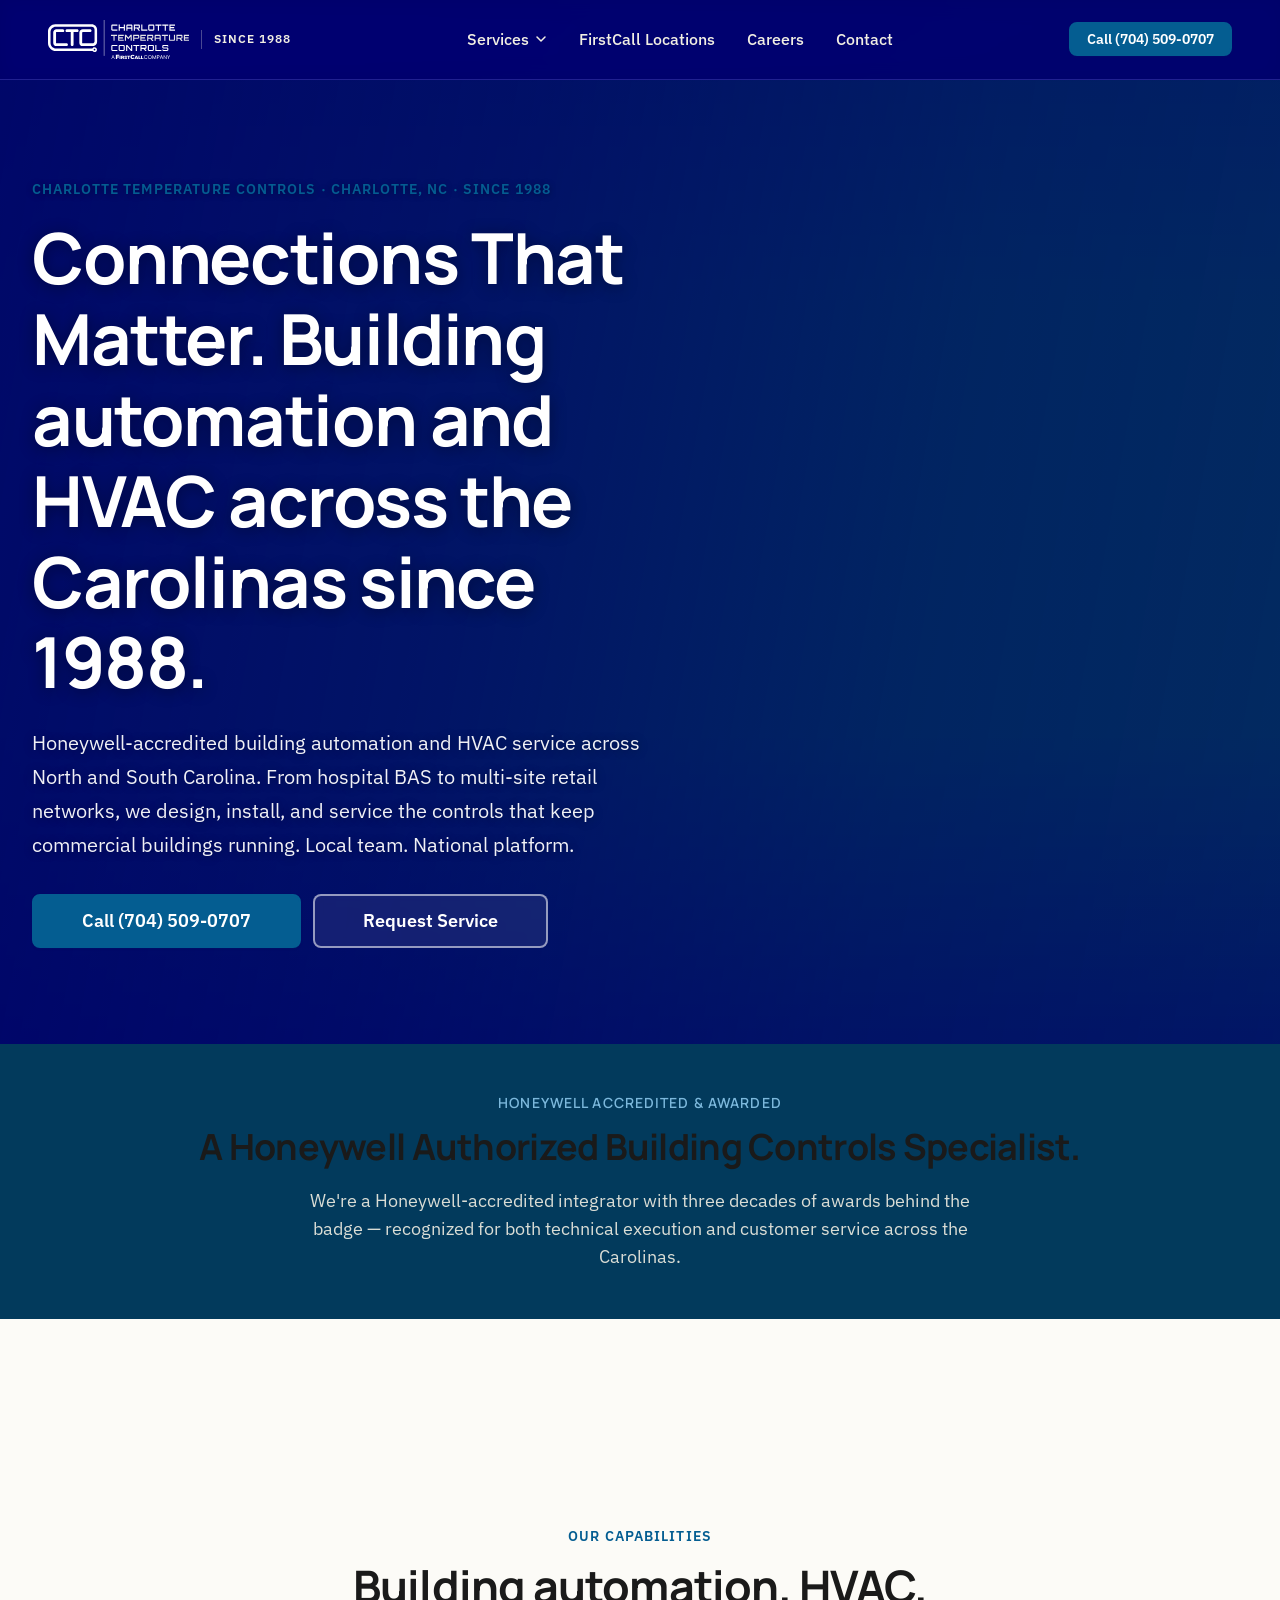
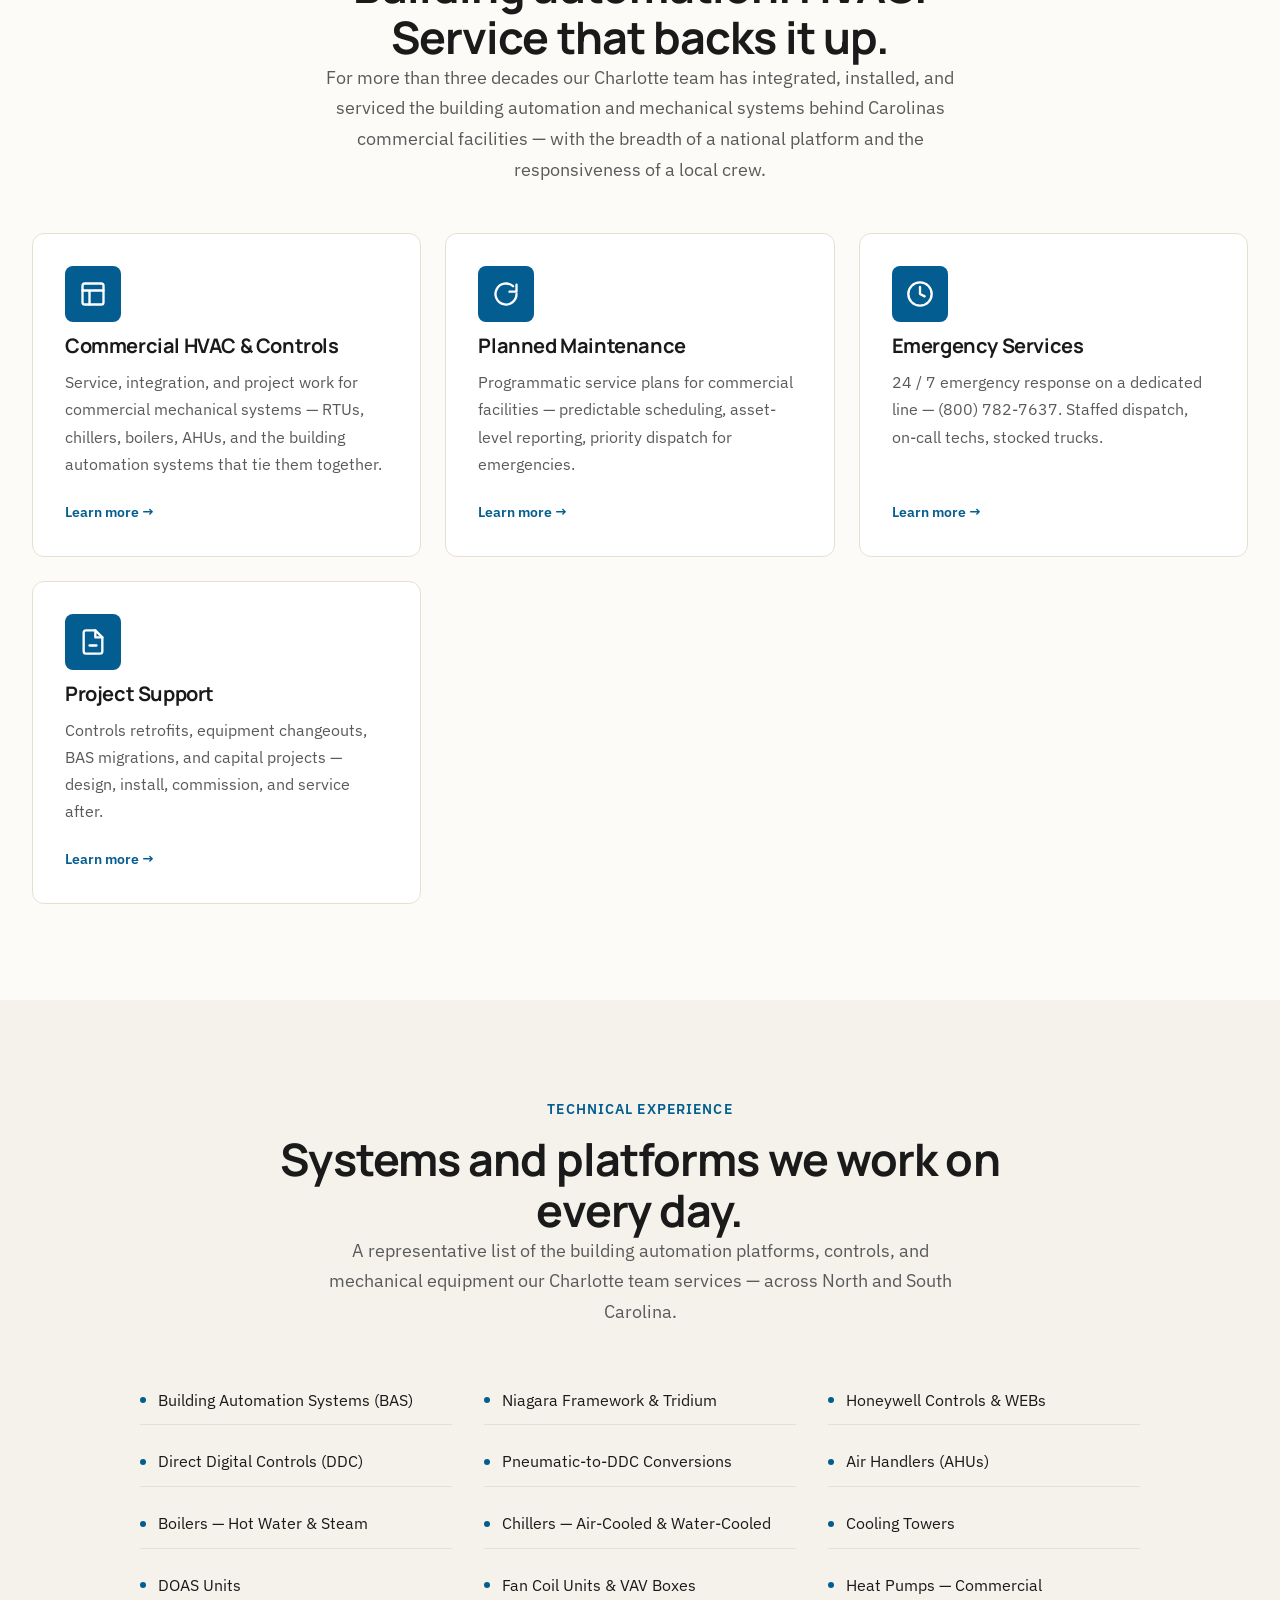
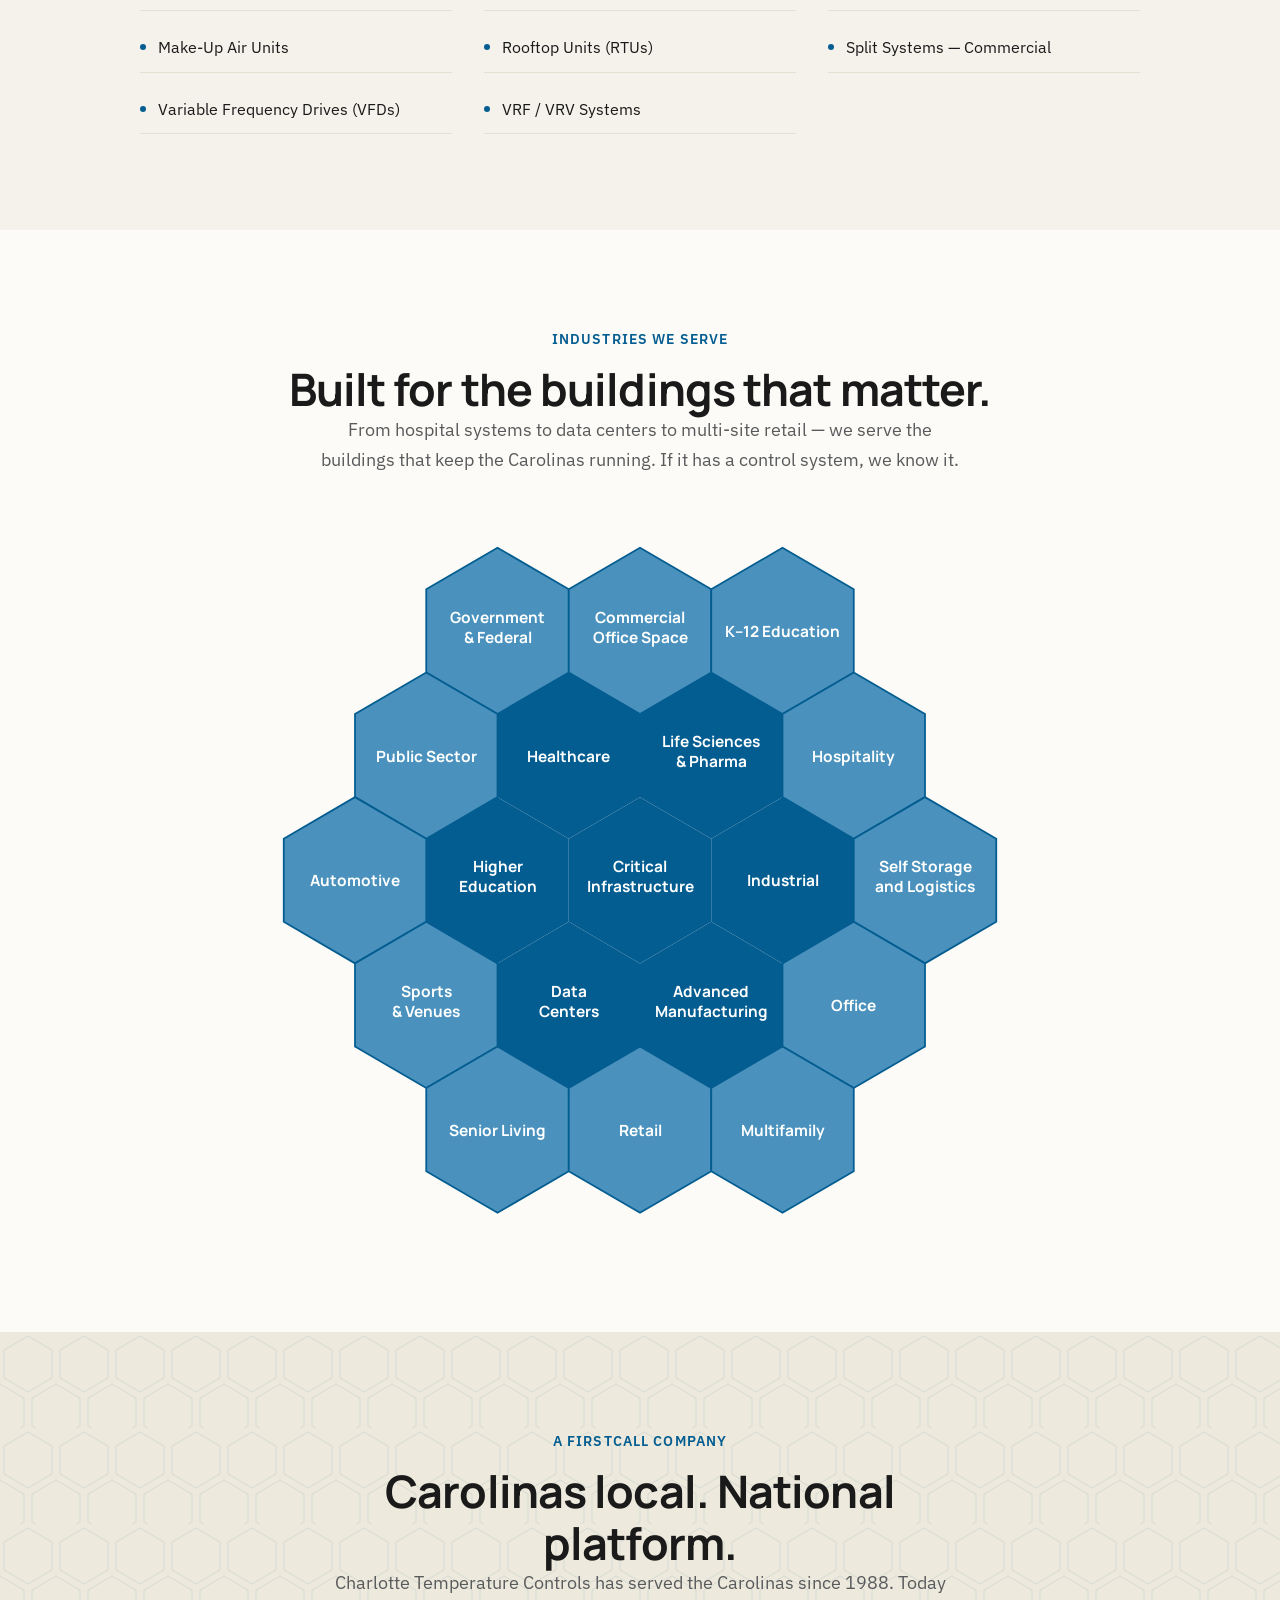
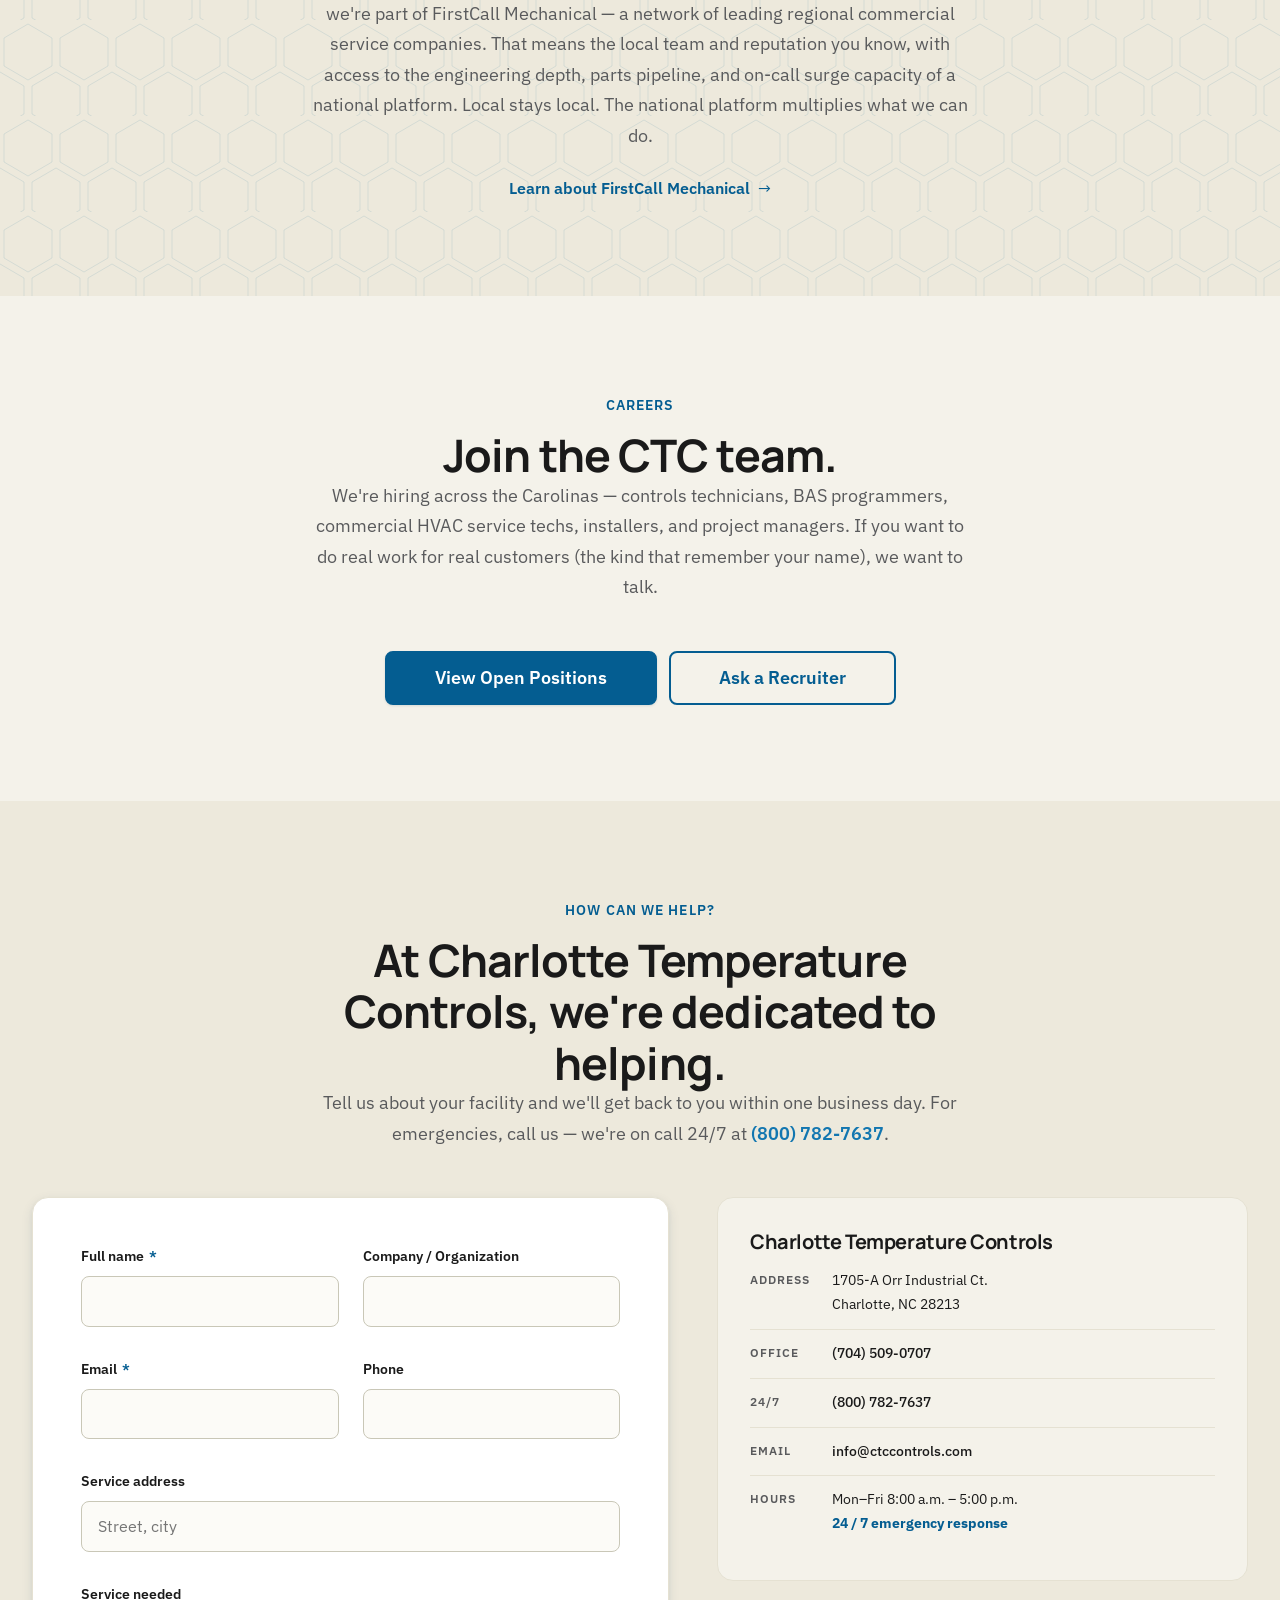
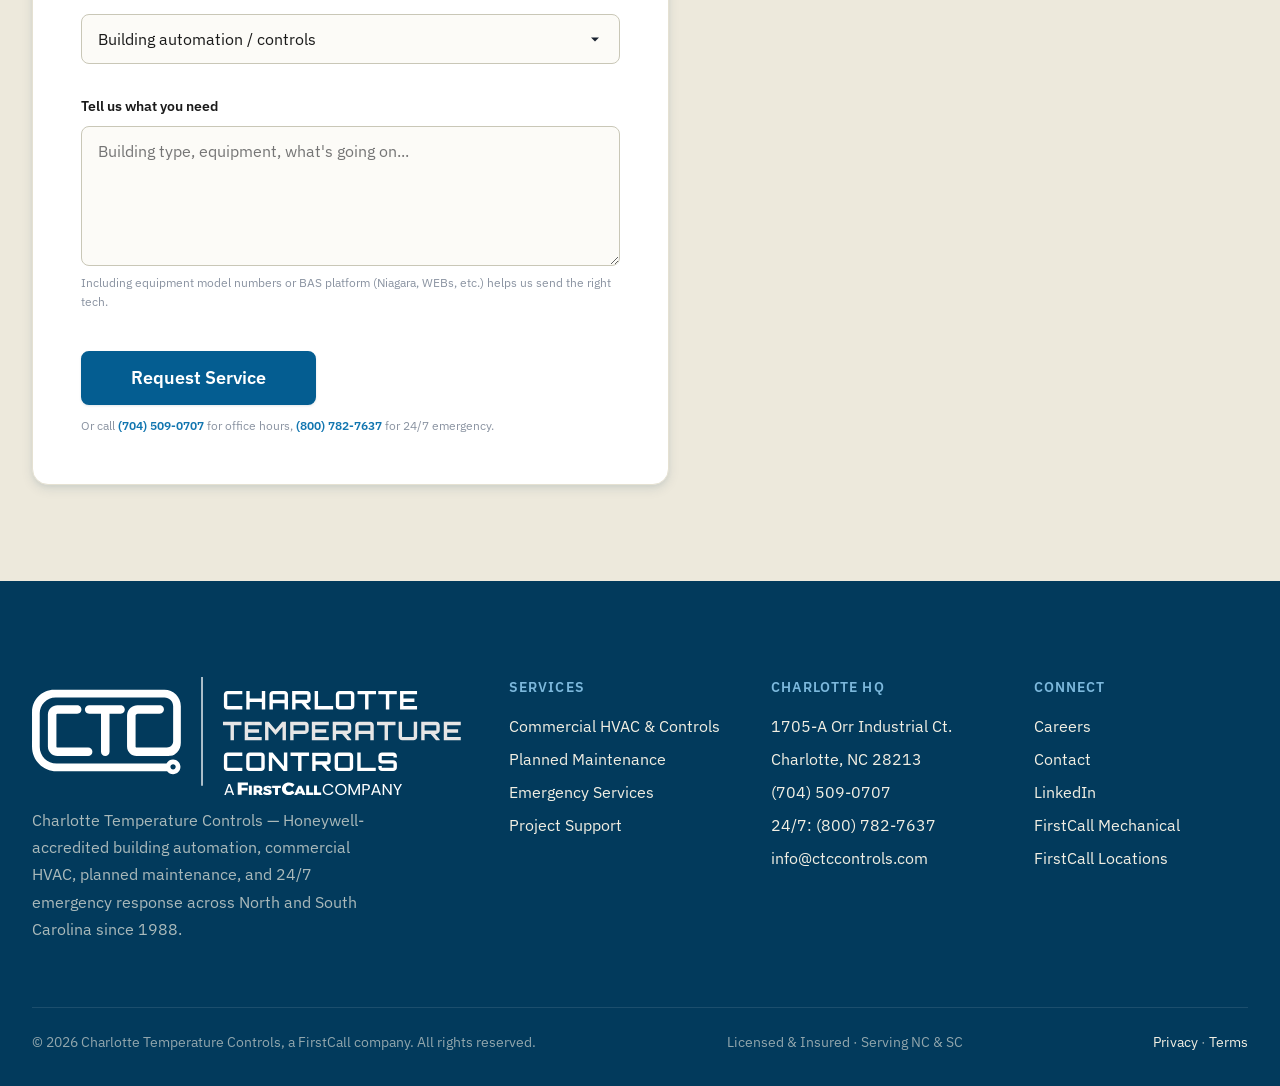
==== index.html @ 75f3b223 "Initial commit: Charlotte Temperature Controls site (1 location + 4 services)" ====
<!DOCTYPE html>
<!--
  ============================================================
  CTC Branch Template (single-location variant)
  ============================================================

  Hydrated from config.json at the repo root by
  scripts/build-branches.js. Mirrors the Starnes single-location
  pattern but with CTC's controls/BAS-leaning content, a partner-
  strip section for the Honeywell accreditation callout, and the
  residential service entry removed (CTC is commercial-only).

  Handlebars subset:
    , , [object Object], ,
    , 

  Build directives:
    INLINE_CSS         tokens + base + components + branch
    INLINE_LOGO_WHITE  shared/img/logos/ctc-hero-white.svg
    INLINE_BRANCH_JS   shared/js/site.js
  ============================================================
-->
<html lang="en">
<head>
  <meta charset="UTF-8" />
  <meta name="viewport" content="width=device-width, initial-scale=1.0" />
  <title>Charlotte Temperature Controls</title>
  <meta name="description" content="Charlotte Temperature Controls — Honeywell-accredited building automation, commercial HVAC, planned maintenance, 24/7 emergency service, and project support across North and South Carolina. Charlotte, NC. Since 1988." />

  <meta property="og:type" content="website" />
  <meta property="og:title" content="Charlotte Temperature Controls" />
  <meta property="og:description" content="Building automation and HVAC service across the Carolinas since 1988." />
  <meta property="og:url" content="https://ctccontrols.com" />

  <link rel="icon" type="image/svg+xml" href="shared/img/logos/ctc-favicon.svg" />

  <link rel="preconnect" href="https://fonts.googleapis.com" />
  <link rel="preconnect" href="https://fonts.gstatic.com" crossorigin />
  <link href="https://fonts.googleapis.com/css2?family=Manrope:wght@400;500;600;700;800&family=IBM+Plex+Sans:wght@300;400;500;600;700&display=swap" rel="stylesheet" />

  <!-- LocalBusiness JSON-LD for SEO -->
  <script type="application/ld+json">
  {
    "@context": "https://schema.org",
    "@type": "LocalBusiness",
    "name": "Charlotte Temperature Controls",
    "image": "",
    "telephone": "+17045090707",
    "email": "info@ctccontrols.com",
    "url": "https://ctccontrols.com",
    "foundingDate": "1988",
    "address": {
      "@type": "PostalAddress",
      "streetAddress": "1705-A Orr Industrial Ct.",
      "addressLocality": "Charlotte",
      "addressRegion": "NC",
      "postalCode": "28213",
      "addressCountry": "US"
    },
    "geo": {
      "@type": "GeoCoordinates",
      "latitude": 35.2929,
      "longitude": -80.7757
    },
    "openingHours": "Mo-Fr 08:00-17:00",
    "parentOrganization": {
      "@type": "Organization",
      "name": "FirstCall Mechanical",
      "url": "https://firstcallmechanical.com"
    }
  }
  </script>

  <style>
    /* ===== tokens.css ===== */
/* ============================================================
   CTC (Charlotte Temperature Controls) Design Tokens

   Brand palette is built around CTC's own logo colors — a single
   strong corporate blue plus mid-gray and near-black — rather than
   the FirstCall Mechanical green family used by STR / C2H or the
   royal-blue + red used by Starnes. CTC's identity is monochromatic
   (one blue, no contrasting accent), so the design leans into a
   confident single-color system rather than introducing a foreign
   accent hue.

   Logo source colors (CTC NEW LOGO.svg):
     #045D91  brand blue (CTC mark + "Charlotte" / "Controls" wordmark)
     #595A5C  mid gray ("Temperature" wordmark)
     #010101  near-black (descriptor line)

   Complementary choices:
     - A deeper navy (#023A5C) for dark surfaces (header / footer / CTA
       bands). Same hue family as the brand blue, just darker — keeps
       the monochromatic feel.
     - A pale sky tint (#7CB8DC) for eyebrow / soft hover on dark
       surfaces. Lighter sibling of the brand blue.
     - Because CTC has no contrasting accent in the logo, primary CTAs
       and "accent" features use the brand blue itself rather than a
       foreign hue. Focus rings + danger states use a soft amber to
       provide enough contrast against the all-blue UI.
     - Cream page bg (#FCFBF7) kept from the shared template — works
       with any brand palette and gives high contrast for dark text.
   ============================================================ */

:root {
  /* --------------------------------------------------------
     COLOR — Brand: CTC blue (single-color system)
     -------------------------------------------------------- */
  --color-primary:        #045D91;  /* CTC brand blue — logo primary */
  --color-primary-dark:   #023A5C;  /* Deep navy — header / footer */
  --color-primary-mid:    #1276B0;  /* Lifted blue — cards on dark */
  --color-primary-soft:   #7CB8DC;  /* Pale sky — borders, soft fills */

  /* Accent — CTC has no contrasting accent in the logo, so we lean
     into the brand blue itself. CTAs use --color-primary directly.
     --color-accent maps to the same blue so any template code that
     references the accent token keeps brand consistency. */
  --color-accent:         #045D91;  /* Brand blue — primary CTAs */
  --color-accent-dark:    #023A5C;  /* Hover state — navy */
  --color-accent-light:   #7CB8DC;  /* Sky blue — eyebrows + hover on dark
                                       (same hue family as primary — keeps
                                       the monochromatic identity intact) */

  /* --------------------------------------------------------
     COLOR — Surfaces (cream content, navy brackets)
     -------------------------------------------------------- */
  --color-bg:             #FCFBF7;  /* warm cream page bg */
  --color-bg-soft:        #F4F2EA;  /* alt section bands */
  --color-bg-section:     #EDE9DC;  /* tinted bands */
  --color-bg-dark:        #023A5C;  /* deepest — footer + CTA bands */
  --color-bg-card:        #FFFFFF;  /* lifted cards */

  --color-text:           #1A1A1A;  /* matches CTC logo near-black */
  --color-text-muted:     #595A5C;  /* secondary copy — matches logo gray */
  --color-text-light:     #8A93A1;  /* tertiary, meta */
  --color-text-on-dark:   #F2EFE3;  /* warm cream on dark surfaces */
  --color-text-on-primary:#FFFFFF;

  --color-border:         #E5E1D2;
  --color-border-strong:  #C9C7B7;
  --color-border-dark:    #023A5C;

  /* --------------------------------------------------------
     INDUSTRIES-GRID TIER TOKENS
     Recolored to the CTC blue family — single-hue gradient
     across the three tiers.
     -------------------------------------------------------- */
  --fc-tier-1:        #045D91;   /* Specialty Focus — CTC brand blue */
  --fc-tier-2:        #4A92BD;   /* Deep Expertise — mid blue */
  --fc-tier-3:        #BFD9EA;   /* Trusted Partner — pale blue */
  --fc-text-light:    #FFFFFF;
  --fc-text-dark:     #045D91;

  /* --------------------------------------------------------
     COLOR — Semantic
     -------------------------------------------------------- */
  --color-success:        #16A34A;
  --color-warning:        #B8861A;
  --color-danger:         #B45309;  /* amber — gives contrast against the
                                       all-blue UI; pure red would clash */
  --color-info:           #7CB8DC;

  /* --------------------------------------------------------
     TYPOGRAPHY — unchanged from STR/C2H/Starnes
     -------------------------------------------------------- */
  --font-display: "Manrope", system-ui, -apple-system, "Segoe UI", sans-serif;
  --font-body:    "IBM Plex Sans", system-ui, -apple-system, "Segoe UI", sans-serif;
  --font-mono:    "IBM Plex Mono", ui-monospace, "SF Mono", Menlo, monospace;

  --text-xs:    0.75rem;
  --text-sm:    0.875rem;
  --text-base:  1rem;
  --text-lg:    1.125rem;
  --text-xl:    1.25rem;
  --text-2xl:   1.5rem;
  --text-3xl:   1.875rem;
  --text-4xl:   2.25rem;
  --text-5xl:   3rem;
  --text-6xl:   3.75rem;
  --text-7xl:   4.5rem;

  --weight-regular:  400;
  --weight-medium:   500;
  --weight-semibold: 600;
  --weight-bold:     700;
  --weight-extrabold:800;

  --leading-tight:   1.15;
  --leading-snug:    1.3;
  --leading-normal:  1.55;
  --leading-relaxed: 1.7;

  --tracking-tight:  -0.02em;
  --tracking-normal: 0;
  --tracking-wide:   0.02em;
  --tracking-caps:   0.08em;

  /* SPACING — unchanged */
  --space-1:   0.25rem;
  --space-2:   0.5rem;
  --space-3:   0.75rem;
  --space-4:   1rem;
  --space-5:   1.5rem;
  --space-6:   2rem;
  --space-7:   3rem;
  --space-8:   4rem;
  --space-9:   6rem;
  --space-10:  8rem;
  --space-11: 10rem;

  /* LAYOUT — unchanged */
  --container-sm:  640px;
  --container-md:  768px;
  --container-lg: 1024px;
  --container-xl: 1280px;
  --container-2xl: 1600px;
  --container-content: 1440px;

  --header-height: 80px;
  --header-height-mobile: 64px;
  --pad-x: clamp(1.25rem, 4vw, 3rem);

  /* RADII */
  --radius-none: 0;
  --radius-sm:   4px;
  --radius-md:   8px;
  --radius-lg:   12px;
  --radius-xl:   16px;
  --radius-2xl:  24px;
  --radius-pill: 999px;

  /* SHADOWS — tinted to CTC navy family */
  --shadow-xs: 0 1px 2px rgba(2, 58, 92, 0.05);
  --shadow-sm: 0 1px 3px rgba(2, 58, 92, 0.08), 0 1px 2px rgba(2, 58, 92, 0.05);
  --shadow-md: 0 4px 12px rgba(2, 58, 92, 0.10), 0 2px 4px rgba(2, 58, 92, 0.05);
  --shadow-lg: 0 12px 32px rgba(2, 58, 92, 0.12), 0 4px 8px rgba(2, 58, 92, 0.05);
  --shadow-xl: 0 24px 48px rgba(2, 58, 92, 0.16), 0 8px 16px rgba(2, 58, 92, 0.07);

  /* MOTION */
  --ease-out:     cubic-bezier(0.16, 1, 0.3, 1);
  --ease-in-out:  cubic-bezier(0.4, 0, 0.2, 1);
  --duration-fast:   150ms;
  --duration-base:   200ms;
  --duration-slow:   320ms;

  /* Z-INDEX */
  --z-base:     1;
  --z-dropdown: 100;
  --z-sticky:   200;
  --z-header:   300;
  --z-overlay:  400;
  --z-modal:    500;
  --z-toast:    600;
}

/* Focus ring uses brand blue at 35% alpha — keeps the monochromatic
   identity (Starnes used red here because its logo carried red). */
:root {
  --focus-ring: 0 0 0 3px rgba(4, 93, 145, 0.35);
}


/* ===== base.css ===== */
/* ============================================================
   FirstCall Base — resets, typography defaults, utilities
   Depends on tokens.css being loaded first.
   ============================================================ */

/* ---------- Modern reset ---------- */
*, *::before, *::after { box-sizing: border-box; }

* { margin: 0; }

html {
  -webkit-text-size-adjust: 100%;
  text-size-adjust: 100%;
  scroll-behavior: smooth;
}

body {
  min-height: 100vh;
  font-family: var(--font-body);
  font-size: var(--text-base);
  line-height: var(--leading-normal);
  color: var(--color-text);
  background: var(--color-bg);
  -webkit-font-smoothing: antialiased;
  -moz-osx-font-smoothing: grayscale;
  text-rendering: optimizeLegibility;
}

img, svg, video, canvas, picture {
  display: block;
  max-width: 100%;
  height: auto;
}

button, input, select, textarea {
  font: inherit;
  color: inherit;
}

button {
  background: none;
  border: none;
  cursor: pointer;
}

a {
  color: var(--color-primary-mid);
  text-decoration: none;
  transition: color var(--duration-base) var(--ease-out);
}

a:hover {
  color: var(--color-primary);
}

a:focus-visible,
button:focus-visible,
input:focus-visible,
select:focus-visible,
textarea:focus-visible,
[tabindex]:focus-visible {
  outline: none;
  box-shadow: var(--focus-ring);
  border-radius: var(--radius-sm);
}

ul, ol { padding-left: 1.25em; }
ul[role="list"], ol[role="list"] { list-style: none; padding: 0; }

/* ---------- Typography ---------- */

h1, h2, h3, h4, h5, h6 {
  font-family: var(--font-display);
  font-weight: var(--weight-bold);
  line-height: var(--leading-tight);
  letter-spacing: var(--tracking-tight);
  color: var(--color-text);
}

h1, .h1 {
  font-size: clamp(2.25rem, 4.5vw, var(--text-6xl));
  font-weight: var(--weight-bold);
}

h2, .h2 {
  font-size: clamp(1.875rem, 3.5vw, var(--text-5xl));
}

h3, .h3 {
  font-size: clamp(1.5rem, 2.5vw, var(--text-4xl));
}

h4, .h4 {
  font-size: var(--text-2xl);
  letter-spacing: var(--tracking-normal);
}

h5, .h5 {
  font-size: var(--text-xl);
  font-weight: var(--weight-semibold);
  letter-spacing: var(--tracking-normal);
}

h6, .h6 {
  font-size: var(--text-base);
  font-weight: var(--weight-semibold);
  text-transform: uppercase;
  letter-spacing: var(--tracking-caps);
  color: var(--color-text-muted);
}

p {
  line-height: var(--leading-normal);
  color: var(--color-text);
}

.lead {
  font-size: var(--text-lg);
  line-height: var(--leading-relaxed);
  color: var(--color-text-muted);
  max-width: 60ch;
}

.eyebrow {
  display: inline-block;
  font-family: var(--font-body);
  font-size: var(--text-sm);
  font-weight: var(--weight-semibold);
  text-transform: uppercase;
  letter-spacing: var(--tracking-caps);
  color: var(--color-accent);
  margin-bottom: var(--space-3);
}

small, .text-small { font-size: var(--text-sm); }
.text-xs { font-size: var(--text-xs); }
.text-muted { color: var(--color-text-muted); }
.text-light { color: var(--color-text-light); }

/* ---------- Layout utilities ---------- */

.container {
  width: 100%;
  max-width: var(--container-content);
  margin-inline: auto;
  padding-inline: var(--space-5);
}

.container-narrow {
  max-width: 800px;
  margin-inline: auto;
  padding-inline: var(--space-5);
}

.container-wide {
  width: 100%;
  max-width: var(--container-2xl);
  margin-inline: auto;
  padding-inline: var(--space-5);
}

@media (min-width: 768px) {
  .container, .container-narrow, .container-wide {
    padding-inline: var(--space-6);
  }
}

/* Section spacing */
.section {
  padding-block: var(--space-9);
}

.section-tight {
  padding-block: var(--space-7);
}

.section-loose {
  padding-block: var(--space-10);
}

@media (max-width: 767px) {
  .section { padding-block: var(--space-7); }
  .section-loose { padding-block: var(--space-8); }
}

.section--soft { background: var(--color-bg-soft); }
.section--tinted { background: var(--color-bg-section); }
.section--primary { background: var(--color-primary); color: var(--color-text-on-primary); }
.section--dark { background: var(--color-bg-dark); color: var(--color-text-on-dark); }

.section--primary h1, .section--primary h2, .section--primary h3,
.section--primary h4, .section--primary h5, .section--primary h6,
.section--dark h1, .section--dark h2, .section--dark h3,
.section--dark h4, .section--dark h5, .section--dark h6 {
  color: inherit;
}

.section--primary .eyebrow,
.section--dark .eyebrow {
  color: var(--color-accent-light);
}

/* Flex / grid helpers */
.stack > * + * { margin-top: var(--space-4); }
.stack-sm > * + * { margin-top: var(--space-2); }
.stack-lg > * + * { margin-top: var(--space-6); }
.stack-xl > * + * { margin-top: var(--space-7); }

.row {
  display: flex;
  flex-wrap: wrap;
  gap: var(--space-5);
}

.row--between { justify-content: space-between; }
.row--center  { align-items: center; }

.grid {
  display: grid;
  gap: var(--space-6);
}

.grid-2 { grid-template-columns: repeat(2, 1fr); }
.grid-3 { grid-template-columns: repeat(3, 1fr); }
.grid-4 { grid-template-columns: repeat(4, 1fr); }
.grid-6 { grid-template-columns: repeat(6, 1fr); }

@media (max-width: 1023px) {
  .grid-3, .grid-4 { grid-template-columns: repeat(2, 1fr); }
  .grid-6 { grid-template-columns: repeat(3, 1fr); }
}
@media (max-width: 639px) {
  .grid-2, .grid-3, .grid-4, .grid-6 { grid-template-columns: 1fr; }
}

/* Text alignment */
.text-center { text-align: center; }
.text-left   { text-align: left; }
.text-right  { text-align: right; }

/* Display */
.hidden { display: none !important; }

@media (max-width: 767px) {
  .hide-mobile { display: none !important; }
}
@media (min-width: 768px) {
  .show-mobile { display: none !important; }
}

/* Skip-to-content for accessibility */
.skip-link {
  position: absolute;
  top: -100px;
  left: var(--space-4);
  padding: var(--space-3) var(--space-5);
  background: var(--color-primary);
  color: var(--color-text-on-primary);
  border-radius: var(--radius-md);
  font-weight: var(--weight-semibold);
  z-index: var(--z-toast);
  transition: top var(--duration-base) var(--ease-out);
}

.skip-link:focus {
  top: var(--space-4);
}

/* Selection */
::selection {
  background: var(--color-accent);
  color: #fff;
}

/* Reduced motion */
@media (prefers-reduced-motion: reduce) {
  *, *::before, *::after {
    animation-duration: 0.01ms !important;
    animation-iteration-count: 1 !important;
    transition-duration: 0.01ms !important;
    scroll-behavior: auto !important;
  }
}


/* ===== components.css ===== */
/* ============================================================
   FirstCall Components — buttons, cards, forms, nav, footer,
   badges, callouts, photo strip, capabilities grid.
   Depends on tokens.css and base.css.
   ============================================================ */

/* ============================================================
   BUTTONS
   ============================================================ */

.btn {
  display: inline-flex;
  align-items: center;
  justify-content: center;
  gap: var(--space-2);
  padding: var(--space-3) var(--space-6);
  font-family: var(--font-body);
  font-size: var(--text-base);
  font-weight: var(--weight-semibold);
  letter-spacing: var(--tracking-normal);
  line-height: 1;
  border: 2px solid transparent;
  border-radius: var(--radius-md);
  cursor: pointer;
  text-decoration: none;
  transition:
    background-color var(--duration-base) var(--ease-out),
    border-color var(--duration-base) var(--ease-out),
    color var(--duration-base) var(--ease-out),
    transform var(--duration-fast) var(--ease-out),
    box-shadow var(--duration-base) var(--ease-out);
  white-space: nowrap;
}

.btn:active { transform: translateY(1px); }

.btn--primary {
  background: var(--color-accent);
  color: #fff;
  border-color: var(--color-accent);
  box-shadow: var(--shadow-sm);
}
.btn--primary:hover {
  background: var(--color-accent-dark);
  border-color: var(--color-accent-dark);
  color: #fff;
  box-shadow: var(--shadow-md);
}

.btn--secondary {
  background: var(--color-primary);
  color: #fff;
  border-color: var(--color-primary);
}
.btn--secondary:hover {
  background: var(--color-primary-dark);
  border-color: var(--color-primary-dark);
  color: #fff;
}

.btn--outline {
  background: transparent;
  color: var(--color-primary);
  border-color: var(--color-primary);
}
.btn--outline:hover {
  background: var(--color-primary);
  color: #fff;
}

.btn--ghost {
  background: transparent;
  color: var(--color-primary);
  border-color: transparent;
}
.btn--ghost:hover {
  background: var(--color-bg-section);
  color: var(--color-primary-dark);
}

.btn--on-dark {
  background: #fff;
  color: var(--color-primary);
  border-color: #fff;
}
.btn--on-dark:hover {
  background: var(--color-bg-section);
  color: var(--color-primary-dark);
}

.btn--outline-on-dark {
  background: transparent;
  color: #fff;
  border-color: rgba(255,255,255,0.4);
}
.btn--outline-on-dark:hover {
  background: rgba(255,255,255,0.1);
  border-color: #fff;
  color: #fff;
}

/* Size variants */
.btn--sm { padding: var(--space-2) var(--space-4); font-size: var(--text-sm); }
.btn--lg { padding: var(--space-4) var(--space-7); font-size: var(--text-lg); }
.btn--full { width: 100%; }

/* Inline-link arrow button (used a lot on ServiceLogic-style sites) */
.link-arrow {
  display: inline-flex;
  align-items: center;
  gap: var(--space-2);
  font-weight: var(--weight-semibold);
  color: var(--color-primary);
  text-decoration: none;
  transition: gap var(--duration-base) var(--ease-out), color var(--duration-base) var(--ease-out);
}

.link-arrow::after {
  content: "→";
  transition: transform var(--duration-base) var(--ease-out);
  font-weight: var(--weight-regular);
}

.link-arrow:hover {
  color: var(--color-accent);
  gap: var(--space-3);
}

.link-arrow:hover::after { transform: translateX(2px); }

.link-arrow--on-dark { color: var(--color-accent-light); }
.link-arrow--on-dark:hover { color: #fff; }

/* ============================================================
   CARDS
   ============================================================ */

.card {
  background: var(--color-bg);
  border: 1px solid var(--color-border);
  border-radius: var(--radius-lg);
  padding: var(--space-6);
  transition:
    border-color var(--duration-base) var(--ease-out),
    box-shadow var(--duration-base) var(--ease-out),
    transform var(--duration-base) var(--ease-out);
}

.card--hover:hover {
  border-color: var(--color-border-strong);
  box-shadow: var(--shadow-lg);
  transform: translateY(-2px);
}

.card--feature {
  display: flex;
  flex-direction: column;
  gap: var(--space-4);
}

.card--feature .card__icon {
  width: 56px;
  height: 56px;
  display: inline-flex;
  align-items: center;
  justify-content: center;
  background: var(--color-bg-section);
  color: var(--color-primary);
  border-radius: var(--radius-md);
}

.card--feature .card__icon svg { width: 28px; height: 28px; }

.card__title {
  font-family: var(--font-display);
  font-size: var(--text-xl);
  font-weight: var(--weight-bold);
  letter-spacing: var(--tracking-tight);
  color: var(--color-text);
}

.card__body {
  color: var(--color-text-muted);
  line-height: var(--leading-relaxed);
}

/* Branch quick-card (used on parent homepage) */
.branch-card {
  background: var(--color-bg);
  border: 1px solid var(--color-border);
  border-radius: var(--radius-lg);
  padding: var(--space-6);
  display: flex;
  flex-direction: column;
  gap: var(--space-3);
  transition:
    border-color var(--duration-base) var(--ease-out),
    box-shadow var(--duration-base) var(--ease-out),
    transform var(--duration-base) var(--ease-out);
}

.branch-card:hover {
  border-color: var(--color-primary-mid);
  box-shadow: var(--shadow-lg);
  transform: translateY(-2px);
}

.branch-card__location {
  font-family: var(--font-body);
  font-size: var(--text-sm);
  font-weight: var(--weight-semibold);
  text-transform: uppercase;
  letter-spacing: var(--tracking-caps);
  color: var(--color-accent);
}

.branch-card__name {
  font-family: var(--font-display);
  font-size: var(--text-2xl);
  font-weight: var(--weight-bold);
  letter-spacing: var(--tracking-tight);
}

.branch-card__phone {
  font-size: var(--text-lg);
  font-weight: var(--weight-medium);
  color: var(--color-text);
}

.branch-card__phone a { color: inherit; }
.branch-card__phone a:hover { color: var(--color-primary); }

/* ============================================================
   FORMS
   ============================================================ */

.form-field {
  display: flex;
  flex-direction: column;
  gap: var(--space-2);
  margin-bottom: var(--space-4);
}

.form-label {
  font-family: var(--font-body);
  font-size: var(--text-sm);
  font-weight: var(--weight-semibold);
  color: var(--color-text);
}

.form-label .required {
  color: var(--color-accent);
  margin-left: 2px;
}

.form-input,
.form-textarea,
.form-select {
  width: 100%;
  padding: var(--space-3) var(--space-4);
  font-family: var(--font-body);
  font-size: var(--text-base);
  color: var(--color-text);
  background: var(--color-bg);
  border: 1.5px solid var(--color-border);
  border-radius: var(--radius-md);
  transition: border-color var(--duration-base) var(--ease-out), background var(--duration-base) var(--ease-out);
}

.form-input:hover,
.form-textarea:hover,
.form-select:hover {
  border-color: var(--color-border-strong);
}

.form-input:focus,
.form-textarea:focus,
.form-select:focus {
  outline: none;
  border-color: var(--color-primary-mid);
  box-shadow: 0 0 0 3px rgba(220, 38, 38, 0.15);
}

.form-textarea {
  min-height: 140px;
  resize: vertical;
  line-height: var(--leading-normal);
}

.form-select {
  appearance: none;
  background-image: url("data:image/svg+xml;utf8,<svg xmlns='http://www.w3.org/2000/svg' viewBox='0 0 20 20' fill='%231A2421'><path d='M5 8l5 5 5-5z'/></svg>");
  background-repeat: no-repeat;
  background-position: right var(--space-4) center;
  background-size: 16px;
  padding-right: var(--space-7);
}

.form-help {
  font-size: var(--text-xs);
  color: var(--color-text-light);
}

.form-error {
  font-size: var(--text-xs);
  color: var(--color-danger);
  font-weight: var(--weight-medium);
}

.form-input--error,
.form-textarea--error,
.form-select--error {
  border-color: var(--color-danger);
}

/* Checkbox / radio */
.form-checkbox,
.form-radio {
  display: flex;
  gap: var(--space-3);
  align-items: flex-start;
  cursor: pointer;
  font-size: var(--text-sm);
}

.form-checkbox input,
.form-radio input {
  margin-top: 2px;
  accent-color: var(--color-primary);
  width: 18px;
  height: 18px;
}

/* ============================================================
   HEADER / NAV  (Columbus-style: dark green bar over cream page)
   ============================================================ */

.site-header {
  position: sticky;
  top: 0;
  z-index: var(--z-header);
  background: rgba(0, 0, 107, 0.92);
  backdrop-filter: saturate(180%) blur(10px);
  -webkit-backdrop-filter: saturate(180%) blur(10px);
  border-bottom: 1px solid rgba(92, 92, 209, 0.35);
  height: var(--header-height);
  display: flex;
  align-items: center;
  transition: box-shadow var(--duration-base) var(--ease-out), background var(--duration-base) var(--ease-out);
}

.site-header.is-scrolled {
  box-shadow: 0 1px 0 rgba(0,0,0,0.4), var(--shadow-sm);
  background: rgba(0, 0, 107, 0.97);
}

.site-header__inner {
  width: 100%;
  max-width: var(--container-2xl);
  margin-inline: auto;
  padding-inline: var(--pad-x);
  display: flex;
  align-items: center;
  justify-content: space-between;
  gap: var(--space-6);
}

.site-header__logo {
  display: inline-flex;
  align-items: center;
  gap: var(--space-3);
  text-decoration: none;
}

.site-header__logo svg {
  height: 39px;
  width: auto;
  display: block;
}

.site-header__tagline {
  font-family: var(--font-body);
  font-size: var(--text-xs);
  font-weight: var(--weight-semibold);
  text-transform: uppercase;
  letter-spacing: var(--tracking-caps);
  color: var(--color-text-on-dark);
  padding-left: var(--space-3);
  border-left: 1px solid rgba(242, 239, 227, 0.3);
}

@media (max-width: 767px) { .site-header__tagline { display: none; } }

.site-nav {
  display: flex;
  align-items: center;
  gap: var(--space-6);
}

.site-nav__link {
  font-family: var(--font-body);
  font-size: var(--text-base);
  font-weight: var(--weight-medium);
  color: var(--color-text-on-dark);
  text-decoration: none;
  padding: var(--space-2) 0;
  position: relative;
  transition: color var(--duration-base) var(--ease-out);
}

.site-nav__link::after {
  content: "";
  position: absolute;
  left: 0;
  bottom: -4px;
  width: 0;
  height: 2px;
  background: var(--color-accent-light);
  transition: width var(--duration-base) var(--ease-out);
}

.site-nav__link:hover { color: var(--color-accent-light); }

.site-nav__link:hover::after,
.site-nav__link[aria-current="page"]::after {
  width: 100%;
}

.site-nav__link[aria-current="page"] {
  color: var(--color-accent-light);
  font-weight: var(--weight-semibold);
}

/* Nav dropdowns (Services + STR Locations) */
.site-nav__dropdown-wrap { position: relative; }
.site-nav__dropdown-toggle {
  background: none;
  border: none;
  cursor: pointer;
  display: inline-flex;
  align-items: center;
  gap: 6px;
}
.site-nav__caret {
  width: 12px;
  height: 12px;
  transition: transform var(--duration-base) var(--ease-out);
}
.site-nav__dropdown-toggle[aria-expanded="true"] .site-nav__caret { transform: rotate(180deg); }
.site-nav__dropdown {
  position: absolute;
  top: calc(100% + 6px);
  left: -8px;
  min-width: 240px;
  background: rgba(0, 0, 107, 0.97);
  backdrop-filter: saturate(180%) blur(10px);
  -webkit-backdrop-filter: saturate(180%) blur(10px);
  border: 1px solid rgba(92, 92, 209, 0.35);
  border-radius: var(--radius-md);
  padding: var(--space-2);
  box-shadow: var(--shadow-lg);
  opacity: 0;
  pointer-events: none;
  transform: translateY(-4px);
  transition: opacity var(--duration-base) var(--ease-out), transform var(--duration-base) var(--ease-out);
  z-index: 1;
}
.site-nav__dropdown.is-open {
  opacity: 1;
  pointer-events: auto;
  transform: translateY(0);
}
.site-nav__dropdown-link {
  display: block;
  padding: var(--space-3) var(--space-3);
  color: var(--color-text-on-dark);
  border-radius: var(--radius-sm);
  font-size: var(--text-base);
  font-weight: var(--weight-medium);
  text-decoration: none;
  transition: background var(--duration-base) var(--ease-out), color var(--duration-base) var(--ease-out);
}
.site-nav__dropdown-link:hover,
.site-nav__dropdown-link:focus-visible {
  background: rgba(91, 163, 214, 0.15);
  color: var(--color-accent-light);
}
.site-nav__dropdown-link[aria-current="page"] {
  color: var(--color-accent-light);
  background: rgba(91, 163, 214, 0.1);
}

.site-header__cta {
  display: flex;
  align-items: center;
  gap: var(--space-3);
}

/* Mobile menu toggle */
.menu-toggle {
  display: none;
  width: 44px;
  height: 44px;
  align-items: center;
  justify-content: center;
  border-radius: var(--radius-md);
}

.menu-toggle:hover { background: rgba(242, 239, 227, 0.1); }

.menu-toggle__bars,
.menu-toggle__bars::before,
.menu-toggle__bars::after {
  display: block;
  width: 22px;
  height: 2px;
  background: var(--color-text-on-dark);
  position: relative;
  transition: transform var(--duration-base) var(--ease-out), top var(--duration-base) var(--ease-out);
}

.menu-toggle__bars::before,
.menu-toggle__bars::after {
  content: "";
  position: absolute;
  left: 0;
}

.menu-toggle__bars::before { top: -7px; }
.menu-toggle__bars::after  { top: 7px; }

@media (max-width: 1023px) {
  .menu-toggle { display: inline-flex; }
  .site-nav {
    position: fixed;
    top: var(--header-height);
    left: 0;
    right: 0;
    background: var(--color-primary-dark);
    flex-direction: column;
    align-items: stretch;
    padding: var(--space-5);
    border-bottom: 1px solid var(--color-border);
    box-shadow: var(--shadow-lg);
    transform: translateY(-120%);
    transition: transform var(--duration-slow) var(--ease-out);
    gap: 0;
  }
  .site-nav.is-open { transform: translateY(0); }
  .site-nav__link {
    padding-block: var(--space-4);
    border-bottom: 1px solid rgba(92, 92, 209, 0.4);
    font-size: var(--text-lg);
  }
  .site-nav__link:last-child { border-bottom: none; }
  .site-nav__link::after { display: none; }
  .site-header__cta .btn { display: none; }
  .hide-mobile { display: none !important; }

  /* Mobile dropdowns: full-width toggle + collapsible inline menu */
  .site-nav__dropdown-wrap { width: 100%; }
  .site-nav__dropdown-toggle {
    width: 100%;
    justify-content: space-between;
    padding-block: var(--space-4);
    border-bottom: 1px solid rgba(92, 92, 209, 0.4);
    font-size: var(--text-lg);
    color: var(--color-text-on-dark);
  }
  .site-nav__dropdown {
    position: static;
    opacity: 1;
    pointer-events: auto;
    transform: none;
    background: transparent;
    backdrop-filter: none;
    -webkit-backdrop-filter: none;
    border: none;
    border-radius: 0;
    box-shadow: none;
    padding: 0;
    min-width: 0;
    max-height: 0;
    overflow: hidden;
    transition: max-height var(--duration-slow) var(--ease-out);
  }
  .site-nav__dropdown.is-open { max-height: 400px; }
  .site-nav__dropdown-link {
    padding-block: var(--space-3);
    padding-left: var(--space-5);
    border-bottom: 1px solid rgba(92, 92, 209, 0.25);
    font-size: var(--text-base);
  }
}

/* ============================================================
   FOOTER
   ============================================================ */

.site-footer {
  background: var(--color-bg-dark);
  color: var(--color-text-on-dark);
  padding-block: var(--space-9) var(--space-6);
}

.site-footer a { color: var(--color-text-on-dark); text-decoration: none; }
.site-footer a:hover { color: var(--color-accent-light); }

.site-footer__grid {
  display: grid;
  grid-template-columns: 2fr 1fr 1fr 1fr;
  gap: var(--space-7);
  margin-bottom: var(--space-8);
}

@media (max-width: 1023px) {
  .site-footer__grid { grid-template-columns: 1fr 1fr; }
}
@media (max-width: 639px) {
  .site-footer__grid { grid-template-columns: 1fr; }
}

.site-footer__heading {
  font-family: var(--font-body);
  font-size: var(--text-sm);
  font-weight: var(--weight-semibold);
  text-transform: uppercase;
  letter-spacing: var(--tracking-caps);
  color: var(--color-accent-light);
  margin-bottom: var(--space-4);
}

.site-footer__list { list-style: none; padding: 0; display: flex; flex-direction: column; gap: var(--space-2); }
.site-footer__list a { font-size: var(--text-base); }

.site-footer__brand p {
  color: rgba(242, 239, 227, 0.7);
  max-width: 36ch;
  margin-top: var(--space-3);
  line-height: var(--leading-relaxed);
}

.site-footer__bottom {
  padding-top: var(--space-5);
  border-top: 1px solid rgba(255,255,255,0.1);
  display: flex;
  justify-content: space-between;
  flex-wrap: wrap;
  gap: var(--space-4);
  font-size: var(--text-sm);
  color: rgba(242, 239, 227, 0.6);
}

/* ============================================================
   BADGES / TAGS / CALLOUTS
   ============================================================ */

.badge {
  display: inline-flex;
  align-items: center;
  gap: var(--space-2);
  padding: var(--space-1) var(--space-3);
  font-size: var(--text-xs);
  font-weight: var(--weight-semibold);
  text-transform: uppercase;
  letter-spacing: var(--tracking-caps);
  border-radius: var(--radius-pill);
  background: var(--color-bg-section);
  color: var(--color-primary);
}

.badge--accent { background: var(--color-accent); color: #fff; }
.badge--primary { background: var(--color-primary); color: #fff; }
.badge--outline { background: transparent; border: 1.5px solid var(--color-border-strong); color: var(--color-text-muted); }

.callout {
  background: var(--color-bg-section);
  border-left: 4px solid var(--color-accent);
  padding: var(--space-5) var(--space-6);
  border-radius: var(--radius-md);
}

/* ============================================================
   PHOTO STRIP (horizontal scrolling row used on branch sites)
   ============================================================ */

.photo-strip {
  display: grid;
  grid-auto-flow: column;
  grid-auto-columns: minmax(280px, 1fr);
  gap: var(--space-4);
  overflow-x: auto;
  padding-bottom: var(--space-3);
  scroll-snap-type: x mandatory;
  scrollbar-width: thin;
}

.photo-strip__item {
  scroll-snap-align: start;
  aspect-ratio: 4 / 3;
  border-radius: var(--radius-lg);
  overflow: hidden;
  background: var(--color-bg-section);
}

.photo-strip__item img {
  width: 100%;
  height: 100%;
  object-fit: cover;
}

@media (min-width: 1024px) {
  .photo-strip {
    grid-auto-columns: minmax(0, 1fr);
    grid-auto-flow: row;
    grid-template-columns: repeat(4, 1fr);
    overflow: visible;
  }
}

/* ============================================================
   CAPABILITIES GRID (homepage + branch)
   ============================================================ */

.capabilities {
  display: grid;
  grid-template-columns: repeat(3, 1fr);
  gap: var(--space-5);
}

@media (max-width: 1023px) { .capabilities { grid-template-columns: repeat(2, 1fr); } }
@media (max-width: 639px)  { .capabilities { grid-template-columns: 1fr; } }

.capability {
  background: var(--color-bg);
  border: 1px solid var(--color-border);
  border-radius: var(--radius-lg);
  padding: var(--space-6);
  display: flex;
  flex-direction: column;
  gap: var(--space-3);
  transition:
    border-color var(--duration-base) var(--ease-out),
    box-shadow var(--duration-base) var(--ease-out),
    transform var(--duration-base) var(--ease-out);
}

.capability:hover {
  border-color: var(--color-primary-mid);
  box-shadow: var(--shadow-lg);
  transform: translateY(-2px);
}

.capability__icon {
  width: 56px;
  height: 56px;
  display: inline-flex;
  align-items: center;
  justify-content: center;
  background: var(--color-primary);
  color: #fff;
  border-radius: var(--radius-md);
}

.capability__icon svg { width: 28px; height: 28px; }

.capability__title {
  font-family: var(--font-display);
  font-size: var(--text-xl);
  font-weight: var(--weight-bold);
  letter-spacing: var(--tracking-tight);
}

.capability__body {
  color: var(--color-text-muted);
  line-height: var(--leading-relaxed);
  font-size: var(--text-base);
}

/* ============================================================
   HERO (parent + branch share this structural pattern)
   ============================================================ */

.hero {
  position: relative;
  padding-block: var(--space-10) var(--space-9);
  overflow: hidden;
}

.hero--with-photo {
  display: grid;
  grid-template-columns: 1fr 1fr;
  gap: var(--space-8);
  align-items: center;
}

@media (max-width: 1023px) {
  .hero--with-photo { grid-template-columns: 1fr; gap: var(--space-6); }
}

.hero__eyebrow {
  display: inline-block;
  font-size: var(--text-sm);
  font-weight: var(--weight-semibold);
  text-transform: uppercase;
  letter-spacing: var(--tracking-caps);
  color: var(--color-accent);
  margin-bottom: var(--space-4);
}

.hero__title {
  font-family: var(--font-display);
  font-size: clamp(2.5rem, 5vw, var(--text-7xl));
  font-weight: var(--weight-extrabold);
  line-height: var(--leading-tight);
  letter-spacing: var(--tracking-tight);
  margin-bottom: var(--space-5);
  max-width: 16ch;
}

.hero__lede {
  font-size: var(--text-xl);
  line-height: var(--leading-relaxed);
  color: var(--color-text-muted);
  max-width: 50ch;
  margin-bottom: var(--space-6);
}

.hero__cta {
  display: flex;
  flex-wrap: wrap;
  gap: var(--space-3);
}

.hero__photo {
  aspect-ratio: 5 / 4;
  border-radius: var(--radius-xl);
  overflow: hidden;
  background: var(--color-bg-section);
  box-shadow: var(--shadow-xl);
}

.hero__photo img {
  width: 100%; height: 100%; object-fit: cover;
}

/* ============================================================
   COLOR SWATCHES (used in styleguide only, but kept here so
   the swatch component is documented within the system)
   ============================================================ */

.swatch {
  display: flex;
  flex-direction: column;
  gap: var(--space-2);
}

.swatch__chip {
  height: 96px;
  border-radius: var(--radius-md);
  border: 1px solid var(--color-border);
}

.swatch__meta {
  font-size: var(--text-xs);
  color: var(--color-text-muted);
}

.swatch__meta strong {
  display: block;
  color: var(--color-text);
  font-size: var(--text-sm);
  font-weight: var(--weight-semibold);
}


/* ===== branch.css ===== */
/* ============================================================
   shared/css/branch.css

   Page-specific styles for the branch page (the template at
   shared/templates/branch.html). Inlined by
   scripts/build-branches.js after tokens.css, base.css, and
   components.css.

   Extracted from the manually-built reference instance
   (Website Redesign/columbus.html, lines 500–858). Keep in sync
   with the Website Redesign repo's equivalent.
   ============================================================ */

/* ===== PAGE: BRANCH ===== */

/* Hero — full-bleed video background with overlaid text */
.branch-hero {
  position: relative;
  min-height: 82vh;
  display: flex;
  align-items: center;
  padding-block: var(--space-9);
  overflow: hidden;
  background: var(--color-primary-dark); /* fallback while video loads */
  color: #fff;
  isolation: isolate; /* contain stacking context */
  /* Pull the hero up under the sticky header so the video starts at the very top */
  margin-top: calc(var(--header-height) * -1);
  padding-top: calc(var(--header-height) + var(--space-9));
}
@media (max-width: 767px) {
  .branch-hero { min-height: 70vh; padding-block: var(--space-8); padding-top: calc(var(--header-height) + var(--space-7)); }
}
.branch-hero__video {
  position: absolute;
  inset: 0;
  width: 100%;
  height: 100%;
  object-fit: cover;
  z-index: -2;
}

/* Photo hero — used when a branch doesn't have a flyover video.
   Wrapper handles JS-driven parallax translate; image handles continuous
   Ken Burns zoom + pan. Two transforms on two elements stay composable. */
.branch-hero__photo-wrap {
  position: absolute;
  inset: 0;
  z-index: -2;
  overflow: hidden;
  will-change: transform;
}
.branch-hero__photo-bg {
  width: 100%;
  height: 100%;
  object-fit: cover;
  object-position: center 40%;
  animation: hero-ken-burns 26s ease-in-out infinite alternate;
  transform-origin: center 40%;
  will-change: transform;
  /* Slight initial scale so the edges never expose the parent box mid-pan */
  transform: scale(1.06);
}
@keyframes hero-ken-burns {
  0%   { transform: scale(1.06) translate3d(0, 0, 0); }
  100% { transform: scale(1.18) translate3d(-2.5%, 1%, 0); }
}
@media (prefers-reduced-motion: reduce) {
  .branch-hero__photo-bg {
    animation: none;
    transform: scale(1.06);
  }
}
/* Gradient overlay — darker on the left where text sits, lighter on the right
   so the video subject still reads through. */
.branch-hero::before {
  content: "";
  position: absolute;
  inset: 0;
  z-index: -1;
  background:
    linear-gradient(100deg, rgba(0, 0, 107, 0.85) 0%, rgba(0, 0, 107, 0.62) 38%, rgba(0, 0, 107, 0.30) 70%, rgba(0, 0, 107, 0.20) 100%),
    linear-gradient(180deg, rgba(0, 0, 107, 0.35) 0%, rgba(0, 0, 107, 0.10) 30%, rgba(0, 0, 107, 0.10) 70%, rgba(0, 0, 107, 0.55) 100%);
}
.branch-hero__inner {
  position: relative;
  max-width: 680px;
}
.branch-hero__eyebrow {
  display: inline-block;
  font-size: var(--text-sm);
  font-weight: var(--weight-semibold);
  text-transform: uppercase;
  letter-spacing: var(--tracking-caps);
  color: var(--color-accent);
  margin-bottom: var(--space-4);
  text-shadow: 0 1px 6px rgba(0, 0, 0, 0.4);
}
.branch-hero__title {
  font-family: var(--font-display);
  font-size: clamp(2.5rem, 5.5vw, 4.75rem);
  font-weight: var(--weight-bold);
  line-height: var(--leading-tight);
  letter-spacing: var(--tracking-tight);
  margin-bottom: var(--space-5);
  color: #fff;
  text-shadow: 0 2px 16px rgba(0, 0, 0, 0.4);
  max-width: 18ch;
}
.branch-hero__lede {
  font-size: var(--text-xl);
  line-height: var(--leading-relaxed);
  color: rgba(255, 255, 255, 0.94);
  max-width: 52ch;
  margin-bottom: var(--space-6);
  text-shadow: 0 1px 10px rgba(0, 0, 0, 0.35);
}
.branch-hero__cta { display: flex; flex-wrap: wrap; gap: var(--space-3); }

/* Override outline button so it reads on dark video */
.branch-hero .btn--outline {
  background: rgba(255, 255, 255, 0.08);
  backdrop-filter: blur(4px);
  -webkit-backdrop-filter: blur(4px);
  color: #fff;
  border-color: rgba(255, 255, 255, 0.55);
}
.branch-hero .btn--outline:hover {
  background: #fff;
  color: var(--color-primary);
  border-color: #fff;
}

@media (prefers-reduced-motion: reduce) {
  .branch-hero__video { display: none; }
}

/* Photo strip — horizontal scroll on mobile, 3-column gallery grid on desktop. */
.photo-strip-section { padding-block: var(--space-7); }
.photo-strip {
  display: grid;
  grid-auto-flow: column;
  grid-auto-columns: minmax(280px, 1fr);
  gap: var(--space-4);
  overflow-x: auto;
  padding-bottom: var(--space-3);
  scroll-snap-type: x mandatory;
  scrollbar-width: thin;
}
.photo-strip__item {
  scroll-snap-align: start;
  aspect-ratio: 4 / 3;
  border-radius: var(--radius-lg);
  overflow: hidden;
  background: var(--color-bg-section);
  box-shadow: var(--shadow-sm);
  transition: transform var(--duration-base) var(--ease-out), box-shadow var(--duration-base) var(--ease-out);
}
.photo-strip__item:hover { transform: translateY(-2px); box-shadow: var(--shadow-lg); }
.photo-strip__item img {
  width: 100%; height: 100%; object-fit: cover;
  transition: transform var(--duration-slow) var(--ease-out);
}
.photo-strip__item:hover img { transform: scale(1.04); }
@media (min-width: 768px) {
  .photo-strip {
    grid-auto-columns: minmax(0, 1fr);
    grid-auto-flow: row;
    grid-template-columns: repeat(3, 1fr);
    overflow: visible;
    gap: var(--space-5);
  }
}

/* Section head */
.section-head {
  max-width: 720px;
  margin-inline: auto;
  text-align: center;
  margin-bottom: var(--space-7);
}
.section-head .lead { margin-inline: auto; }

/* Capabilities */
.capabilities {
  display: grid;
  grid-template-columns: repeat(3, 1fr);
  gap: var(--space-5);
}
@media (max-width: 1023px) { .capabilities { grid-template-columns: repeat(2, 1fr); } }
@media (max-width: 639px)  { .capabilities { grid-template-columns: 1fr; } }
.capability {
  background: var(--color-bg-card);
  border: 1px solid var(--color-border);
  border-radius: var(--radius-lg);
  padding: var(--space-6);
  display: flex;
  flex-direction: column;
  gap: var(--space-3);
  /* anchor styling — kill default underline + inherit text color */
  text-decoration: none;
  color: inherit;
  transition: border-color var(--duration-base) var(--ease-out),
              box-shadow var(--duration-base) var(--ease-out),
              transform var(--duration-base) var(--ease-out);
}
.capability:hover {
  border-color: var(--color-accent);
  box-shadow: var(--shadow-lg);
  transform: translateY(-2px);
  color: inherit;
}
.capability:hover .capability__cta {
  color: var(--color-accent-dark);
  gap: var(--space-3);
}
.capability__icon {
  width: 56px; height: 56px;
  display: inline-flex; align-items: center; justify-content: center;
  background: var(--color-primary);
  color: #fff;
  border-radius: var(--radius-md);
}
.capability__icon svg { width: 28px; height: 28px; }
.capability__title {
  font-family: var(--font-display);
  font-size: var(--text-xl);
  font-weight: var(--weight-bold);
  letter-spacing: var(--tracking-tight);
}
.capability__body {
  color: var(--color-text-muted);
  line-height: var(--leading-relaxed);
}
.capability__cta {
  margin-top: auto;
  padding-top: var(--space-3);
  font-size: var(--text-sm);
  font-weight: var(--weight-semibold);
  color: var(--color-accent);
  display: inline-flex;
  align-items: center;
  gap: var(--space-2);
  transition: color var(--duration-base) var(--ease-out),
              gap var(--duration-base) var(--ease-out);
}

/* Technical Experience */
.tech-list {
  list-style: none;
  padding: 0;
  display: grid;
  grid-template-columns: repeat(3, 1fr);
  gap: var(--space-3) var(--space-6);
  max-width: 1000px;
  margin-inline: auto;
}
@media (max-width: 1023px) { .tech-list { grid-template-columns: repeat(2, 1fr); } }
@media (max-width: 639px)  { .tech-list { grid-template-columns: 1fr; } }
.tech-list li {
  display: flex; align-items: center; gap: var(--space-3);
  padding: var(--space-3) 0;
  border-bottom: 1px solid var(--color-border);
  font-size: var(--text-base);
  color: var(--color-text);
}
.tech-list li::before {
  content: "";
  flex: 0 0 auto;
  width: 6px; height: 6px;
  border-radius: 50%;
  background: var(--color-accent);
}

/* ===== INDUSTRIES HONEYCOMB ===== */
.industries-honeycomb { max-width: 760px; margin-inline: auto; display: block; }
.hex--tier-1 { fill: var(--fc-tier-1); }
.hex--tier-2 { fill: var(--fc-tier-2); stroke: var(--fc-tier-1); stroke-width: 1.5; }
.hex-label   { fill: var(--fc-text-light); font-family: "Manrope", sans-serif; font-weight: 700; font-size: 13px; pointer-events: none; }

/* Scroll-in + hover animation for each industry hex */
.industry-hex {
  opacity: 0;
  transform: translateY(12px) scale(0.94);
  transform-origin: center;
  transform-box: fill-box;
  transition:
    opacity 0.7s var(--ease-out),
    transform 0.7s var(--ease-out);
  cursor: default;
}
.industry-hex.is-visible { opacity: 1; transform: translateY(0) scale(1); }
.industry-hex polygon {
  transition: filter 0.3s var(--ease-out), transform 0.3s var(--ease-out);
  transform-origin: center;
  transform-box: fill-box;
}
.industry-hex:hover polygon {
  transform: scale(1.05);
  filter: drop-shadow(0 6px 14px rgba(11, 46, 79, 0.32));
}
@media (prefers-reduced-motion: reduce) {
  .industry-hex { opacity: 1; transform: none; transition: none; }
  .industry-hex:hover polygon { transform: none; }
}

/* "A FirstCall Company" band */
.firstcall-block {
  background: var(--color-bg-section);
  position: relative;
  overflow: hidden;
}
.firstcall-block::before {
  content: "";
  position: absolute;
  inset: 0;
  background-image: url("data:image/svg+xml;utf8,<svg xmlns='http://www.w3.org/2000/svg' viewBox='0 0 56 96'><polygon points='28,4 52,18 52,46 28,60 4,46 4,18' fill='none' stroke='%2300558C' stroke-width='1' opacity='0.10'/><polygon points='0,52 24,66 24,94 0,108 -24,94 -24,66' fill='none' stroke='%2300558C' stroke-width='1' opacity='0.10'/><polygon points='56,52 80,66 80,94 56,108 32,94 32,66' fill='none' stroke='%2300558C' stroke-width='1' opacity='0.10'/></svg>");
  background-size: 56px 96px;
  pointer-events: none;
}
.firstcall-block__inner {
  position: relative;
  max-width: 720px;
  margin-inline: auto;
  text-align: center;
}

/* Service form */
.service-form {
  background: var(--color-bg-card);
  border: 1px solid var(--color-border);
  border-radius: var(--radius-xl);
  padding: var(--space-7);
  box-shadow: var(--shadow-md);
  max-width: 760px;
  margin-inline: auto;
}
@media (max-width: 767px) { .service-form { padding: var(--space-5); } }
.form-grid {
  display: grid;
  grid-template-columns: 1fr 1fr;
  gap: var(--space-4) var(--space-5);
}
@media (max-width: 639px) { .form-grid { grid-template-columns: 1fr; } }
.form-field { display: flex; flex-direction: column; gap: var(--space-2); }
.form-field--full { grid-column: 1 / -1; }
.form-label {
  font-family: var(--font-body);
  font-size: var(--text-sm);
  font-weight: var(--weight-semibold);
  color: var(--color-text);
}
.form-label .required { color: var(--color-accent); margin-left: 2px; }
.form-input, .form-textarea, .form-select {
  width: 100%;
  padding: var(--space-3) var(--space-4);
  font-family: var(--font-body);
  font-size: var(--text-base);
  color: var(--color-text);
  background: var(--color-bg);
  border: 1.5px solid var(--color-border-strong);
  border-radius: var(--radius-md);
  transition: border-color var(--duration-base) var(--ease-out), box-shadow var(--duration-base) var(--ease-out);
}
.form-input:hover, .form-textarea:hover, .form-select:hover { border-color: var(--color-text-muted); }
.form-input:focus, .form-textarea:focus, .form-select:focus {
  outline: none;
  border-color: var(--color-accent);
  box-shadow: 0 0 0 3px rgba(220, 38, 38, 0.15);
}
.form-textarea { min-height: 140px; resize: vertical; line-height: var(--leading-normal); }
.form-select {
  appearance: none;
  background-image: url("data:image/svg+xml;utf8,<svg xmlns='http://www.w3.org/2000/svg' viewBox='0 0 20 20' fill='%231A2331'><path d='M5 8l5 5 5-5z'/></svg>");
  background-repeat: no-repeat;
  background-position: right var(--space-4) center;
  background-size: 16px;
  padding-right: var(--space-7);
}
.form-help { font-size: var(--text-xs); color: var(--color-text-light); }
.form-actions { margin-top: var(--space-5); display: flex; flex-wrap: wrap; gap: var(--space-3); align-items: center; }

/* STR Locations grid (4-up of office cards) */
.locations-grid {
  display: grid;
  grid-template-columns: repeat(4, 1fr);
  gap: var(--space-5);
}
@media (max-width: 1023px) { .locations-grid { grid-template-columns: repeat(2, 1fr); } }
@media (max-width: 639px)  { .locations-grid { grid-template-columns: 1fr; } }

.location-card {
  background: var(--color-bg-card);
  border: 1px solid var(--color-border);
  border-radius: var(--radius-lg);
  padding: var(--space-5);
  display: flex;
  flex-direction: column;
  gap: var(--space-3);
  transition: border-color var(--duration-base) var(--ease-out),
              box-shadow var(--duration-base) var(--ease-out),
              transform var(--duration-base) var(--ease-out);
}
.location-card:hover {
  border-color: var(--color-accent);
  box-shadow: var(--shadow-md);
  transform: translateY(-2px);
}
.location-card__city {
  font-family: var(--font-display);
  font-size: var(--text-xl);
  font-weight: var(--weight-bold);
  letter-spacing: var(--tracking-tight);
  color: var(--color-text);
  display: flex;
  align-items: center;
  gap: var(--space-2);
}
.location-card__badge {
  font-size: var(--text-xs);
  font-weight: var(--weight-semibold);
  background: var(--color-primary);
  color: #fff;
  padding: 2px 8px;
  border-radius: var(--radius-pill);
  letter-spacing: var(--tracking-caps);
  text-transform: uppercase;
}
.location-card__addr {
  font-size: var(--text-sm);
  color: var(--color-text-muted);
  line-height: var(--leading-relaxed);
}
.location-card__contact {
  font-size: var(--text-sm);
  line-height: var(--leading-relaxed);
  color: var(--color-text);
}
.location-card__contact a {
  color: var(--color-text);
  font-weight: var(--weight-medium);
}
.location-card__contact a:hover { color: var(--color-accent); }
.location-card .link-arrow { margin-top: auto; padding-top: var(--space-3); }

/* Careers section CTA row */
.careers-cta {
  display: flex;
  justify-content: center;
  flex-wrap: wrap;
  gap: var(--space-3);
}

/* Contact card next to form */
.contact-row {
  display: grid;
  grid-template-columns: 1.2fr 1fr;
  gap: var(--space-7);
  align-items: start;
}
@media (max-width: 1023px) { .contact-row { grid-template-columns: 1fr; } }
.contact-card {
  background: var(--color-bg-soft);
  border: 1px solid var(--color-border);
  border-radius: var(--radius-xl);
  padding: var(--space-6);
}
.contact-card h3 {
  font-size: var(--text-xl);
  letter-spacing: var(--tracking-tight);
  margin-bottom: var(--space-4);
}
.contact-card__row {
  display: flex; gap: var(--space-3); align-items: flex-start;
  padding: var(--space-3) 0;
  border-top: 1px solid var(--color-border);
  font-size: var(--text-sm);
}
.contact-card__row:first-of-type { border-top: none; padding-top: 0; }
.contact-card__label {
  font-weight: var(--weight-semibold);
  color: var(--color-text-muted);
  text-transform: uppercase;
  letter-spacing: var(--tracking-caps);
  font-size: var(--text-xs);
  min-width: 70px;
  flex: 0 0 auto;
  padding-top: 2px;
}
.contact-card__value { color: var(--color-text); line-height: var(--leading-relaxed); }
.contact-card__value a { color: var(--color-text); font-weight: var(--weight-medium); }
.contact-card__value a:hover { color: var(--color-accent); }


    /* Partner strip — Honeywell accreditation callout */
    .partner-strip {
      background: var(--color-primary-dark);
      color: var(--color-text-on-dark);
      padding: var(--space-7) 0;
    }
    .partner-strip__inner {
      display: flex;
      flex-direction: column;
      gap: var(--space-3);
      align-items: center;
      text-align: center;
    }
    .partner-strip__eyebrow {
      font-family: var(--font-display);
      font-size: var(--text-sm);
      font-weight: var(--weight-semibold);
      letter-spacing: var(--tracking-caps);
      text-transform: uppercase;
      color: var(--color-accent-light);
    }
    .partner-strip__heading {
      font-family: var(--font-display);
      font-size: clamp(var(--text-2xl), 3vw, var(--text-4xl));
      font-weight: var(--weight-bold);
      letter-spacing: var(--tracking-tight);
      line-height: var(--leading-tight);
      margin: 0;
      max-width: 56ch;
    }
    .partner-strip__body {
      font-size: var(--text-lg);
      line-height: var(--leading-normal);
      color: var(--color-text-on-dark);
      opacity: 0.9;
      max-width: 64ch;
      margin: var(--space-2) 0 0;
    }
  </style>
</head>

<body>
  <a href="#main" class="skip-link">Skip to content</a>

  <!-- HEADER -->
  <header class="site-header" role="banner">
    <div class="site-header__inner">
      <a class="site-header__logo" href="index.html" aria-label="Charlotte Temperature Controls, home">
        <svg id="Layer_1" data-name="Layer 1" xmlns="http://www.w3.org/2000/svg" viewBox="0 0 662.35 182.63">
  <defs>
    <style>
      .cls-1 {
        fill: #FFFFFF;
      }

      .cls-2 {
        fill: #E6E6E6;
      }

      .cls-3 {
        fill: #FFFFFF;
      }
    </style>
  </defs>
  <path class="cls-3" d="M296.41,27.11v17.53c0,3.06,2.46,5.51,5.51,5.51h22.96v-5.24h-22.96c-.16,0-.28-.12-.28-.28v-17.53c0-.16.12-.28.28-.28h22.96v-5.24h-22.96c-3.05,0-5.51,2.47-5.51,5.53Z"/>
  <polygon class="cls-3" points="355 33.26 336.28 33.26 336.28 21.6 331.04 21.6 331.04 50.16 336.28 50.16 336.28 38.5 355 38.5 355 50.16 360.23 50.16 360.23 21.6 355 21.6 355 33.26"/>
  <path class="cls-3" d="M389.83,21.6h-17.49c-3.06,0-5.51,2.46-5.51,5.51v23.04h5.24v-9.6h18.05v9.6h5.28v-23.04c0-3.05-2.51-5.51-5.56-5.51ZM390.1,35.32h-18.05v-8.21c0-.16.12-.28.28-.28h17.49c.16,0,.28.12.28.28v8.21h0Z"/>
  <path class="cls-3" d="M424.84,21.64h-23v28.52h5.24v-9.8h9.36l8.25,9.8h5.72v-1.35l-7.1-8.45h1.54c3.06,0,5.55-2.5,5.55-5.51v-7.7c0-3.02-2.49-5.52-5.55-5.52ZM425.12,34.85c0,.16-.12.28-.28.28h-17.49c-.16,0-.28-.12-.28-.28v-7.7c0-.16.12-.28.28-.28h17.49c.16,0,.28.12.28.28v7.7Z"/>
  <polygon class="cls-3" points="441.87 21.56 436.63 21.56 436.63 50.16 465.18 50.16 465.18 44.92 441.87 44.92 441.87 21.56"/>
  <path class="cls-3" d="M492.43,21.6h-17.53c-3.06,0-5.51,2.46-5.51,5.51v17.53c0,3.06,2.46,5.51,5.51,5.51h17.53c3.01,0,5.51-2.46,5.51-5.51v-17.53c0-3.05-2.49-5.51-5.51-5.51ZM492.67,44.64c0,.16-.12.28-.24.28h-17.53c-.16,0-.28-.12-.28-.28v-17.53c0-.16.12-.28.28-.28h17.53c.12,0,.24.12.24.28v17.53Z"/>
  <polygon class="cls-3" points="502.87 26.83 514.52 26.83 514.52 50.16 519.8 50.16 519.8 26.83 531.42 26.83 531.42 21.6 502.87 21.6 502.87 26.83"/>
  <polygon class="cls-3" points="534.96 26.83 546.62 26.83 546.62 50.16 551.89 50.16 551.89 26.83 563.51 26.83 563.51 21.6 534.96 21.6 534.96 26.83"/>
  <polygon class="cls-3" points="594.8 26.83 594.8 21.6 568.55 21.6 568.55 50.16 594.8 50.16 594.8 44.92 573.82 44.92 573.82 38.5 590.72 38.5 590.72 33.26 573.82 33.26 573.82 26.83 594.8 26.83"/>
  <polygon class="cls-2" points="294.99 74.43 306.65 74.43 306.65 97.75 311.92 97.75 311.92 74.43 323.55 74.43 323.55 69.2 294.99 69.2 294.99 74.43"/>
  <polygon class="cls-2" points="328.58 97.75 354.84 97.75 354.84 92.52 333.86 92.52 333.86 86.09 350.75 86.09 350.75 80.86 333.86 80.86 333.86 74.43 354.84 74.43 354.84 69.2 328.58 69.2 328.58 97.75"/>
  <polygon class="cls-2" points="376.14 81.57 365.75 69.2 360.03 69.2 360.03 97.75 365.27 97.75 365.27 76.81 376.14 89.7 386.97 76.81 386.97 97.75 392.24 97.75 392.24 69.2 386.49 69.2 376.14 81.57"/>
  <path class="cls-2" d="M421.83,69.24h-23v28.52h5.24v-9.8l.12.04,17.65-.04c3.06,0,5.55-2.49,5.55-5.51v-7.7c0-3.02-2.49-5.52-5.55-5.52ZM422.11,82.44c0,.16-.12.28-.28.28h-17.49c-.16,0-.28-.12-.28-.28v-7.7c0-.16.12-.28.28-.28h17.49c.16,0,.28.12.28.28v7.7Z"/>
  <polygon class="cls-2" points="432.26 97.75 458.52 97.75 458.52 92.52 437.54 92.52 437.54 86.09 454.44 86.09 454.44 80.86 437.54 80.86 437.54 74.43 458.52 74.43 458.52 69.2 432.26 69.2 432.26 97.75"/>
  <path class="cls-2" d="M487.51,69.24h-23v28.52h5.24v-9.8h9.36l8.25,9.8h5.72v-1.35l-7.1-8.45h1.54c3.06,0,5.55-2.49,5.55-5.51v-7.7c0-3.02-2.49-5.52-5.55-5.52ZM487.79,82.44c0,.16-.12.28-.28.28h-17.49c-.16,0-.28-.12-.28-.28v-7.7c0-.16.12-.28.28-.28h17.49c.16,0,.28.12.28.28v7.7Z"/>
  <path class="cls-2" d="M522.34,69.2h-17.49c-3.06,0-5.51,2.46-5.51,5.51v23.04h5.24v-9.6h18.05v9.6h5.28v-23.04c0-3.05-2.5-5.51-5.56-5.51ZM522.62,82.92h-18.05v-8.21c0-.16.12-.28.28-.28h17.49c.16,0,.28.12.28.28v8.21h0Z"/>
  <polygon class="cls-2" points="532.97 74.43 544.63 74.43 544.63 97.75 549.9 97.75 549.9 74.43 561.53 74.43 561.53 69.2 532.97 69.2 532.97 74.43"/>
  <path class="cls-2" d="M589.69,92.24c0,.16-.12.28-.24.28h-17.53c-.16,0-.28-.12-.28-.28v-23.04h-5.24v23.04c0,3.06,2.46,5.51,5.51,5.51h17.53c3.01,0,5.51-2.46,5.51-5.51v-23.04h-5.26v23.04Z"/>
  <path class="cls-2" d="M624.27,69.24h-23v28.52h5.24v-9.8h9.36l8.25,9.8h5.72v-1.35l-7.1-8.45h1.54c3.06,0,5.55-2.49,5.55-5.51v-7.7c0-3.02-2.49-5.52-5.55-5.52ZM624.55,82.44c0,.16-.12.28-.28.28h-17.48c-.16,0-.28-.12-.28-.28v-7.7c0-.16.12-.28.28-.28h17.49c.16,0,.28.12.28.28v7.7h0Z"/>
  <polygon class="cls-2" points="662.35 74.43 662.35 69.2 636.1 69.2 636.1 97.75 662.35 97.75 662.35 92.52 641.37 92.52 641.37 86.09 658.26 86.09 658.26 80.86 641.37 80.86 641.37 74.43 662.35 74.43"/>
  <path class="cls-3" d="M296.41,122.3v17.53c0,3.06,2.46,5.51,5.51,5.51h22.96v-5.24h-22.96c-.16,0-.28-.12-.28-.28v-17.53c0-.16.12-.28.28-.28h22.96v-5.24h-22.96c-3.05.02-5.51,2.48-5.51,5.53Z"/>
  <path class="cls-3" d="M353.96,116.79h-17.53c-3.06,0-5.51,2.46-5.51,5.51v17.53c0,3.06,2.46,5.51,5.51,5.51h17.53c3.01,0,5.51-2.46,5.51-5.51v-17.53c0-3.05-2.49-5.51-5.51-5.51ZM354.2,139.84c0,.16-.12.28-.24.28h-17.53c-.16,0-.28-.12-.28-.28v-17.53c0-.16.12-.28.28-.28h17.53c.12,0,.24.12.24.28v17.53Z"/>
  <polygon class="cls-3" points="389.11 137.73 371.54 116.79 365.83 116.79 365.83 145.35 371.06 145.35 371.06 124.41 388.67 145.35 394.38 145.35 394.38 116.79 389.11 116.79 389.11 137.73"/>
  <polygon class="cls-3" points="399.38 122.03 411.04 122.03 411.04 145.35 416.32 145.35 416.32 122.03 427.94 122.03 427.94 116.79 399.38 116.79 399.38 122.03"/>
  <path class="cls-3" d="M455.87,116.83h-23v28.52h5.24v-9.8h9.36l8.25,9.8h5.72v-1.35l-7.1-8.45h1.54c3.06,0,5.55-2.5,5.55-5.51v-7.7c0-3.02-2.5-5.52-5.55-5.52ZM456.14,130.04c0,.16-.12.28-.28.28h-17.49c-.16,0-.28-.12-.28-.28v-7.7c0-.16.12-.28.28-.28h17.49c.16,0,.28.12.28.28v7.7Z"/>
  <path class="cls-3" d="M490.57,116.79h-17.53c-3.06,0-5.51,2.46-5.51,5.51v17.53c0,3.06,2.46,5.51,5.51,5.51h17.53c3.01,0,5.51-2.46,5.51-5.51v-17.53c0-3.05-2.49-5.51-5.51-5.51ZM490.8,139.84c0,.16-.12.28-.24.28h-17.53c-.16,0-.28-.12-.28-.28v-17.53c0-.16.12-.28.28-.28h17.53c.12,0,.24.12.24.28v17.53Z"/>
  <polygon class="cls-3" points="507.7 116.75 502.47 116.75 502.47 145.35 531.02 145.35 531.02 140.11 507.7 140.11 507.7 116.75"/>
  <path class="cls-3" d="M563.66,124.49v-2.18c0-3.06-2.5-5.51-5.51-5.51h-17.53c-3.06,0-5.51,2.46-5.51,5.51v5.87c0,3.06,2.46,5.51,5.51,5.51h17.53c.12,0,.24.12.24.28v5.87c0,.16-.12.28-.24.28h-17.53c-.16,0-.28-.12-.28-.28v-2.18h-5.24v2.18c0,3.06,2.46,5.51,5.51,5.51h17.53c3.01,0,5.51-2.46,5.51-5.51v-5.87c0-3.06-2.5-5.51-5.51-5.51h-17.53c-.16,0-.28-.12-.28-.28v-5.87c0-.16.12-.28.28-.28h17.53c.12,0,.24.12.24.28v2.18h5.28Z"/>
  <path class="cls-3" d="M39.2,56.73h30.53c2.74,0,5.22-1.73,6.17-4.3.76-2.05.48-4.25-.78-6.05-1.25-1.79-3.21-2.82-5.4-2.82h-30.53c-8.09,0-14.68,6.58-14.68,14.68v49.03c0,8.09,6.58,14.68,14.68,14.68h47.52c3.63,0,6.58-2.96,6.58-6.58s-2.95-6.58-6.58-6.58h-47.51c-.83,0-1.52-.69-1.52-1.52v-49.03c0-.84.69-1.52,1.52-1.52ZM163.26,56.73h33.76c3.57,0,6.54-2.7,6.76-6.14.12-1.84-.5-3.59-1.77-4.94-1.24-1.32-2.99-2.08-4.8-2.08h-34.28c-8.9,0-16.13,7.24-16.13,16.13v47.57c0,8.09,6.58,14.68,14.68,14.68,0,0,23.98-.03,43.38-.05h.11s6.63,0,6.63,0c1,0,1.83-.06,2.6-.18,3.87-.61,7.26-2.48,10.09-5.54,3.61-3.91,5.6-9.14,5.6-14.73v-56.3c0-13.97-11.36-25.34-25.34-25.34H34.16C15.33,19.81,0,35.13,0,53.97v53.65c0,20.9,17.01,37.91,37.91,37.91h170.78c2.16,2.92,5.56,4.65,9.19,4.65,6.29,0,11.42-5.12,11.42-11.42s-5.12-11.42-11.42-11.42c-4.32,0-8.27,2.45-10.2,6.29H37.91c-14.34,0-26.01-11.67-26.01-26.01v-51.46c0-13.48,10.97-24.45,24.45-24.45h168.21c7.41,0,13.45,6.03,13.45,13.45v54.02c0,5.3-4.32,9.62-9.62,9.62h-46.89c-.83,0-1.52-.69-1.52-1.52v-47.26c0-1.81,1.46-3.29,3.28-3.29ZM217.88,134.66c2.26,0,4.1,1.83,4.1,4.1s-1.83,4.1-4.1,4.1-4.1-1.83-4.1-4.1,1.83-4.1,4.1-4.1ZM113.15,121.96c3.63,0,6.58-2.96,6.58-6.58v-58.65h17.03c3.62,0,6.57-2.95,6.58-6.57,0-1.76-.68-3.42-1.92-4.67s-2.9-1.93-4.66-1.93h-48.46c-2.74,0-5.22,1.73-6.17,4.3-.76,2.05-.48,4.25.78,6.05,1.25,1.79,3.21,2.82,5.4,2.82h18.26v58.66c0,3.63,2.95,6.57,6.57,6.57Z"/>
  <rect class="cls-3" x="261.57" width="2.06" height="168"/>
  <g>
    <path class="cls-1" d="M323.83,167.34v3.81h9.07v4.35h-9.07v6.55h-6.05v-19.07h15.82v4.35h-9.77Z"/>
    <path class="cls-1" d="M334.98,182.17v-14.38h4.56v14.38h-4.56Z"/>
    <path class="cls-1" d="M349.31,178.27h-2.41v3.88h-4.56v-14.38h7.17c4.12,0,6.49,1.85,6.49,5.11,0,2.13-.92,3.69-2.59,4.58l3.11,4.7h-5.18l-2.04-3.88ZM349.51,174.99c1.36,0,2.15-.7,2.15-1.99s-.79-1.95-2.15-1.95h-2.61v3.94h2.61Z"/>
    <path class="cls-1" d="M370.39,169.51l-1.69,3.28c-1.58-.84-3.82-1.6-5.11-1.6-.77,0-1.27.25-1.27.78,0,2.11,8.03.86,8.03,6.05,0,3.06-2.9,4.51-6.34,4.51-2.61,0-5.46-.86-7.39-2.28l1.71-3.24c1.58,1.25,4.15,2.2,5.73,2.2.97,0,1.58-.31,1.58-.96,0-2.17-8.03-.8-8.03-5.87,0-2.77,2.52-4.53,6.36-4.53,2.35,0,4.76.66,6.43,1.66Z"/>
    <path class="cls-1" d="M379.99,171.36v10.98h-4.58v-10.98h-4.45v-3.41h13.51v3.41h-4.47Z"/>
    <path class="cls-1" d="M405.5,166.46l-3.5,3.88c-1.29-1.53-3.18-2.54-4.88-2.54-2.77,0-4.88,2.1-4.88,4.92s2.1,4.94,4.88,4.94c1.58,0,3.48-.87,4.88-2.21l3.5,3.5c-2.22,2.24-5.58,3.69-8.67,3.69-6.22,0-10.81-4.21-10.81-9.86s4.67-9.7,11.01-9.7c3.1,0,6.4,1.31,8.47,3.39Z"/>
    <path class="cls-1" d="M410.59,179.98l-.92,2.3h-4.69l6.56-14.38h4.69l6.34,14.38h-4.87l-.9-2.3h-6.21ZM413.75,172.17l-1.89,4.7h3.73l-1.84-4.7Z"/>
    <path class="cls-1" d="M434.51,178.56v3.57h-11.01v-14.38h4.56v10.81h6.45Z"/>
    <path class="cls-1" d="M446.66,178.58v3.57h-11.01v-14.38h4.56v10.81h6.45Z"/>
    <path class="cls-1" d="M308.42,178.33h-7.61l-1.4,3.77h-2.4l6.31-16.85h2.63l6.28,16.85h-2.4l-1.4-3.77ZM307.77,176.53l-3.15-8.56-3.15,8.56h6.31Z"/>
    <g>
      <path class="cls-1" d="M450.18,169.25c.77-1.32,1.81-2.35,3.14-3.1,1.33-.75,2.8-1.12,4.42-1.12,1.9,0,3.56.45,4.98,1.34,1.42.89,2.45,2.16,3.1,3.79h-2.73c-.48-1.02-1.18-1.81-2.09-2.36-.91-.55-2-.83-3.27-.83s-2.31.28-3.28.83c-.97.55-1.73,1.33-2.28,2.35-.55,1.01-.83,2.2-.83,3.56s.28,2.52.83,3.54c.55,1.01,1.31,1.8,2.28,2.35.97.55,2.06.83,3.28.83s2.36-.27,3.27-.81,1.61-1.33,2.09-2.35h2.73c-.65,1.62-1.68,2.87-3.1,3.76-1.42.88-3.08,1.33-4.98,1.33-1.62,0-3.09-.37-4.42-1.11-1.33-.74-2.37-1.76-3.14-3.07-.77-1.31-1.15-2.8-1.15-4.45s.38-3.14,1.15-4.46Z"/>
      <path class="cls-1" d="M472.67,181.26c-1.33-.74-2.39-1.77-3.17-3.09-.78-1.32-1.16-2.81-1.16-4.46s.39-3.14,1.16-4.46c.78-1.32,1.83-2.35,3.17-3.09,1.33-.74,2.81-1.11,4.43-1.11s3.12.37,4.45,1.11c1.33.74,2.39,1.76,3.15,3.08.77,1.31,1.15,2.8,1.15,4.47s-.38,3.16-1.15,4.47c-.77,1.31-1.82,2.34-3.15,3.08-1.33.74-2.82,1.11-4.45,1.11s-3.09-.37-4.43-1.11ZM480.39,179.62c.98-.55,1.74-1.34,2.3-2.36s.84-2.2.84-3.55-.28-2.55-.84-3.56c-.56-1.01-1.32-1.79-2.29-2.35-.97-.55-2.07-.83-3.3-.83s-2.34.28-3.3.83c-.97.55-1.73,1.33-2.29,2.35-.56,1.01-.84,2.2-.84,3.56s.28,2.53.84,3.55c.56,1.02,1.33,1.81,2.3,2.36.98.55,2.07.83,3.29.83s2.31-.28,3.29-.83Z"/>
      <path class="cls-1" d="M506.55,165.37v16.82h-2.28v-12.54l-5.75,12.54h-1.6l-5.78-12.57v12.57h-2.28v-16.82h2.45l6.41,13.91,6.41-13.91h2.43Z"/>
      <path class="cls-1" d="M520.58,173.73c-.99.93-2.51,1.4-4.54,1.4h-3.35v7.07h-2.28v-16.94h5.63c1.97,0,3.47.46,4.49,1.39,1.03.92,1.54,2.11,1.54,3.57s-.5,2.58-1.49,3.51ZM518.84,172.5c.6-.53.9-1.3.9-2.29,0-2.09-1.23-3.14-3.7-3.14h-3.35v6.22h3.35c1.27,0,2.2-.27,2.8-.8Z"/>
      <path class="cls-1" d="M535.2,178.43h-7.61l-1.4,3.77h-2.4l6.31-16.85h2.63l6.28,16.85h-2.4l-1.4-3.77ZM534.55,176.63l-3.15-8.56-3.15,8.56h6.31Z"/>
      <path class="cls-1" d="M555.47,182.2h-2.28l-9.16-13.49v13.49h-2.28v-16.97h2.28l9.16,13.47v-13.47h2.28v16.97Z"/>
      <path class="cls-1" d="M571.56,165.25l-5.68,10.55v6.39h-2.28v-6.39l-5.71-10.55h2.53l4.3,8.58,4.3-8.58h2.53Z"/>
    </g>
  </g>
</svg>
        <span class="site-header__tagline">Since 1988</span>
      </a>

      <nav class="site-nav" data-site-nav aria-label="Primary">
        <div class="site-nav__dropdown-wrap" data-dropdown>
          <button type="button" class="site-nav__link site-nav__dropdown-toggle"
                  aria-haspopup="true" aria-expanded="false" data-dropdown-toggle>
            Services
            <svg class="site-nav__caret" viewBox="0 0 12 12" aria-hidden="true"><path d="M2 4 L6 8 L10 4" stroke="currentColor" stroke-width="1.5" fill="none" stroke-linecap="round" stroke-linejoin="round"/></svg>
          </button>
          <div class="site-nav__dropdown" data-dropdown-menu>
            <a class="site-nav__dropdown-link" href="services/commercial-hvac.html">Commercial HVAC &amp; Controls</a>
            <a class="site-nav__dropdown-link" href="services/planned-maintenance.html">Planned Maintenance</a>
            <a class="site-nav__dropdown-link" href="services/emergency.html">Emergency Services</a>
            <a class="site-nav__dropdown-link" href="services/project-support.html">Project Support</a>
          </div>
        </div>

        <a class="site-nav__link" href="https://firstcallmechanical.com/locations.html" target="_blank" rel="noopener">FirstCall Locations</a>
        <a class="site-nav__link" href="https://firstcallmechanical.com/mechanical/careers" target="_blank" rel="noopener">Careers</a>
        <a class="site-nav__link" href="#contact">Contact</a>
      </nav>

      <div class="site-header__cta">
        <a class="btn btn--primary btn--sm hide-mobile" href="tel:+17045090707">Call (704) 509-0707</a>
        <button class="menu-toggle" data-menu-toggle aria-label="Open menu" aria-expanded="false">
          <span class="menu-toggle__bars" aria-hidden="true"></span>
        </button>
      </div>
    </div>
  </header>

  <main id="main">

    <!-- 1. HERO — video OR photo, full-bleed background with overlaid text -->
    <section class="branch-hero">
      
      <video
        class="branch-hero__video"
        data-hero-video
        autoplay
        muted
        loop
        playsinline
        preload="auto"
        aria-hidden="true"
      >
        <source src="shared/img/videos/charlotte-raw_flyover.mp4" type="video/mp4" />
      </video>
      

      

      <div class="container">
        <div class="branch-hero__inner">
          <span class="branch-hero__eyebrow">Charlotte Temperature Controls · Charlotte, NC · Since 1988</span>
          <h1 class="branch-hero__title">Connections That Matter. Building automation and HVAC across the Carolinas since 1988.</h1>
          <p class="branch-hero__lede">Honeywell-accredited building automation and HVAC service across North and South Carolina. From hospital BAS to multi-site retail networks, we design, install, and service the controls that keep commercial buildings running. Local team. National platform.</p>
          <div class="branch-hero__cta">
            <a class="btn btn--primary btn--lg" href="tel:+17045090707">Call (704) 509-0707</a>
            <a class="btn btn--outline btn--lg" href="#contact">Request Service</a>
          </div>
        </div>
      </div>
    </section>

    <!-- 2. PARTNER STRIP — Honeywell accreditation callout
         CTC-specific section: the Honeywell partnership is a core
         identity signal carried over from the legacy site, so we
         surface it prominently between the hero and the services grid. -->
    
    <section class="partner-strip" aria-labelledby="partner-heading">
      <div class="container partner-strip__inner">
        <span class="partner-strip__eyebrow">Honeywell Accredited & Awarded</span>
        <h2 id="partner-heading" class="partner-strip__heading">A Honeywell Authorized Building Controls Specialist.</h2>
        <p class="partner-strip__body">We're a Honeywell-accredited integrator with three decades of awards behind the badge — recognized for both technical execution and customer service across the Carolinas.</p>
      </div>
    </section>
    

    <!-- 3. PHOTO STRIP -->
    
    <section class="photo-strip-section">
      <div class="container">
        <div class="photo-strip">
          
        </div>
      </div>
    </section>
    

    <!-- 4. OUR CAPABILITIES -->
    <section class="section" id="services" aria-labelledby="caps-heading">
      <div class="container">
        <div class="section-head">
          <span class="eyebrow">Our Capabilities</span>
          <h2 id="caps-heading">Building automation. HVAC. Service that backs it up.</h2>
          <p class="lead">For more than three decades our Charlotte team has integrated, installed, and serviced the building automation and mechanical systems behind Carolinas commercial facilities — with the breadth of a national platform and the responsiveness of a local crew.</p>
        </div>

        <div class="capabilities">
          
          <a class="capability" id="service-commercial" href="services/commercial-hvac.html">
            <span class="capability__icon" aria-hidden="true">
              <svg viewBox="0 0 24 24" fill="none" stroke="currentColor" stroke-width="2" stroke-linecap="round" stroke-linejoin="round"><rect x="3" y="3" width="18" height="18" rx="2"/><path d="M3 9h18M9 21V9"/></svg>
            </span>
            <h4 class="capability__title">Commercial HVAC & Controls</h4>
            <p class="capability__body">Service, integration, and project work for commercial mechanical systems — RTUs, chillers, boilers, AHUs, and the building automation systems that tie them together.</p>
            <span class="capability__cta" aria-hidden="true">Learn more →</span>
          </a>
          
          <a class="capability" id="service-planned" href="services/planned-maintenance.html">
            <span class="capability__icon" aria-hidden="true">
              <svg viewBox="0 0 24 24" fill="none" stroke="currentColor" stroke-width="2" stroke-linecap="round" stroke-linejoin="round"><path d="M21 12a9 9 0 1 1-3-6.7"/><path d="M21 4v6h-6"/></svg>
            </span>
            <h4 class="capability__title">Planned Maintenance</h4>
            <p class="capability__body">Programmatic service plans for commercial facilities — predictable scheduling, asset-level reporting, priority dispatch for emergencies.</p>
            <span class="capability__cta" aria-hidden="true">Learn more →</span>
          </a>
          
          <a class="capability" id="service-emergency" href="services/emergency.html">
            <span class="capability__icon" aria-hidden="true">
              <svg viewBox="0 0 24 24" fill="none" stroke="currentColor" stroke-width="2" stroke-linecap="round" stroke-linejoin="round"><circle cx="12" cy="12" r="10"/><path d="M12 6v6l4 2"/></svg>
            </span>
            <h4 class="capability__title">Emergency Services</h4>
            <p class="capability__body">24 / 7 emergency response on a dedicated line — (800) 782-7637. Staffed dispatch, on-call techs, stocked trucks.</p>
            <span class="capability__cta" aria-hidden="true">Learn more →</span>
          </a>
          
          <a class="capability" id="service-projects" href="services/project-support.html">
            <span class="capability__icon" aria-hidden="true">
              <svg viewBox="0 0 24 24" fill="none" stroke="currentColor" stroke-width="2" stroke-linecap="round" stroke-linejoin="round"><path d="M14 2H6a2 2 0 0 0-2 2v16a2 2 0 0 0 2 2h12a2 2 0 0 0 2-2V8z"/><polyline points="14 2 14 8 20 8"/><line x1="9" y1="15" x2="15" y2="15"/></svg>
            </span>
            <h4 class="capability__title">Project Support</h4>
            <p class="capability__body">Controls retrofits, equipment changeouts, BAS migrations, and capital projects — design, install, commission, and service after.</p>
            <span class="capability__cta" aria-hidden="true">Learn more →</span>
          </a>
          
        </div>
      </div>
    </section>

    <!-- 5. TECHNICAL EXPERIENCE -->
    <section class="section section--soft" aria-labelledby="tech-heading">
      <div class="container">
        <div class="section-head">
          <span class="eyebrow">Technical Experience</span>
          <h2 id="tech-heading">Systems and platforms we work on every day.</h2>
          <p class="lead">A representative list of the building automation platforms, controls, and mechanical equipment our Charlotte team services — across North and South Carolina.</p>
        </div>

        <ul class="tech-list">
          
          <li>Building Automation Systems (BAS)</li>
          
          <li>Niagara Framework & Tridium</li>
          
          <li>Honeywell Controls & WEBs</li>
          
          <li>Direct Digital Controls (DDC)</li>
          
          <li>Pneumatic-to-DDC Conversions</li>
          
          <li>Air Handlers (AHUs)</li>
          
          <li>Boilers — Hot Water & Steam</li>
          
          <li>Chillers — Air-Cooled & Water-Cooled</li>
          
          <li>Cooling Towers</li>
          
          <li>DOAS Units</li>
          
          <li>Fan Coil Units & VAV Boxes</li>
          
          <li>Heat Pumps — Commercial</li>
          
          <li>Make-Up Air Units</li>
          
          <li>Rooftop Units (RTUs)</li>
          
          <li>Split Systems — Commercial</li>
          
          <li>Variable Frequency Drives (VFDs)</li>
          
          <li>VRF / VRV Systems</li>
          
        </ul>
      </div>
    </section>

    <!-- 6. INDUSTRIES WE SERVE -->
    <section class="section" aria-labelledby="markets-heading">
      <div class="container">
        <div class="section-head">
          <span class="eyebrow">Industries We Serve</span>
          <h2 id="markets-heading">Built for the buildings that matter.</h2>
          <p class="lead">From hospital systems to data centers to multi-site retail — we serve the buildings that keep the Carolinas running. If it has a control system, we know it.</p>
        </div>

        <!-- industries-grid:start variant=main -->
        <svg class="industries-honeycomb" viewBox="0 0 640 600" role="img" aria-label="Industries we serve">
          <g class="industry-hex"><polygon class="hex hex--tier-2" points="200,20 260,55 260,125 200,160 140,125 140,55"/><text class="hex-label" text-anchor="middle" x="200" y="83">Government</text><text class="hex-label" text-anchor="middle" x="200" y="100">&amp; Federal</text></g>
          <g class="industry-hex"><polygon class="hex hex--tier-2" points="320,20 380,55 380,125 320,160 260,125 260,55"/><text class="hex-label" text-anchor="middle" x="320" y="83">Commercial</text><text class="hex-label" text-anchor="middle" x="320" y="100">Office Space</text></g>
          <g class="industry-hex"><polygon class="hex hex--tier-2" points="440,20 500,55 500,125 440,160 380,125 380,55"/><text class="hex-label" text-anchor="middle" x="440" y="95">K&ndash;12 Education</text></g>
          <g class="industry-hex"><polygon class="hex hex--tier-2" points="140,125 200,160 200,230 140,265 80,230 80,160"/><text class="hex-label" text-anchor="middle" x="140" y="200">Public Sector</text></g>
          <g class="industry-hex"><polygon class="hex hex--tier-1" points="260,125 320,160 320,230 260,265 200,230 200,160"/><text class="hex-label" text-anchor="middle" x="260" y="200">Healthcare</text></g>
          <g class="industry-hex"><polygon class="hex hex--tier-1" points="380,125 440,160 440,230 380,265 320,230 320,160"/><text class="hex-label" text-anchor="middle" x="380" y="188">Life Sciences</text><text class="hex-label" text-anchor="middle" x="380" y="205">&amp; Pharma</text></g>
          <g class="industry-hex"><polygon class="hex hex--tier-2" points="500,125 560,160 560,230 500,265 440,230 440,160"/><text class="hex-label" text-anchor="middle" x="500" y="200">Hospitality</text></g>
          <g class="industry-hex"><polygon class="hex hex--tier-2" points="80,230 140,265 140,335 80,370 20,335 20,265"/><text class="hex-label" text-anchor="middle" x="80" y="305">Automotive</text></g>
          <g class="industry-hex"><polygon class="hex hex--tier-1" points="200,230 260,265 260,335 200,370 140,335 140,265"/><text class="hex-label" text-anchor="middle" x="200" y="293">Higher</text><text class="hex-label" text-anchor="middle" x="200" y="310">Education</text></g>
          <g class="industry-hex industry-hex--center"><polygon class="hex hex--tier-1" points="320,230 380,265 380,335 320,370 260,335 260,265"/><text class="hex-label" text-anchor="middle" x="320" y="293">Critical</text><text class="hex-label" text-anchor="middle" x="320" y="310">Infrastructure</text></g>
          <g class="industry-hex"><polygon class="hex hex--tier-1" points="440,230 500,265 500,335 440,370 380,335 380,265"/><text class="hex-label" text-anchor="middle" x="440" y="305">Industrial</text></g>
          <g class="industry-hex"><polygon class="hex hex--tier-2" points="560,230 620,265 620,335 560,370 500,335 500,265"/><text class="hex-label" text-anchor="middle" x="560" y="293">Self Storage</text><text class="hex-label" text-anchor="middle" x="560" y="310">and Logistics</text></g>
          <g class="industry-hex"><polygon class="hex hex--tier-2" points="140,335 200,370 200,440 140,475 80,440 80,370"/><text class="hex-label" text-anchor="middle" x="140" y="398">Sports</text><text class="hex-label" text-anchor="middle" x="140" y="415">&amp; Venues</text></g>
          <g class="industry-hex"><polygon class="hex hex--tier-1" points="260,335 320,370 320,440 260,475 200,440 200,370"/><text class="hex-label" text-anchor="middle" x="260" y="398">Data</text><text class="hex-label" text-anchor="middle" x="260" y="415">Centers</text></g>
          <g class="industry-hex"><polygon class="hex hex--tier-1" points="380,335 440,370 440,440 380,475 320,440 320,370"/><text class="hex-label" text-anchor="middle" x="380" y="398">Advanced</text><text class="hex-label" text-anchor="middle" x="380" y="415">Manufacturing</text></g>
          <g class="industry-hex"><polygon class="hex hex--tier-2" points="500,335 560,370 560,440 500,475 440,440 440,370"/><text class="hex-label" text-anchor="middle" x="500" y="410">Office</text></g>
          <g class="industry-hex"><polygon class="hex hex--tier-2" points="200,440 260,475 260,545 200,580 140,545 140,475"/><text class="hex-label" text-anchor="middle" x="200" y="515">Senior Living</text></g>
          <g class="industry-hex"><polygon class="hex hex--tier-2" points="320,440 380,475 380,545 320,580 260,545 260,475"/><text class="hex-label" text-anchor="middle" x="320" y="515">Retail</text></g>
          <g class="industry-hex"><polygon class="hex hex--tier-2" points="440,440 500,475 500,545 440,580 380,545 380,475"/><text class="hex-label" text-anchor="middle" x="440" y="515">Multifamily</text></g>
        </svg>
        <!-- industries-grid:end -->

      </div>
    </section>

    <!-- 7. A FIRSTCALL COMPANY -->
    <section class="section firstcall-block" aria-labelledby="firstcall-heading">
      <div class="container firstcall-block__inner">
        <span class="eyebrow">A FirstCall Company</span>
        <h2 id="firstcall-heading">Carolinas local. National platform.</h2>
        <p class="lead">
          Charlotte Temperature Controls has served the Carolinas since 1988. Today we're part of FirstCall Mechanical —
          a network of leading regional commercial service companies. That means the local team and reputation
          you know, with access to the engineering depth, parts pipeline, and on-call surge capacity of a
          national platform. Local stays local. The national platform multiplies what we can do.
        </p>
        <a href="https://firstcallmechanical.com" class="link-arrow" style="margin-top:var(--space-5); display:inline-flex">Learn about FirstCall Mechanical</a>
      </div>
    </section>

    <!-- 8. CAREERS -->
    <section class="section section--soft" id="careers" aria-labelledby="careers-heading">
      <div class="container">
        <div class="section-head">
          <span class="eyebrow">Careers</span>
          <h2 id="careers-heading">Join the CTC team.</h2>
          <p class="lead">We're hiring across the Carolinas — controls technicians, BAS programmers, commercial HVAC service techs, installers, and project managers. If you want to do real work for real customers (the kind that remember your name), we want to talk.</p>
        </div>
        <div class="careers-cta">
          <a class="btn btn--primary btn--lg" href="https://firstcallmechanical.com/mechanical/careers" target="_blank" rel="noopener">View Open Positions</a>
          <a class="btn btn--outline btn--lg" href="#contact">Ask a Recruiter</a>
        </div>
      </div>
    </section>

    <!-- 9. SERVICE FORM -->
    <section class="section section--tinted" id="contact" aria-labelledby="contact-heading">
      <div class="container">
        <div class="section-head">
          <span class="eyebrow">How Can We Help?</span>
          <h2 id="contact-heading">At Charlotte Temperature Controls, we're dedicated to helping.</h2>
          <p class="lead">Tell us about your facility and we'll get back to you within one business day. For emergencies, call us — we're on call 24/7 at <a href="tel:+18007827637" style="font-weight: 600">(800) 782-7637</a>.</p>
        </div>

        <div class="contact-row">
          <form class="service-form" action="/api/contact" method="POST" data-form-handler novalidate>
            <input type="hidden" name="_form" value="ctc-contact" />
            <input type="hidden" name="_ts" value="" />
            <input type="text" name="_honeypot" tabindex="-1" autocomplete="off" aria-hidden="true" style="position:absolute;left:-9999px;width:1px;height:1px;opacity:0;pointer-events:none" />
            <div class="form-grid">
              <div class="form-field">
                <label class="form-label" for="f-name">Full name <span class="required">*</span></label>
                <input class="form-input" id="f-name" name="name" type="text" required autocomplete="name" />
              </div>
              <div class="form-field">
                <label class="form-label" for="f-company">Company / Organization</label>
                <input class="form-input" id="f-company" name="company" type="text" autocomplete="organization" />
              </div>
              <div class="form-field">
                <label class="form-label" for="f-email">Email <span class="required">*</span></label>
                <input class="form-input" id="f-email" name="email" type="email" required autocomplete="email" />
              </div>
              <div class="form-field">
                <label class="form-label" for="f-phone">Phone</label>
                <input class="form-input" id="f-phone" name="phone" type="tel" autocomplete="tel" />
              </div>
              <div class="form-field form-field--full">
                <label class="form-label" for="f-addr">Service address</label>
                <input class="form-input" id="f-addr" name="address" type="text" placeholder="Street, city" autocomplete="street-address" />
              </div>
              <div class="form-field form-field--full">
                <label class="form-label" for="f-service">Service needed</label>
                <select class="form-select" id="f-service" name="service">
                  <option value="controls">Building automation / controls</option>
                  <option value="commercial">Commercial HVAC</option>
                  <option value="planned">Planned maintenance</option>
                  <option value="emergency">Emergency response</option>
                  <option value="project">Project / retrofit / upgrade</option>
                  <option value="other">Something else</option>
                </select>
              </div>
              <div class="form-field form-field--full">
                <label class="form-label" for="f-msg">Tell us what you need</label>
                <textarea class="form-textarea" id="f-msg" name="message" placeholder="Building type, equipment, what's going on..."></textarea>
                <span class="form-help">Including equipment model numbers or BAS platform (Niagara, WEBs, etc.) helps us send the right tech.</span>
              </div>
            </div>
            <div class="cf-turnstile" data-sitekey="0x4AAAAAADTM6_tBRR1y4uuE" data-theme="auto" style="margin-top:1rem"></div>
            <div data-form-error role="alert" hidden style="margin-top:1rem;padding:0.75rem 1rem;background:#FEF2F2;border:1px solid #FCA5A5;color:#7F1D1D;border-radius:8px;font-size:0.875rem"></div>
            <div class="form-actions">
              <button type="submit" class="btn btn--primary btn--lg">Request Service</button>
              <span class="form-help">Or call <a href="tel:+17045090707" style="font-weight: 600">(704) 509-0707</a> for office hours, <a href="tel:+18007827637" style="font-weight: 600">(800) 782-7637</a> for 24/7 emergency.</span>
            </div>
          </form>

          <aside class="contact-card" aria-label="Branch contact information">
            <h3>Charlotte Temperature Controls</h3>
            <div class="contact-card__row">
              <div class="contact-card__label">Address</div>
              <div class="contact-card__value">
                1705-A Orr Industrial Ct.<br>
                Charlotte, NC 28213
              </div>
            </div>
            <div class="contact-card__row">
              <div class="contact-card__label">Office</div>
              <div class="contact-card__value"><a href="tel:+17045090707">(704) 509-0707</a></div>
            </div>
            <div class="contact-card__row">
              <div class="contact-card__label">24/7</div>
              <div class="contact-card__value"><a href="tel:+18007827637">(800) 782-7637</a></div>
            </div>
            <div class="contact-card__row">
              <div class="contact-card__label">Email</div>
              <div class="contact-card__value"><a href="mailto:info@ctccontrols.com">info@ctccontrols.com</a></div>
            </div>
            <div class="contact-card__row">
              <div class="contact-card__label">Hours</div>
              <div class="contact-card__value">
                Mon–Fri 8:00 a.m. – 5:00 p.m.<br>
                <strong style="color: var(--color-accent);">24 / 7 emergency response</strong>
              </div>
            </div>
          </aside>
        </div>
      </div>
    </section>

  </main>

  <!-- FOOTER -->
  <footer class="site-footer" role="contentinfo">
    <div class="container">
      <div class="site-footer__grid">
        <div class="site-footer__brand">
          <svg id="Layer_1" data-name="Layer 1" xmlns="http://www.w3.org/2000/svg" viewBox="0 0 662.35 182.63">
  <defs>
    <style>
      .cls-1 {
        fill: #FFFFFF;
      }

      .cls-2 {
        fill: #E6E6E6;
      }

      .cls-3 {
        fill: #FFFFFF;
      }
    </style>
  </defs>
  <path class="cls-3" d="M296.41,27.11v17.53c0,3.06,2.46,5.51,5.51,5.51h22.96v-5.24h-22.96c-.16,0-.28-.12-.28-.28v-17.53c0-.16.12-.28.28-.28h22.96v-5.24h-22.96c-3.05,0-5.51,2.47-5.51,5.53Z"/>
  <polygon class="cls-3" points="355 33.26 336.28 33.26 336.28 21.6 331.04 21.6 331.04 50.16 336.28 50.16 336.28 38.5 355 38.5 355 50.16 360.23 50.16 360.23 21.6 355 21.6 355 33.26"/>
  <path class="cls-3" d="M389.83,21.6h-17.49c-3.06,0-5.51,2.46-5.51,5.51v23.04h5.24v-9.6h18.05v9.6h5.28v-23.04c0-3.05-2.51-5.51-5.56-5.51ZM390.1,35.32h-18.05v-8.21c0-.16.12-.28.28-.28h17.49c.16,0,.28.12.28.28v8.21h0Z"/>
  <path class="cls-3" d="M424.84,21.64h-23v28.52h5.24v-9.8h9.36l8.25,9.8h5.72v-1.35l-7.1-8.45h1.54c3.06,0,5.55-2.5,5.55-5.51v-7.7c0-3.02-2.49-5.52-5.55-5.52ZM425.12,34.85c0,.16-.12.28-.28.28h-17.49c-.16,0-.28-.12-.28-.28v-7.7c0-.16.12-.28.28-.28h17.49c.16,0,.28.12.28.28v7.7Z"/>
  <polygon class="cls-3" points="441.87 21.56 436.63 21.56 436.63 50.16 465.18 50.16 465.18 44.92 441.87 44.92 441.87 21.56"/>
  <path class="cls-3" d="M492.43,21.6h-17.53c-3.06,0-5.51,2.46-5.51,5.51v17.53c0,3.06,2.46,5.51,5.51,5.51h17.53c3.01,0,5.51-2.46,5.51-5.51v-17.53c0-3.05-2.49-5.51-5.51-5.51ZM492.67,44.64c0,.16-.12.28-.24.28h-17.53c-.16,0-.28-.12-.28-.28v-17.53c0-.16.12-.28.28-.28h17.53c.12,0,.24.12.24.28v17.53Z"/>
  <polygon class="cls-3" points="502.87 26.83 514.52 26.83 514.52 50.16 519.8 50.16 519.8 26.83 531.42 26.83 531.42 21.6 502.87 21.6 502.87 26.83"/>
  <polygon class="cls-3" points="534.96 26.83 546.62 26.83 546.62 50.16 551.89 50.16 551.89 26.83 563.51 26.83 563.51 21.6 534.96 21.6 534.96 26.83"/>
  <polygon class="cls-3" points="594.8 26.83 594.8 21.6 568.55 21.6 568.55 50.16 594.8 50.16 594.8 44.92 573.82 44.92 573.82 38.5 590.72 38.5 590.72 33.26 573.82 33.26 573.82 26.83 594.8 26.83"/>
  <polygon class="cls-2" points="294.99 74.43 306.65 74.43 306.65 97.75 311.92 97.75 311.92 74.43 323.55 74.43 323.55 69.2 294.99 69.2 294.99 74.43"/>
  <polygon class="cls-2" points="328.58 97.75 354.84 97.75 354.84 92.52 333.86 92.52 333.86 86.09 350.75 86.09 350.75 80.86 333.86 80.86 333.86 74.43 354.84 74.43 354.84 69.2 328.58 69.2 328.58 97.75"/>
  <polygon class="cls-2" points="376.14 81.57 365.75 69.2 360.03 69.2 360.03 97.75 365.27 97.75 365.27 76.81 376.14 89.7 386.97 76.81 386.97 97.75 392.24 97.75 392.24 69.2 386.49 69.2 376.14 81.57"/>
  <path class="cls-2" d="M421.83,69.24h-23v28.52h5.24v-9.8l.12.04,17.65-.04c3.06,0,5.55-2.49,5.55-5.51v-7.7c0-3.02-2.49-5.52-5.55-5.52ZM422.11,82.44c0,.16-.12.28-.28.28h-17.49c-.16,0-.28-.12-.28-.28v-7.7c0-.16.12-.28.28-.28h17.49c.16,0,.28.12.28.28v7.7Z"/>
  <polygon class="cls-2" points="432.26 97.75 458.52 97.75 458.52 92.52 437.54 92.52 437.54 86.09 454.44 86.09 454.44 80.86 437.54 80.86 437.54 74.43 458.52 74.43 458.52 69.2 432.26 69.2 432.26 97.75"/>
  <path class="cls-2" d="M487.51,69.24h-23v28.52h5.24v-9.8h9.36l8.25,9.8h5.72v-1.35l-7.1-8.45h1.54c3.06,0,5.55-2.49,5.55-5.51v-7.7c0-3.02-2.49-5.52-5.55-5.52ZM487.79,82.44c0,.16-.12.28-.28.28h-17.49c-.16,0-.28-.12-.28-.28v-7.7c0-.16.12-.28.28-.28h17.49c.16,0,.28.12.28.28v7.7Z"/>
  <path class="cls-2" d="M522.34,69.2h-17.49c-3.06,0-5.51,2.46-5.51,5.51v23.04h5.24v-9.6h18.05v9.6h5.28v-23.04c0-3.05-2.5-5.51-5.56-5.51ZM522.62,82.92h-18.05v-8.21c0-.16.12-.28.28-.28h17.49c.16,0,.28.12.28.28v8.21h0Z"/>
  <polygon class="cls-2" points="532.97 74.43 544.63 74.43 544.63 97.75 549.9 97.75 549.9 74.43 561.53 74.43 561.53 69.2 532.97 69.2 532.97 74.43"/>
  <path class="cls-2" d="M589.69,92.24c0,.16-.12.28-.24.28h-17.53c-.16,0-.28-.12-.28-.28v-23.04h-5.24v23.04c0,3.06,2.46,5.51,5.51,5.51h17.53c3.01,0,5.51-2.46,5.51-5.51v-23.04h-5.26v23.04Z"/>
  <path class="cls-2" d="M624.27,69.24h-23v28.52h5.24v-9.8h9.36l8.25,9.8h5.72v-1.35l-7.1-8.45h1.54c3.06,0,5.55-2.49,5.55-5.51v-7.7c0-3.02-2.49-5.52-5.55-5.52ZM624.55,82.44c0,.16-.12.28-.28.28h-17.48c-.16,0-.28-.12-.28-.28v-7.7c0-.16.12-.28.28-.28h17.49c.16,0,.28.12.28.28v7.7h0Z"/>
  <polygon class="cls-2" points="662.35 74.43 662.35 69.2 636.1 69.2 636.1 97.75 662.35 97.75 662.35 92.52 641.37 92.52 641.37 86.09 658.26 86.09 658.26 80.86 641.37 80.86 641.37 74.43 662.35 74.43"/>
  <path class="cls-3" d="M296.41,122.3v17.53c0,3.06,2.46,5.51,5.51,5.51h22.96v-5.24h-22.96c-.16,0-.28-.12-.28-.28v-17.53c0-.16.12-.28.28-.28h22.96v-5.24h-22.96c-3.05.02-5.51,2.48-5.51,5.53Z"/>
  <path class="cls-3" d="M353.96,116.79h-17.53c-3.06,0-5.51,2.46-5.51,5.51v17.53c0,3.06,2.46,5.51,5.51,5.51h17.53c3.01,0,5.51-2.46,5.51-5.51v-17.53c0-3.05-2.49-5.51-5.51-5.51ZM354.2,139.84c0,.16-.12.28-.24.28h-17.53c-.16,0-.28-.12-.28-.28v-17.53c0-.16.12-.28.28-.28h17.53c.12,0,.24.12.24.28v17.53Z"/>
  <polygon class="cls-3" points="389.11 137.73 371.54 116.79 365.83 116.79 365.83 145.35 371.06 145.35 371.06 124.41 388.67 145.35 394.38 145.35 394.38 116.79 389.11 116.79 389.11 137.73"/>
  <polygon class="cls-3" points="399.38 122.03 411.04 122.03 411.04 145.35 416.32 145.35 416.32 122.03 427.94 122.03 427.94 116.79 399.38 116.79 399.38 122.03"/>
  <path class="cls-3" d="M455.87,116.83h-23v28.52h5.24v-9.8h9.36l8.25,9.8h5.72v-1.35l-7.1-8.45h1.54c3.06,0,5.55-2.5,5.55-5.51v-7.7c0-3.02-2.5-5.52-5.55-5.52ZM456.14,130.04c0,.16-.12.28-.28.28h-17.49c-.16,0-.28-.12-.28-.28v-7.7c0-.16.12-.28.28-.28h17.49c.16,0,.28.12.28.28v7.7Z"/>
  <path class="cls-3" d="M490.57,116.79h-17.53c-3.06,0-5.51,2.46-5.51,5.51v17.53c0,3.06,2.46,5.51,5.51,5.51h17.53c3.01,0,5.51-2.46,5.51-5.51v-17.53c0-3.05-2.49-5.51-5.51-5.51ZM490.8,139.84c0,.16-.12.28-.24.28h-17.53c-.16,0-.28-.12-.28-.28v-17.53c0-.16.12-.28.28-.28h17.53c.12,0,.24.12.24.28v17.53Z"/>
  <polygon class="cls-3" points="507.7 116.75 502.47 116.75 502.47 145.35 531.02 145.35 531.02 140.11 507.7 140.11 507.7 116.75"/>
  <path class="cls-3" d="M563.66,124.49v-2.18c0-3.06-2.5-5.51-5.51-5.51h-17.53c-3.06,0-5.51,2.46-5.51,5.51v5.87c0,3.06,2.46,5.51,5.51,5.51h17.53c.12,0,.24.12.24.28v5.87c0,.16-.12.28-.24.28h-17.53c-.16,0-.28-.12-.28-.28v-2.18h-5.24v2.18c0,3.06,2.46,5.51,5.51,5.51h17.53c3.01,0,5.51-2.46,5.51-5.51v-5.87c0-3.06-2.5-5.51-5.51-5.51h-17.53c-.16,0-.28-.12-.28-.28v-5.87c0-.16.12-.28.28-.28h17.53c.12,0,.24.12.24.28v2.18h5.28Z"/>
  <path class="cls-3" d="M39.2,56.73h30.53c2.74,0,5.22-1.73,6.17-4.3.76-2.05.48-4.25-.78-6.05-1.25-1.79-3.21-2.82-5.4-2.82h-30.53c-8.09,0-14.68,6.58-14.68,14.68v49.03c0,8.09,6.58,14.68,14.68,14.68h47.52c3.63,0,6.58-2.96,6.58-6.58s-2.95-6.58-6.58-6.58h-47.51c-.83,0-1.52-.69-1.52-1.52v-49.03c0-.84.69-1.52,1.52-1.52ZM163.26,56.73h33.76c3.57,0,6.54-2.7,6.76-6.14.12-1.84-.5-3.59-1.77-4.94-1.24-1.32-2.99-2.08-4.8-2.08h-34.28c-8.9,0-16.13,7.24-16.13,16.13v47.57c0,8.09,6.58,14.68,14.68,14.68,0,0,23.98-.03,43.38-.05h.11s6.63,0,6.63,0c1,0,1.83-.06,2.6-.18,3.87-.61,7.26-2.48,10.09-5.54,3.61-3.91,5.6-9.14,5.6-14.73v-56.3c0-13.97-11.36-25.34-25.34-25.34H34.16C15.33,19.81,0,35.13,0,53.97v53.65c0,20.9,17.01,37.91,37.91,37.91h170.78c2.16,2.92,5.56,4.65,9.19,4.65,6.29,0,11.42-5.12,11.42-11.42s-5.12-11.42-11.42-11.42c-4.32,0-8.27,2.45-10.2,6.29H37.91c-14.34,0-26.01-11.67-26.01-26.01v-51.46c0-13.48,10.97-24.45,24.45-24.45h168.21c7.41,0,13.45,6.03,13.45,13.45v54.02c0,5.3-4.32,9.62-9.62,9.62h-46.89c-.83,0-1.52-.69-1.52-1.52v-47.26c0-1.81,1.46-3.29,3.28-3.29ZM217.88,134.66c2.26,0,4.1,1.83,4.1,4.1s-1.83,4.1-4.1,4.1-4.1-1.83-4.1-4.1,1.83-4.1,4.1-4.1ZM113.15,121.96c3.63,0,6.58-2.96,6.58-6.58v-58.65h17.03c3.62,0,6.57-2.95,6.58-6.57,0-1.76-.68-3.42-1.92-4.67s-2.9-1.93-4.66-1.93h-48.46c-2.74,0-5.22,1.73-6.17,4.3-.76,2.05-.48,4.25.78,6.05,1.25,1.79,3.21,2.82,5.4,2.82h18.26v58.66c0,3.63,2.95,6.57,6.57,6.57Z"/>
  <rect class="cls-3" x="261.57" width="2.06" height="168"/>
  <g>
    <path class="cls-1" d="M323.83,167.34v3.81h9.07v4.35h-9.07v6.55h-6.05v-19.07h15.82v4.35h-9.77Z"/>
    <path class="cls-1" d="M334.98,182.17v-14.38h4.56v14.38h-4.56Z"/>
    <path class="cls-1" d="M349.31,178.27h-2.41v3.88h-4.56v-14.38h7.17c4.12,0,6.49,1.85,6.49,5.11,0,2.13-.92,3.69-2.59,4.58l3.11,4.7h-5.18l-2.04-3.88ZM349.51,174.99c1.36,0,2.15-.7,2.15-1.99s-.79-1.95-2.15-1.95h-2.61v3.94h2.61Z"/>
    <path class="cls-1" d="M370.39,169.51l-1.69,3.28c-1.58-.84-3.82-1.6-5.11-1.6-.77,0-1.27.25-1.27.78,0,2.11,8.03.86,8.03,6.05,0,3.06-2.9,4.51-6.34,4.51-2.61,0-5.46-.86-7.39-2.28l1.71-3.24c1.58,1.25,4.15,2.2,5.73,2.2.97,0,1.58-.31,1.58-.96,0-2.17-8.03-.8-8.03-5.87,0-2.77,2.52-4.53,6.36-4.53,2.35,0,4.76.66,6.43,1.66Z"/>
    <path class="cls-1" d="M379.99,171.36v10.98h-4.58v-10.98h-4.45v-3.41h13.51v3.41h-4.47Z"/>
    <path class="cls-1" d="M405.5,166.46l-3.5,3.88c-1.29-1.53-3.18-2.54-4.88-2.54-2.77,0-4.88,2.1-4.88,4.92s2.1,4.94,4.88,4.94c1.58,0,3.48-.87,4.88-2.21l3.5,3.5c-2.22,2.24-5.58,3.69-8.67,3.69-6.22,0-10.81-4.21-10.81-9.86s4.67-9.7,11.01-9.7c3.1,0,6.4,1.31,8.47,3.39Z"/>
    <path class="cls-1" d="M410.59,179.98l-.92,2.3h-4.69l6.56-14.38h4.69l6.34,14.38h-4.87l-.9-2.3h-6.21ZM413.75,172.17l-1.89,4.7h3.73l-1.84-4.7Z"/>
    <path class="cls-1" d="M434.51,178.56v3.57h-11.01v-14.38h4.56v10.81h6.45Z"/>
    <path class="cls-1" d="M446.66,178.58v3.57h-11.01v-14.38h4.56v10.81h6.45Z"/>
    <path class="cls-1" d="M308.42,178.33h-7.61l-1.4,3.77h-2.4l6.31-16.85h2.63l6.28,16.85h-2.4l-1.4-3.77ZM307.77,176.53l-3.15-8.56-3.15,8.56h6.31Z"/>
    <g>
      <path class="cls-1" d="M450.18,169.25c.77-1.32,1.81-2.35,3.14-3.1,1.33-.75,2.8-1.12,4.42-1.12,1.9,0,3.56.45,4.98,1.34,1.42.89,2.45,2.16,3.1,3.79h-2.73c-.48-1.02-1.18-1.81-2.09-2.36-.91-.55-2-.83-3.27-.83s-2.31.28-3.28.83c-.97.55-1.73,1.33-2.28,2.35-.55,1.01-.83,2.2-.83,3.56s.28,2.52.83,3.54c.55,1.01,1.31,1.8,2.28,2.35.97.55,2.06.83,3.28.83s2.36-.27,3.27-.81,1.61-1.33,2.09-2.35h2.73c-.65,1.62-1.68,2.87-3.1,3.76-1.42.88-3.08,1.33-4.98,1.33-1.62,0-3.09-.37-4.42-1.11-1.33-.74-2.37-1.76-3.14-3.07-.77-1.31-1.15-2.8-1.15-4.45s.38-3.14,1.15-4.46Z"/>
      <path class="cls-1" d="M472.67,181.26c-1.33-.74-2.39-1.77-3.17-3.09-.78-1.32-1.16-2.81-1.16-4.46s.39-3.14,1.16-4.46c.78-1.32,1.83-2.35,3.17-3.09,1.33-.74,2.81-1.11,4.43-1.11s3.12.37,4.45,1.11c1.33.74,2.39,1.76,3.15,3.08.77,1.31,1.15,2.8,1.15,4.47s-.38,3.16-1.15,4.47c-.77,1.31-1.82,2.34-3.15,3.08-1.33.74-2.82,1.11-4.45,1.11s-3.09-.37-4.43-1.11ZM480.39,179.62c.98-.55,1.74-1.34,2.3-2.36s.84-2.2.84-3.55-.28-2.55-.84-3.56c-.56-1.01-1.32-1.79-2.29-2.35-.97-.55-2.07-.83-3.3-.83s-2.34.28-3.3.83c-.97.55-1.73,1.33-2.29,2.35-.56,1.01-.84,2.2-.84,3.56s.28,2.53.84,3.55c.56,1.02,1.33,1.81,2.3,2.36.98.55,2.07.83,3.29.83s2.31-.28,3.29-.83Z"/>
      <path class="cls-1" d="M506.55,165.37v16.82h-2.28v-12.54l-5.75,12.54h-1.6l-5.78-12.57v12.57h-2.28v-16.82h2.45l6.41,13.91,6.41-13.91h2.43Z"/>
      <path class="cls-1" d="M520.58,173.73c-.99.93-2.51,1.4-4.54,1.4h-3.35v7.07h-2.28v-16.94h5.63c1.97,0,3.47.46,4.49,1.39,1.03.92,1.54,2.11,1.54,3.57s-.5,2.58-1.49,3.51ZM518.84,172.5c.6-.53.9-1.3.9-2.29,0-2.09-1.23-3.14-3.7-3.14h-3.35v6.22h3.35c1.27,0,2.2-.27,2.8-.8Z"/>
      <path class="cls-1" d="M535.2,178.43h-7.61l-1.4,3.77h-2.4l6.31-16.85h2.63l6.28,16.85h-2.4l-1.4-3.77ZM534.55,176.63l-3.15-8.56-3.15,8.56h6.31Z"/>
      <path class="cls-1" d="M555.47,182.2h-2.28l-9.16-13.49v13.49h-2.28v-16.97h2.28l9.16,13.47v-13.47h2.28v16.97Z"/>
      <path class="cls-1" d="M571.56,165.25l-5.68,10.55v6.39h-2.28v-6.39l-5.71-10.55h2.53l4.3,8.58,4.3-8.58h2.53Z"/>
    </g>
  </g>
</svg>
          <p>Charlotte Temperature Controls — Honeywell-accredited building automation, commercial HVAC, planned maintenance, and 24/7 emergency response across North and South Carolina since 1988.</p>
        </div>
        <div>
          <div class="site-footer__heading">Services</div>
          <ul class="site-footer__list">
            <li><a href="services/commercial-hvac.html">Commercial HVAC &amp; Controls</a></li>
            <li><a href="services/planned-maintenance.html">Planned Maintenance</a></li>
            <li><a href="services/emergency.html">Emergency Services</a></li>
            <li><a href="services/project-support.html">Project Support</a></li>
          </ul>
        </div>
        <div>
          <div class="site-footer__heading">Charlotte HQ</div>
          <ul class="site-footer__list">
            <li><span>1705-A Orr Industrial Ct.</span></li>
            <li><span>Charlotte, NC 28213</span></li>
            <li><a href="tel:+17045090707">(704) 509-0707</a></li>
            <li><a href="tel:+18007827637">24/7: (800) 782-7637</a></li>
            <li><a href="mailto:info@ctccontrols.com">info@ctccontrols.com</a></li>
          </ul>
          
        </div>
        <div>
          <div class="site-footer__heading">Connect</div>
          <ul class="site-footer__list">
            <li><a href="https://firstcallmechanical.com/mechanical/careers" target="_blank" rel="noopener">Careers</a></li>
            <li><a href="#contact">Contact</a></li>
            <li><a href="https://www.linkedin.com/company/charlotte-temperature-controls" target="_blank" rel="noopener">LinkedIn</a></li>
            <li><a href="https://firstcallmechanical.com" target="_blank" rel="noopener">FirstCall Mechanical</a></li>
            <li><a href="https://firstcallmechanical.com/locations.html" target="_blank" rel="noopener">FirstCall Locations</a></li>
          </ul>
        </div>
      </div>
      <div class="site-footer__bottom">
        <span>&copy; 2026 Charlotte Temperature Controls, a FirstCall company. All rights reserved.</span>
        <span>Licensed &amp; Insured · Serving NC &amp; SC</span>
        <span><a href="#">Privacy</a> &middot; <a href="#">Terms</a></span>
      </div>
    </div>
  </footer>

  <script>
    /* ============================================================
   FirstCall site.js — shared interactions for every page.
   No framework, no dependencies. Defensive about missing nodes
   so individual pages can opt in by adding the markup.
   ============================================================ */
(function () {
  "use strict";

  /* ---------- Mobile nav toggle ---------- */
  function initMobileNav() {
    var toggle = document.querySelector("[data-menu-toggle]");
    var nav = document.querySelector("[data-site-nav]");
    if (!toggle || !nav) return;

    toggle.addEventListener("click", function () {
      var open = nav.classList.toggle("is-open");
      toggle.setAttribute("aria-expanded", open ? "true" : "false");
      document.body.style.overflow = open ? "hidden" : "";
    });

    // Close the menu when a nav link is followed.
    nav.querySelectorAll("a").forEach(function (link) {
      link.addEventListener("click", function () {
        nav.classList.remove("is-open");
        toggle.setAttribute("aria-expanded", "false");
        document.body.style.overflow = "";
      });
    });

    // Close on Escape.
    document.addEventListener("keydown", function (e) {
      if (e.key === "Escape" && nav.classList.contains("is-open")) {
        nav.classList.remove("is-open");
        toggle.setAttribute("aria-expanded", "false");
        document.body.style.overflow = "";
        toggle.focus();
      }
    });
  }

  /* ---------- Header shadow on scroll ---------- */
  function initHeaderScroll() {
    var header = document.querySelector(".site-header");
    if (!header) return;
    var ticking = false;

    function update() {
      if (window.scrollY > 8) {
        header.classList.add("is-scrolled");
      } else {
        header.classList.remove("is-scrolled");
      }
      ticking = false;
    }

    window.addEventListener("scroll", function () {
      if (!ticking) {
        window.requestAnimationFrame(update);
        ticking = true;
      }
    }, { passive: true });

    update();
  }

  /* ---------- Map preview pin popovers ---------- */
  function initMapPins() {
    var pins = document.querySelectorAll("[data-map-pin]");
    if (!pins.length) return;

    pins.forEach(function (pin) {
      pin.addEventListener("mouseenter", function () { pin.classList.add("is-active"); });
      pin.addEventListener("mouseleave", function () { pin.classList.remove("is-active"); });
      pin.addEventListener("focus",      function () { pin.classList.add("is-active"); });
      pin.addEventListener("blur",       function () { pin.classList.remove("is-active"); });
    });
  }

  /* ---------- Nav dropdowns (Services + STR Locations) ---------- */
  function initNavDropdown() {
    var dropdowns = document.querySelectorAll("[data-dropdown]");
    if (!dropdowns.length) return;

    function closeAll() {
      dropdowns.forEach(function (wrap) {
        var menu = wrap.querySelector("[data-dropdown-menu]");
        var toggle = wrap.querySelector("[data-dropdown-toggle]");
        if (menu) menu.classList.remove("is-open");
        if (toggle) toggle.setAttribute("aria-expanded", "false");
      });
    }

    dropdowns.forEach(function (wrap) {
      var toggle = wrap.querySelector("[data-dropdown-toggle]");
      var menu = wrap.querySelector("[data-dropdown-menu]");
      if (!toggle || !menu) return;
      toggle.addEventListener("click", function (e) {
        e.preventDefault();
        e.stopPropagation();
        var wasOpen = menu.classList.contains("is-open");
        closeAll();
        if (!wasOpen) {
          menu.classList.add("is-open");
          toggle.setAttribute("aria-expanded", "true");
        }
      });
    });

    document.addEventListener("click", function (e) {
      var inside = false;
      dropdowns.forEach(function (w) { if (w.contains(e.target)) inside = true; });
      if (!inside) closeAll();
    });
    document.addEventListener("keydown", function (e) {
      if (e.key === "Escape") closeAll();
    });
  }

  /* ---------- Industries honeycomb scroll-in ----------
     Hexes start with opacity:0 (set in branch.css). Reveal them in
     staggered sequence when the SVG enters the viewport. Observe the
     parent <svg>, not the inner <g> nodes — WebKit mobile does not
     fire IntersectionObserver reliably for SVG <g> children. */
  function initIndustries() {
    var svg = document.querySelector(".industries-honeycomb");
    if (!svg) return;
    var hexes = svg.querySelectorAll(".industry-hex");
    if (!hexes.length) return;

    function reveal() {
      hexes.forEach(function (h, idx) {
        setTimeout(function () { h.classList.add("is-visible"); }, idx * 70);
      });
    }

    var prefersReduced = window.matchMedia && window.matchMedia("(prefers-reduced-motion: reduce)").matches;
    if (prefersReduced || !("IntersectionObserver" in window)) {
      hexes.forEach(function (h) { h.classList.add("is-visible"); });
      return;
    }

    var obs = new IntersectionObserver(function (entries) {
      entries.forEach(function (entry) {
        if (!entry.isIntersecting) return;
        reveal();
        obs.unobserve(entry.target);
      });
    }, { threshold: 0.15 });
    obs.observe(svg);
  }

  /* ---------- Hero video (slow playback + loop at midpoint) ----------
     The Charlotte flyover pans one direction then returns; cut the
     loop at the midpoint so only the forward pan plays, then seamlessly
     restart. Slow playback rate for cinematic feel. */
  function initHeroVideo() {
    var v = document.querySelector("[data-hero-video]");
    if (!v) return;
    v.playbackRate = 0.7;

    var loopAt = null;
    v.addEventListener("loadedmetadata", function () {
      if (isFinite(v.duration) && v.duration > 0) {
        loopAt = v.duration / 2;
      }
    });
    v.addEventListener("timeupdate", function () {
      if (loopAt && v.currentTime >= loopAt) {
        v.currentTime = 0;
      }
    });

    // Browsers may block autoplay until user interaction — retry on first interaction.
    function kick() {
      v.play().catch(function () {});
      window.removeEventListener("scroll", kick);
      window.removeEventListener("touchstart", kick);
      window.removeEventListener("click", kick);
    }
    v.play().catch(function () {
      window.addEventListener("scroll", kick, { passive: true, once: true });
      window.addEventListener("touchstart", kick, { passive: true, once: true });
      window.addEventListener("click", kick, { once: true });
    });
  }

  /* ---------- Hero photo parallax (for image-based heroes) ----------
     Translates the .branch-hero__photo-wrap upward as the user scrolls
     past the hero. Combined with the Ken Burns CSS animation on the
     inner <img>, this gives a cinematic, scroll-driven motion for
     branches that don't have a flyover video. Disabled on
     prefers-reduced-motion. */
  function initHeroParallax() {
    var wrap = document.querySelector("[data-hero-parallax]");
    if (!wrap) return;

    if (window.matchMedia && window.matchMedia("(prefers-reduced-motion: reduce)").matches) return;

    var hero = wrap.closest(".branch-hero") || wrap.parentElement;
    if (!hero) return;

    var ticking = false;
    function update() {
      var rect = hero.getBoundingClientRect();
      if (rect.bottom > 0 && rect.top < window.innerHeight) {
        var offset = -rect.top * 0.35;
        wrap.style.transform = "translate3d(0, " + offset.toFixed(2) + "px, 0)";
      }
      ticking = false;
    }
    window.addEventListener("scroll", function () {
      if (!ticking) {
        window.requestAnimationFrame(update);
        ticking = true;
      }
    }, { passive: true });
    update();
  }

  /* ---------- Boot ---------- */
  function boot() {
    initMobileNav();
    initHeaderScroll();
    initMapPins();
    initNavDropdown();
    initIndustries();
    initHeroVideo();
    initHeroParallax();
  }

  if (document.readyState === "loading") {
    document.addEventListener("DOMContentLoaded", boot);
  } else {
    boot();
  }
})();

  </script>
  <script src="https://challenges.cloudflare.com/turnstile/v0/api.js" async defer></script>
  <script src="/assets/js/form-handler.js" defer></script>
</body>
</html>
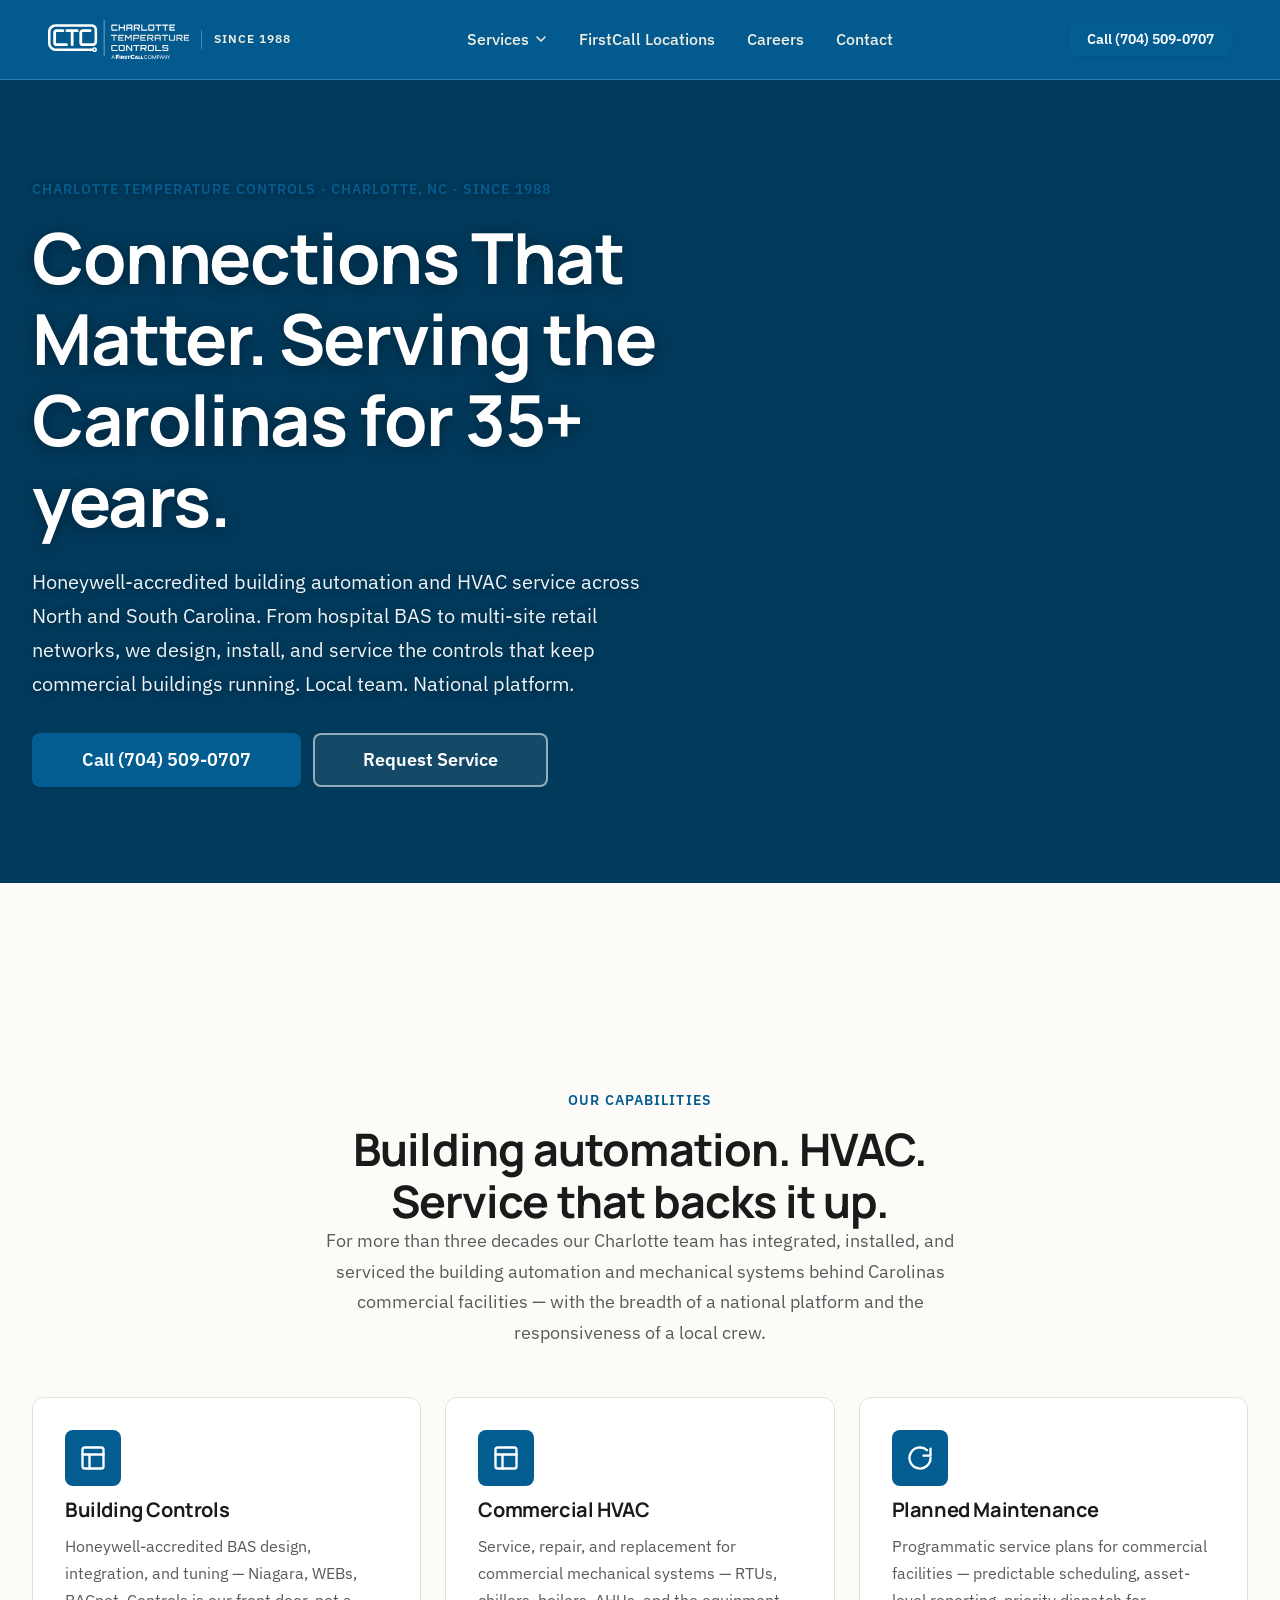
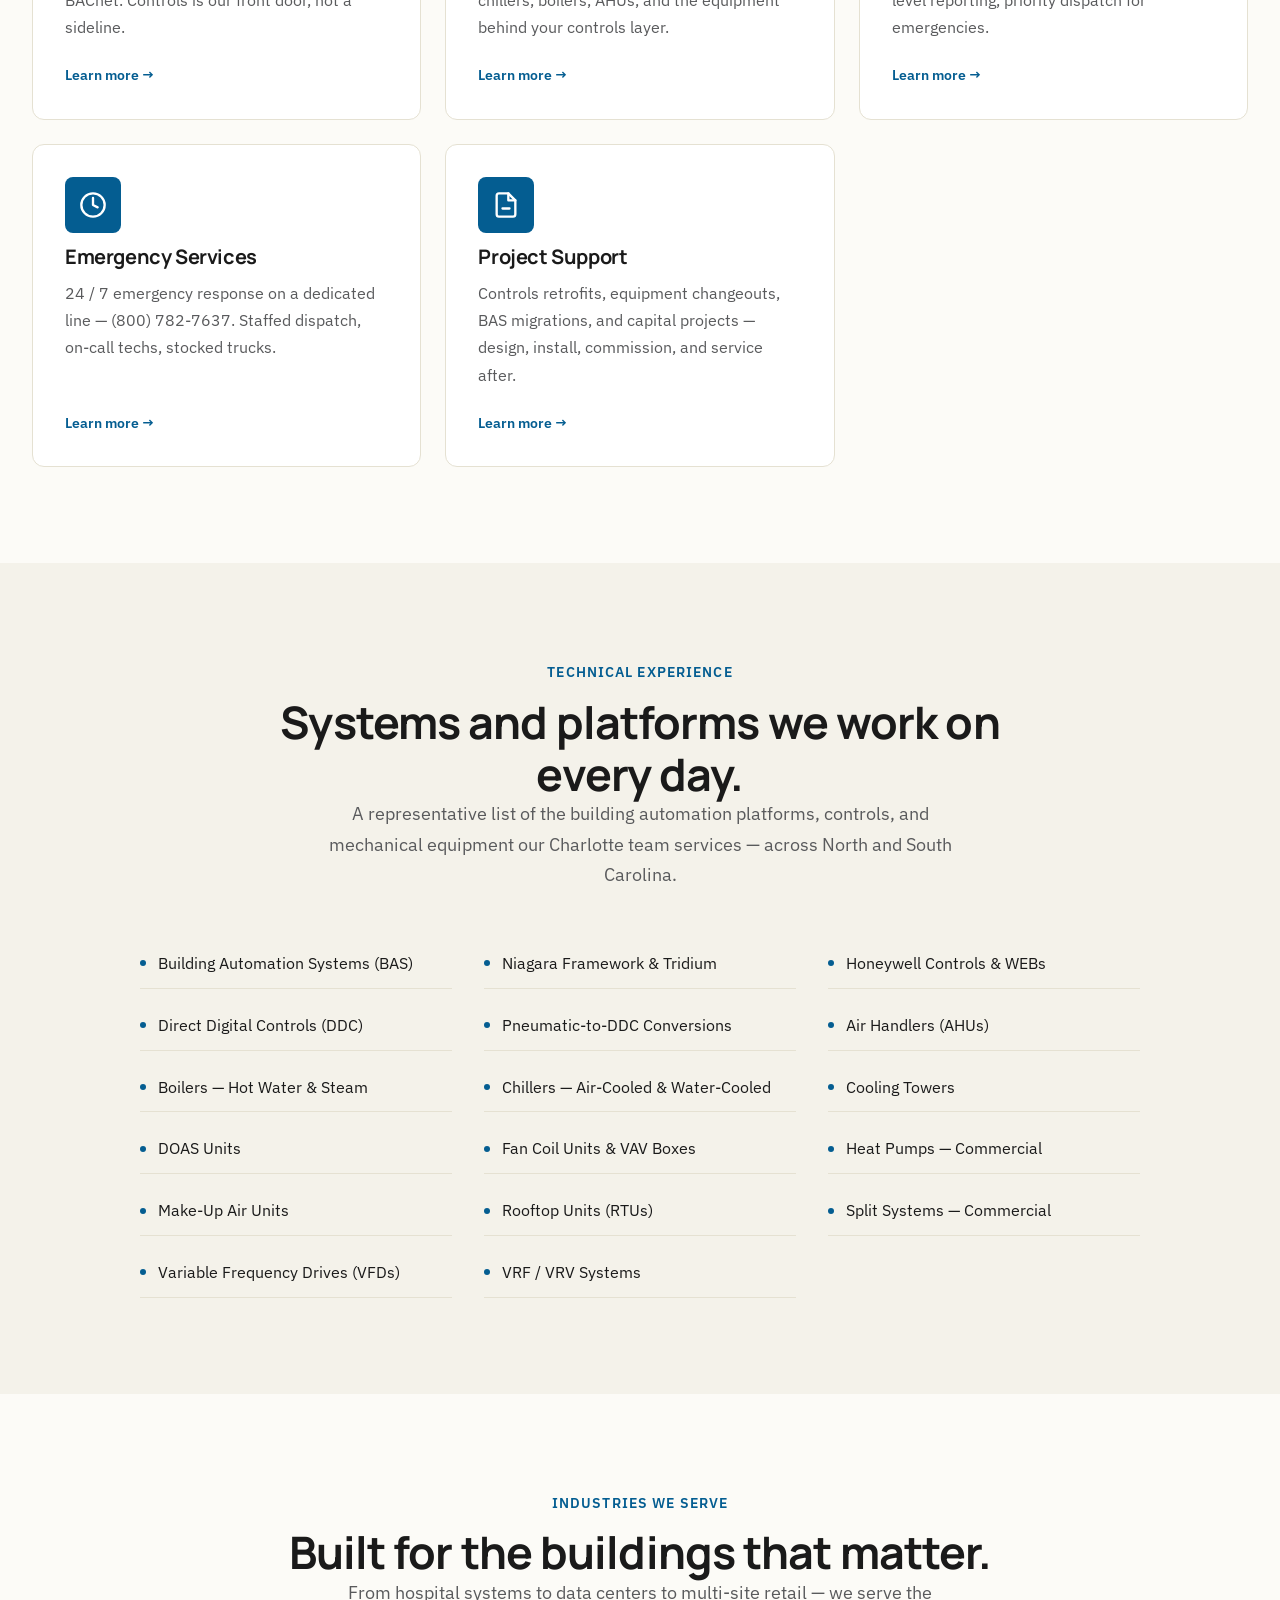
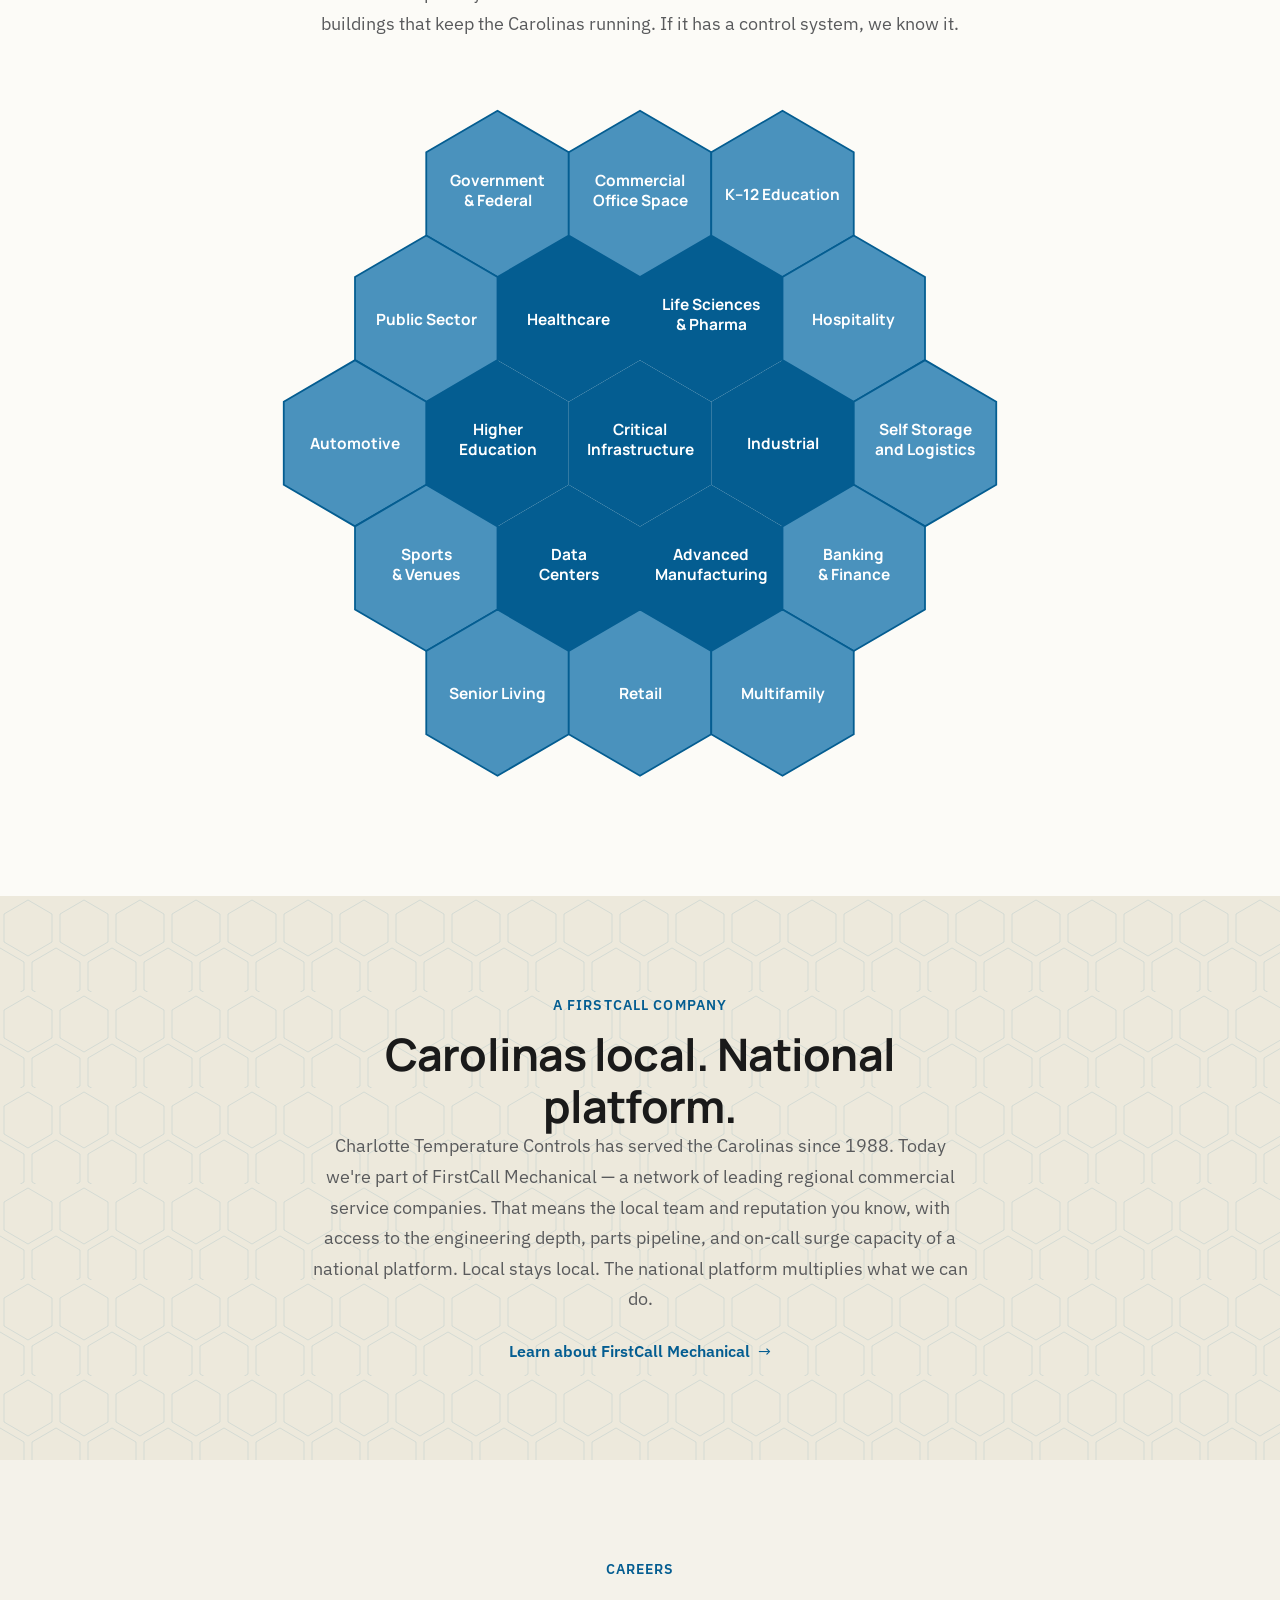
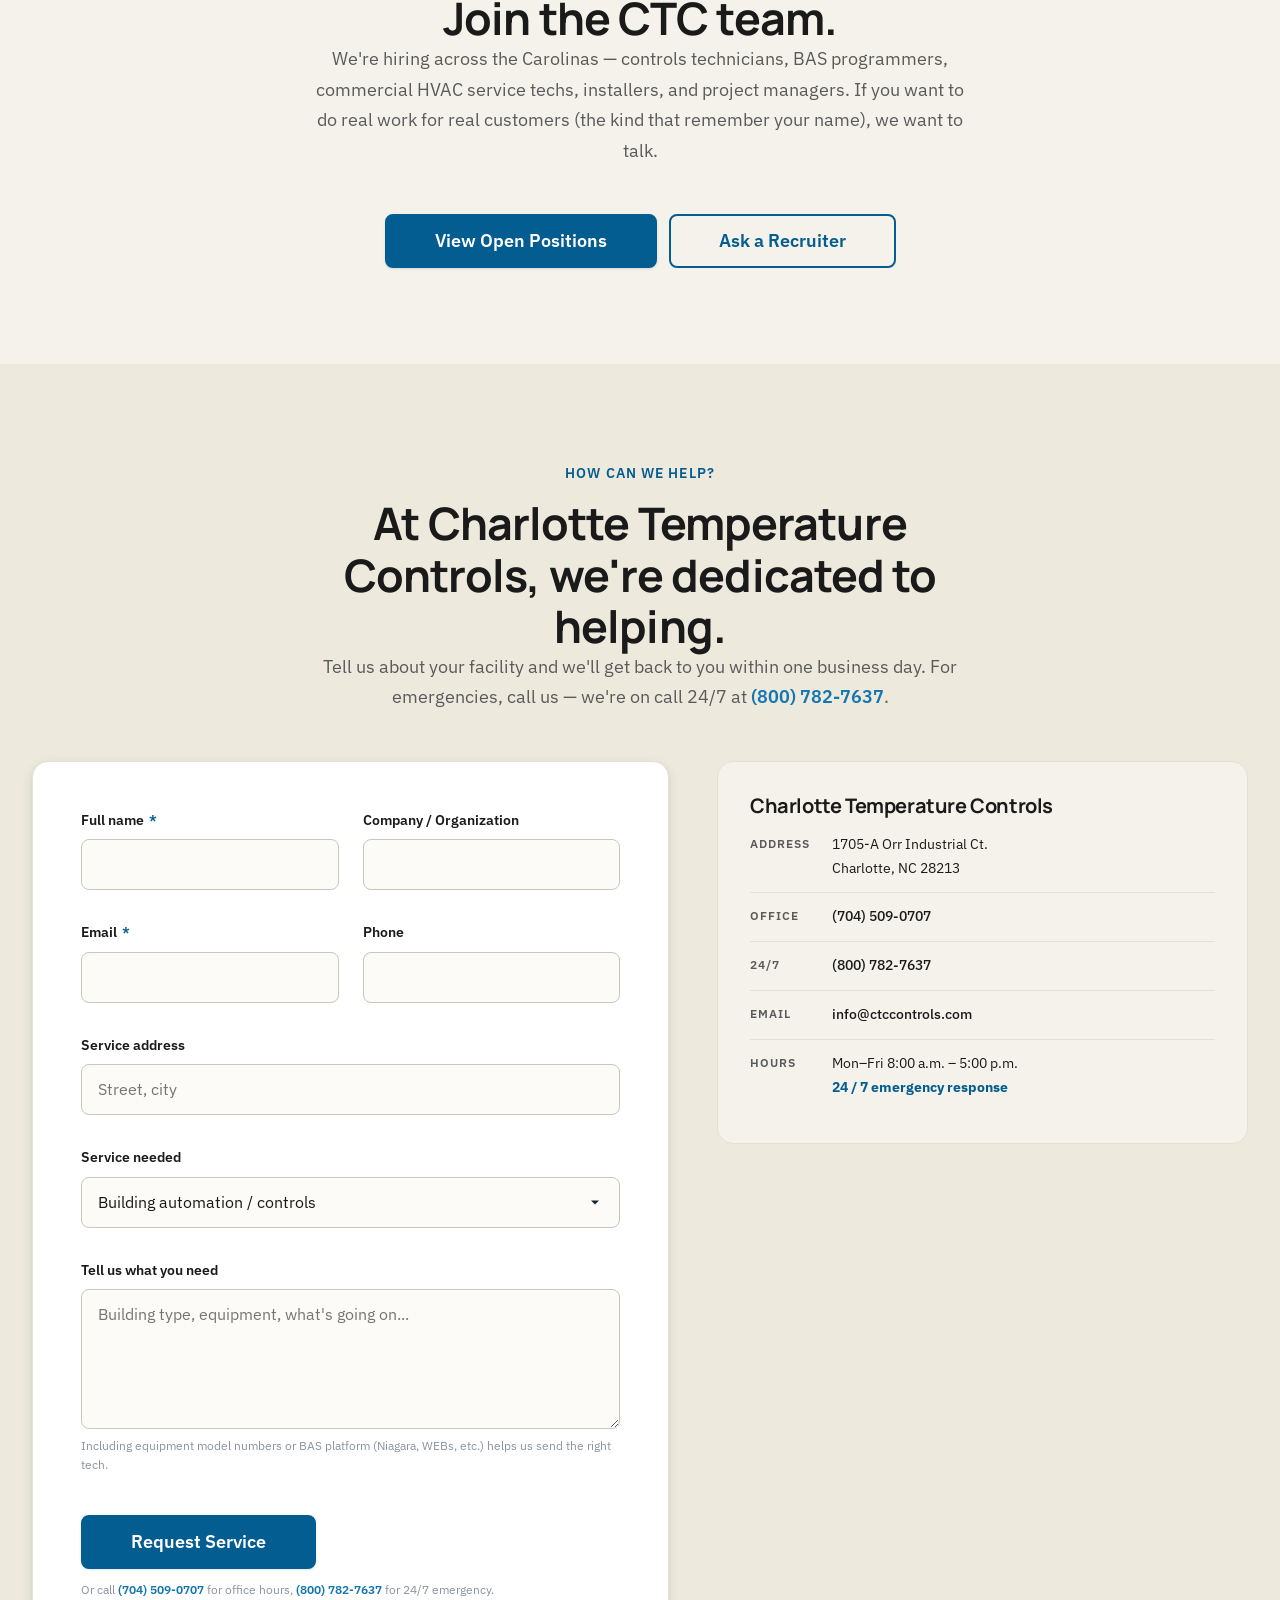
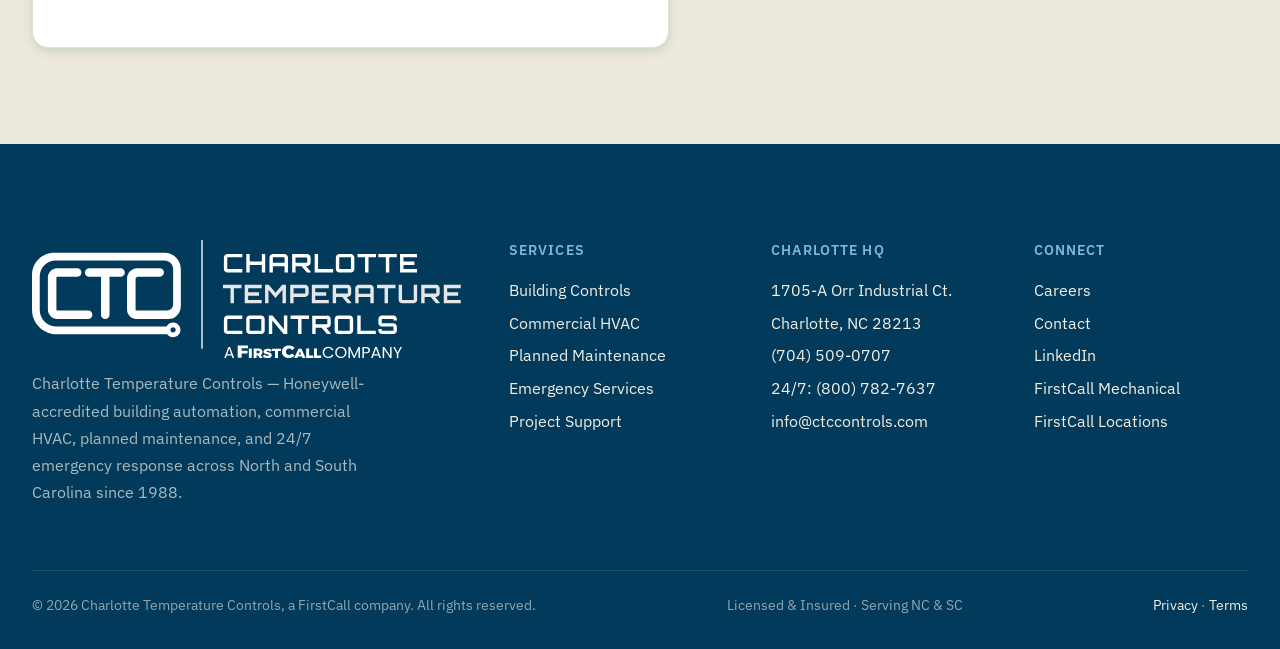
==== commit 439734e5: "Add Building Controls page, fix header theme, de-dupe industries, update hero" ====
--- a/index.html
+++ b/index.html
@@ -108,9 +108,17 @@
      COLOR — Brand: CTC blue (single-color system)
      -------------------------------------------------------- */
   --color-primary:        #045D91;  /* CTC brand blue — logo primary */
-  --color-primary-dark:   #023A5C;  /* Deep navy — header / footer */
+  --color-primary-dark:   #023A5C;  /* Deep navy — deeper layer (mobile drawer, etc) */
   --color-primary-mid:    #1276B0;  /* Lifted blue — cards on dark */
   --color-primary-soft:   #7CB8DC;  /* Pale sky — borders, soft fills */
+
+  /* Secondary — logo gray. Pairs with the brand blue without competing
+     with it. Reserved for subtle accents (eyebrows on light surfaces,
+     muted text, secondary CTAs). Also exposed as --color-text-muted
+     for body copy below. */
+  --color-secondary:      #595A5C;  /* Logo gray — "TEMPERATURE" wordmark */
+  --color-secondary-dark: #3D3E40;  /* Darker gray for hover states */
+  --color-secondary-soft: #BCBDBE;  /* Pale gray for borders / dividers */
 
   /* Accent — CTC has no contrasting accent in the logo, so we lean
      into the brand blue itself. CTAs use --color-primary directly.
@@ -889,10 +897,14 @@
   position: sticky;
   top: 0;
   z-index: var(--z-header);
-  background: rgba(0, 0, 107, 0.92);
+  /* CTC brand blue (#045D91) — was rgba(0,0,107,...) which carried over from
+     Starnes (#00006B) and felt off-brand. Using the literal logo blue makes
+     the header read as CTC at a glance. */
+  background: rgba(4, 93, 145, 0.92);
   backdrop-filter: saturate(180%) blur(10px);
   -webkit-backdrop-filter: saturate(180%) blur(10px);
-  border-bottom: 1px solid rgba(92, 92, 209, 0.35);
+  /* Border tinted to CTC sky (--color-primary-soft #7CB8DC) — was Starnes pale blue */
+  border-bottom: 1px solid rgba(124, 184, 220, 0.35);
   height: var(--header-height);
   display: flex;
   align-items: center;
@@ -901,7 +913,7 @@
 
 .site-header.is-scrolled {
   box-shadow: 0 1px 0 rgba(0,0,0,0.4), var(--shadow-sm);
-  background: rgba(0, 0, 107, 0.97);
+  background: rgba(4, 93, 145, 0.97);
 }
 
 .site-header__inner {
@@ -1002,10 +1014,11 @@
   top: calc(100% + 6px);
   left: -8px;
   min-width: 240px;
-  background: rgba(0, 0, 107, 0.97);
+  /* CTC brand blue — matches the header it descends from. */
+  background: rgba(4, 93, 145, 0.97);
   backdrop-filter: saturate(180%) blur(10px);
   -webkit-backdrop-filter: saturate(180%) blur(10px);
-  border: 1px solid rgba(92, 92, 209, 0.35);
+  border: 1px solid rgba(124, 184, 220, 0.35);
   border-radius: var(--radius-md);
   padding: var(--space-2);
   box-shadow: var(--shadow-lg);
@@ -1099,7 +1112,7 @@
   .site-nav.is-open { transform: translateY(0); }
   .site-nav__link {
     padding-block: var(--space-4);
-    border-bottom: 1px solid rgba(92, 92, 209, 0.4);
+    border-bottom: 1px solid rgba(124, 184, 220, 0.4);
     font-size: var(--text-lg);
   }
   .site-nav__link:last-child { border-bottom: none; }
@@ -1113,7 +1126,7 @@
     width: 100%;
     justify-content: space-between;
     padding-block: var(--space-4);
-    border-bottom: 1px solid rgba(92, 92, 209, 0.4);
+    border-bottom: 1px solid rgba(124, 184, 220, 0.4);
     font-size: var(--text-lg);
     color: var(--color-text-on-dark);
   }
@@ -1138,7 +1151,7 @@
   .site-nav__dropdown-link {
     padding-block: var(--space-3);
     padding-left: var(--space-5);
-    border-bottom: 1px solid rgba(92, 92, 209, 0.25);
+    border-bottom: 1px solid rgba(124, 184, 220, 0.25);
     font-size: var(--text-base);
   }
 }
@@ -1505,9 +1518,11 @@
   position: absolute;
   inset: 0;
   z-index: -1;
+  /* Hero overlay tinted to CTC navy (#023A5C = rgb(2,58,92)) instead of the
+     Starnes royal-navy rgba(0,0,107) that was in this file by inheritance. */
   background:
-    linear-gradient(100deg, rgba(0, 0, 107, 0.85) 0%, rgba(0, 0, 107, 0.62) 38%, rgba(0, 0, 107, 0.30) 70%, rgba(0, 0, 107, 0.20) 100%),
-    linear-gradient(180deg, rgba(0, 0, 107, 0.35) 0%, rgba(0, 0, 107, 0.10) 30%, rgba(0, 0, 107, 0.10) 70%, rgba(0, 0, 107, 0.55) 100%);
+    linear-gradient(100deg, rgba(2, 58, 92, 0.85) 0%, rgba(2, 58, 92, 0.62) 38%, rgba(2, 58, 92, 0.30) 70%, rgba(2, 58, 92, 0.20) 100%),
+    linear-gradient(180deg, rgba(2, 58, 92, 0.35) 0%, rgba(2, 58, 92, 0.10) 30%, rgba(2, 58, 92, 0.10) 70%, rgba(2, 58, 92, 0.55) 100%);
 }
 .branch-hero__inner {
   position: relative;
@@ -1918,45 +1933,6 @@
 .contact-card__value a { color: var(--color-text); font-weight: var(--weight-medium); }
 .contact-card__value a:hover { color: var(--color-accent); }
 
-
-    /* Partner strip — Honeywell accreditation callout */
-    .partner-strip {
-      background: var(--color-primary-dark);
-      color: var(--color-text-on-dark);
-      padding: var(--space-7) 0;
-    }
-    .partner-strip__inner {
-      display: flex;
-      flex-direction: column;
-      gap: var(--space-3);
-      align-items: center;
-      text-align: center;
-    }
-    .partner-strip__eyebrow {
-      font-family: var(--font-display);
-      font-size: var(--text-sm);
-      font-weight: var(--weight-semibold);
-      letter-spacing: var(--tracking-caps);
-      text-transform: uppercase;
-      color: var(--color-accent-light);
-    }
-    .partner-strip__heading {
-      font-family: var(--font-display);
-      font-size: clamp(var(--text-2xl), 3vw, var(--text-4xl));
-      font-weight: var(--weight-bold);
-      letter-spacing: var(--tracking-tight);
-      line-height: var(--leading-tight);
-      margin: 0;
-      max-width: 56ch;
-    }
-    .partner-strip__body {
-      font-size: var(--text-lg);
-      line-height: var(--leading-normal);
-      color: var(--color-text-on-dark);
-      opacity: 0.9;
-      max-width: 64ch;
-      margin: var(--space-2) 0 0;
-    }
   </style>
 </head>
 
@@ -2046,7 +2022,8 @@
             <svg class="site-nav__caret" viewBox="0 0 12 12" aria-hidden="true"><path d="M2 4 L6 8 L10 4" stroke="currentColor" stroke-width="1.5" fill="none" stroke-linecap="round" stroke-linejoin="round"/></svg>
           </button>
           <div class="site-nav__dropdown" data-dropdown-menu>
-            <a class="site-nav__dropdown-link" href="services/commercial-hvac.html">Commercial HVAC &amp; Controls</a>
+            <a class="site-nav__dropdown-link" href="services/building-controls.html">Building Controls</a>
+            <a class="site-nav__dropdown-link" href="services/commercial-hvac.html">Commercial HVAC</a>
             <a class="site-nav__dropdown-link" href="services/planned-maintenance.html">Planned Maintenance</a>
             <a class="site-nav__dropdown-link" href="services/emergency.html">Emergency Services</a>
             <a class="site-nav__dropdown-link" href="services/project-support.html">Project Support</a>
@@ -2091,7 +2068,7 @@
       <div class="container">
         <div class="branch-hero__inner">
           <span class="branch-hero__eyebrow">Charlotte Temperature Controls · Charlotte, NC · Since 1988</span>
-          <h1 class="branch-hero__title">Connections That Matter. Building automation and HVAC across the Carolinas since 1988.</h1>
+          <h1 class="branch-hero__title">Connections That Matter. Serving the Carolinas for 35+ years.</h1>
           <p class="branch-hero__lede">Honeywell-accredited building automation and HVAC service across North and South Carolina. From hospital BAS to multi-site retail networks, we design, install, and service the controls that keep commercial buildings running. Local team. National platform.</p>
           <div class="branch-hero__cta">
             <a class="btn btn--primary btn--lg" href="tel:+17045090707">Call (704) 509-0707</a>
@@ -2101,21 +2078,7 @@
       </div>
     </section>
 
-    <!-- 2. PARTNER STRIP — Honeywell accreditation callout
-         CTC-specific section: the Honeywell partnership is a core
-         identity signal carried over from the legacy site, so we
-         surface it prominently between the hero and the services grid. -->
-    
-    <section class="partner-strip" aria-labelledby="partner-heading">
-      <div class="container partner-strip__inner">
-        <span class="partner-strip__eyebrow">Honeywell Accredited & Awarded</span>
-        <h2 id="partner-heading" class="partner-strip__heading">A Honeywell Authorized Building Controls Specialist.</h2>
-        <p class="partner-strip__body">We're a Honeywell-accredited integrator with three decades of awards behind the badge — recognized for both technical execution and customer service across the Carolinas.</p>
-      </div>
-    </section>
-    
-
-    <!-- 3. PHOTO STRIP -->
+    <!-- 2. PHOTO STRIP -->
     
     <section class="photo-strip-section">
       <div class="container">
@@ -2137,12 +2100,21 @@
 
         <div class="capabilities">
           
+          <a class="capability" id="service-controls" href="services/building-controls.html">
+            <span class="capability__icon" aria-hidden="true">
+              <svg viewBox="0 0 24 24" fill="none" stroke="currentColor" stroke-width="2" stroke-linecap="round" stroke-linejoin="round"><rect x="3" y="3" width="18" height="18" rx="2"/><path d="M3 9h18M9 21V9"/></svg>
+            </span>
+            <h4 class="capability__title">Building Controls</h4>
+            <p class="capability__body">Honeywell-accredited BAS design, integration, and tuning — Niagara, WEBs, BACnet. Controls is our front door, not a sideline.</p>
+            <span class="capability__cta" aria-hidden="true">Learn more →</span>
+          </a>
+          
           <a class="capability" id="service-commercial" href="services/commercial-hvac.html">
             <span class="capability__icon" aria-hidden="true">
               <svg viewBox="0 0 24 24" fill="none" stroke="currentColor" stroke-width="2" stroke-linecap="round" stroke-linejoin="round"><rect x="3" y="3" width="18" height="18" rx="2"/><path d="M3 9h18M9 21V9"/></svg>
             </span>
-            <h4 class="capability__title">Commercial HVAC & Controls</h4>
-            <p class="capability__body">Service, integration, and project work for commercial mechanical systems — RTUs, chillers, boilers, AHUs, and the building automation systems that tie them together.</p>
+            <h4 class="capability__title">Commercial HVAC</h4>
+            <p class="capability__body">Service, repair, and replacement for commercial mechanical systems — RTUs, chillers, boilers, AHUs, and the equipment behind your controls layer.</p>
             <span class="capability__cta" aria-hidden="true">Learn more →</span>
           </a>
           
@@ -2252,7 +2224,7 @@
           <g class="industry-hex"><polygon class="hex hex--tier-2" points="140,335 200,370 200,440 140,475 80,440 80,370"/><text class="hex-label" text-anchor="middle" x="140" y="398">Sports</text><text class="hex-label" text-anchor="middle" x="140" y="415">&amp; Venues</text></g>
           <g class="industry-hex"><polygon class="hex hex--tier-1" points="260,335 320,370 320,440 260,475 200,440 200,370"/><text class="hex-label" text-anchor="middle" x="260" y="398">Data</text><text class="hex-label" text-anchor="middle" x="260" y="415">Centers</text></g>
           <g class="industry-hex"><polygon class="hex hex--tier-1" points="380,335 440,370 440,440 380,475 320,440 320,370"/><text class="hex-label" text-anchor="middle" x="380" y="398">Advanced</text><text class="hex-label" text-anchor="middle" x="380" y="415">Manufacturing</text></g>
-          <g class="industry-hex"><polygon class="hex hex--tier-2" points="500,335 560,370 560,440 500,475 440,440 440,370"/><text class="hex-label" text-anchor="middle" x="500" y="410">Office</text></g>
+          <g class="industry-hex"><polygon class="hex hex--tier-2" points="500,335 560,370 560,440 500,475 440,440 440,370"/><text class="hex-label" text-anchor="middle" x="500" y="398">Banking</text><text class="hex-label" text-anchor="middle" x="500" y="415">&amp; Finance</text></g>
           <g class="industry-hex"><polygon class="hex hex--tier-2" points="200,440 260,475 260,545 200,580 140,545 140,475"/><text class="hex-label" text-anchor="middle" x="200" y="515">Senior Living</text></g>
           <g class="industry-hex"><polygon class="hex hex--tier-2" points="320,440 380,475 380,545 320,580 260,545 260,475"/><text class="hex-label" text-anchor="middle" x="320" y="515">Retail</text></g>
           <g class="industry-hex"><polygon class="hex hex--tier-2" points="440,440 500,475 500,545 440,580 380,545 380,475"/><text class="hex-label" text-anchor="middle" x="440" y="515">Multifamily</text></g>
@@ -2465,7 +2437,8 @@
         <div>
           <div class="site-footer__heading">Services</div>
           <ul class="site-footer__list">
-            <li><a href="services/commercial-hvac.html">Commercial HVAC &amp; Controls</a></li>
+            <li><a href="services/building-controls.html">Building Controls</a></li>
+            <li><a href="services/commercial-hvac.html">Commercial HVAC</a></li>
             <li><a href="services/planned-maintenance.html">Planned Maintenance</a></li>
             <li><a href="services/emergency.html">Emergency Services</a></li>
             <li><a href="services/project-support.html">Project Support</a></li>
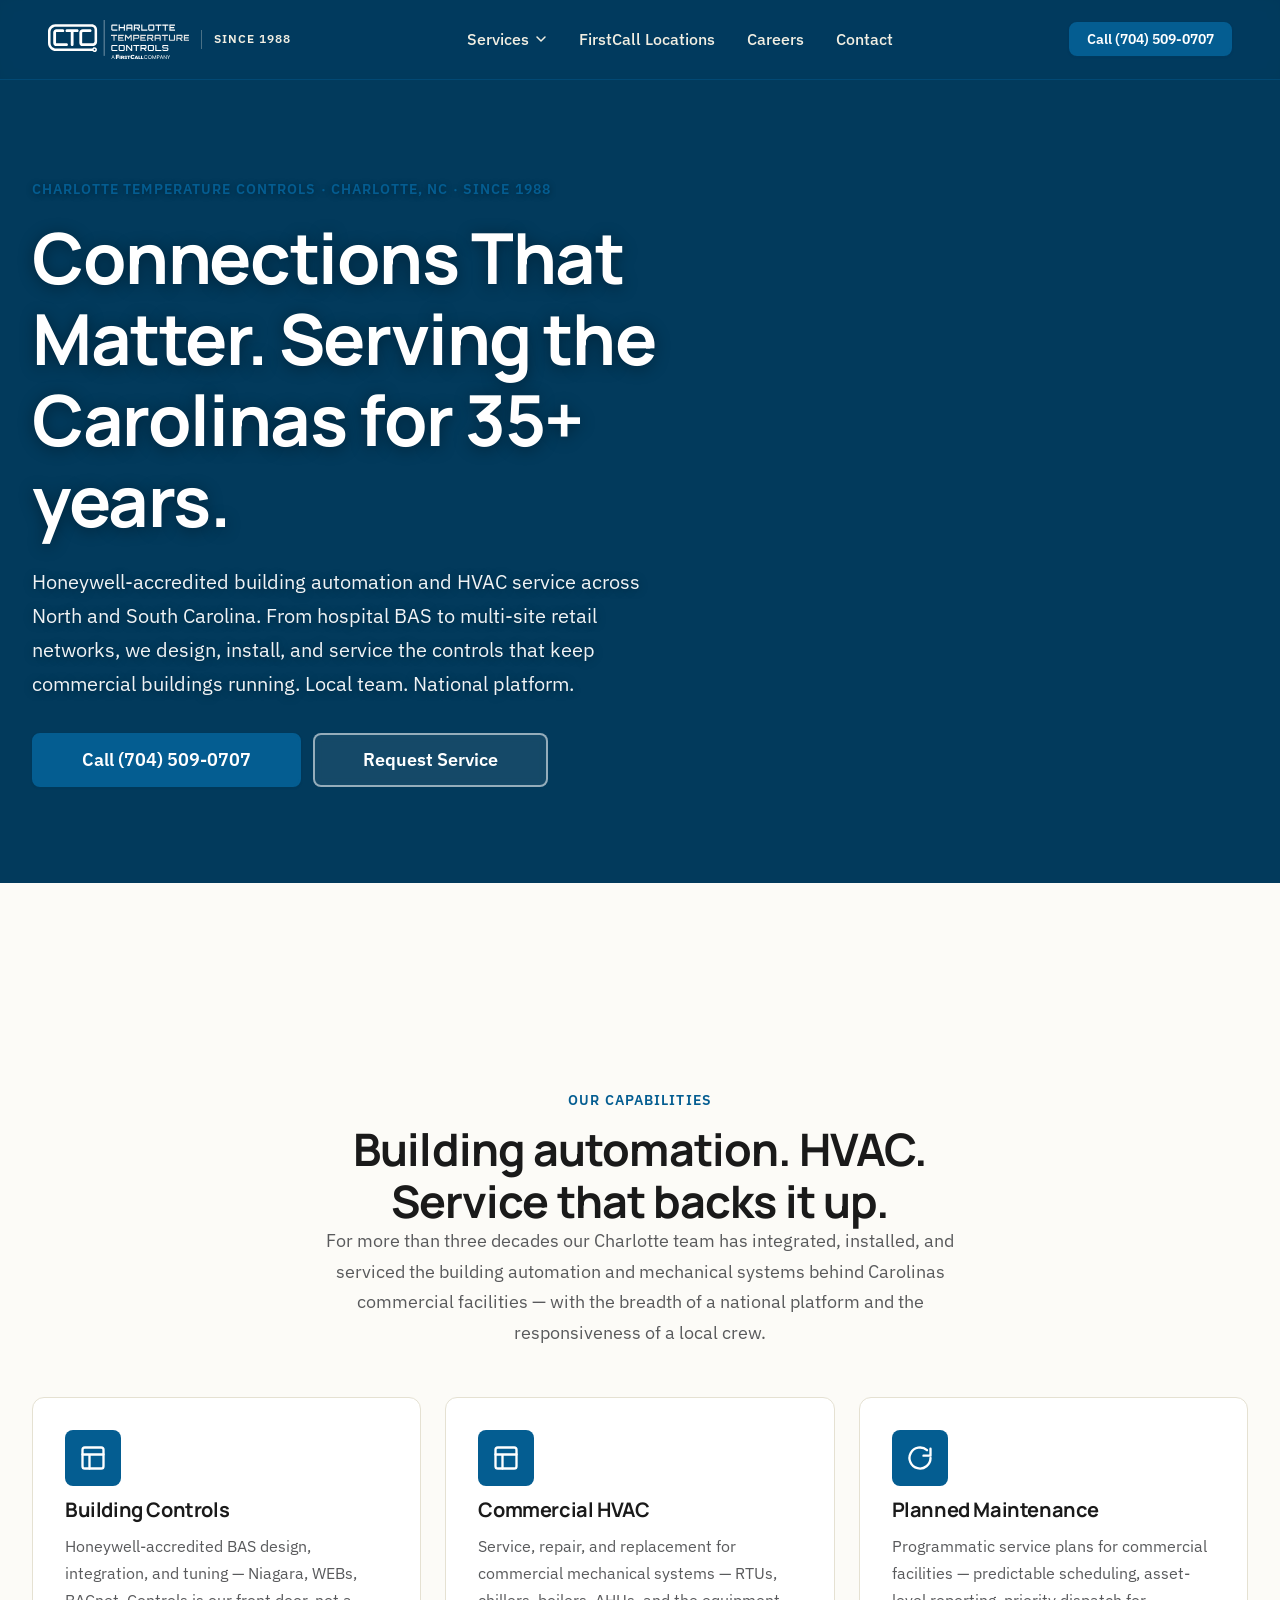
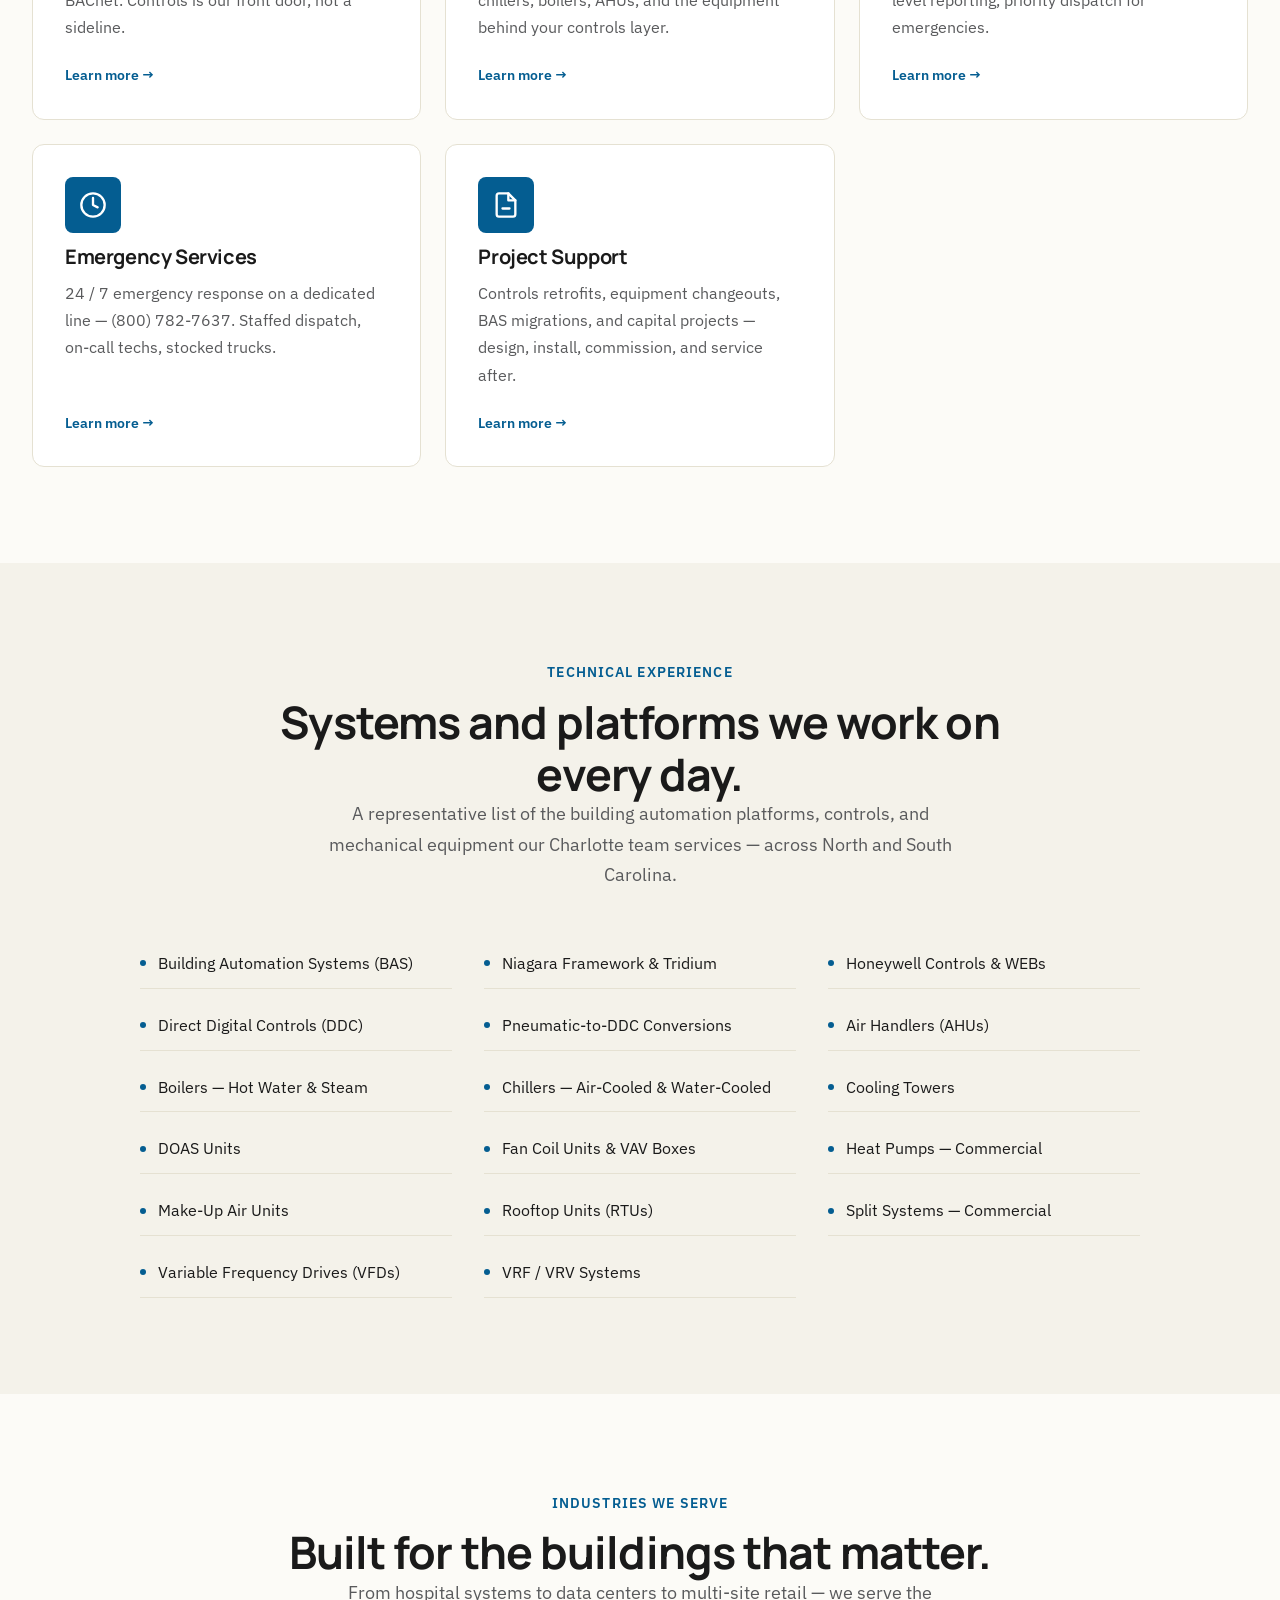
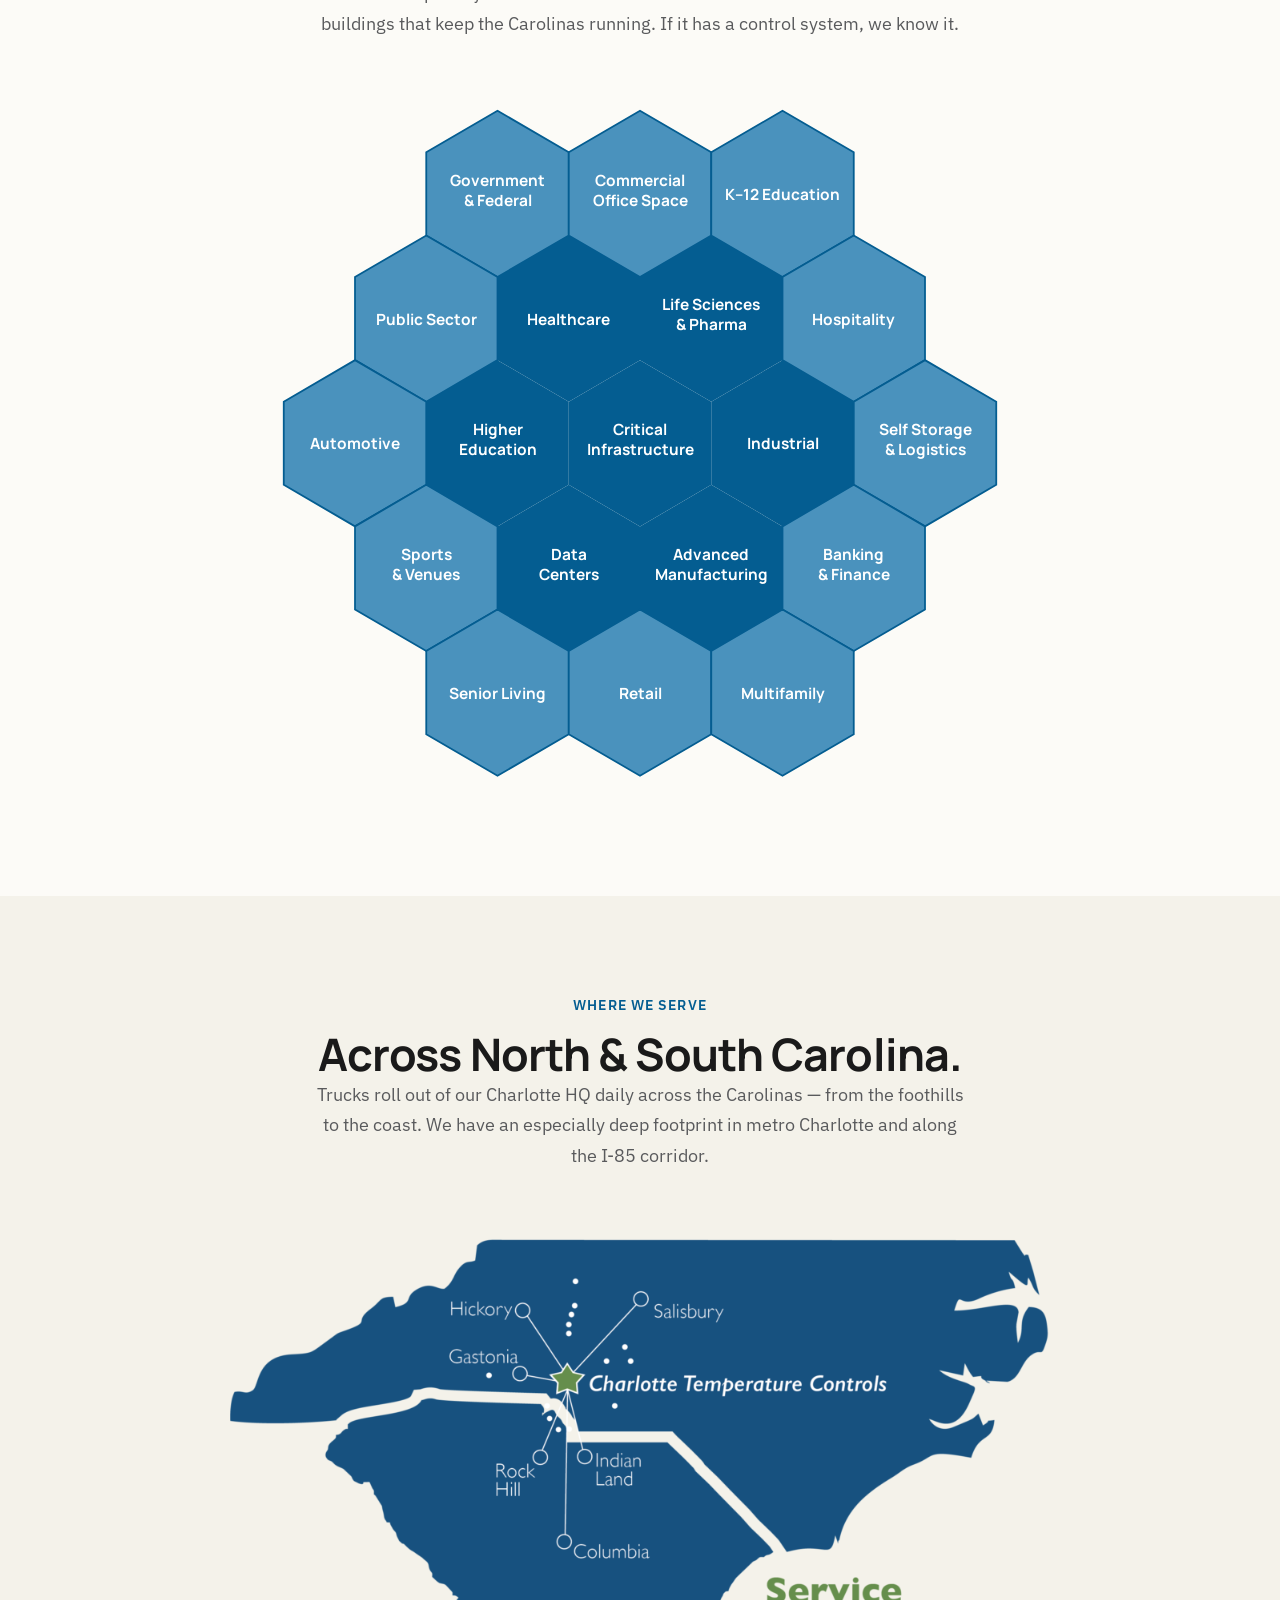
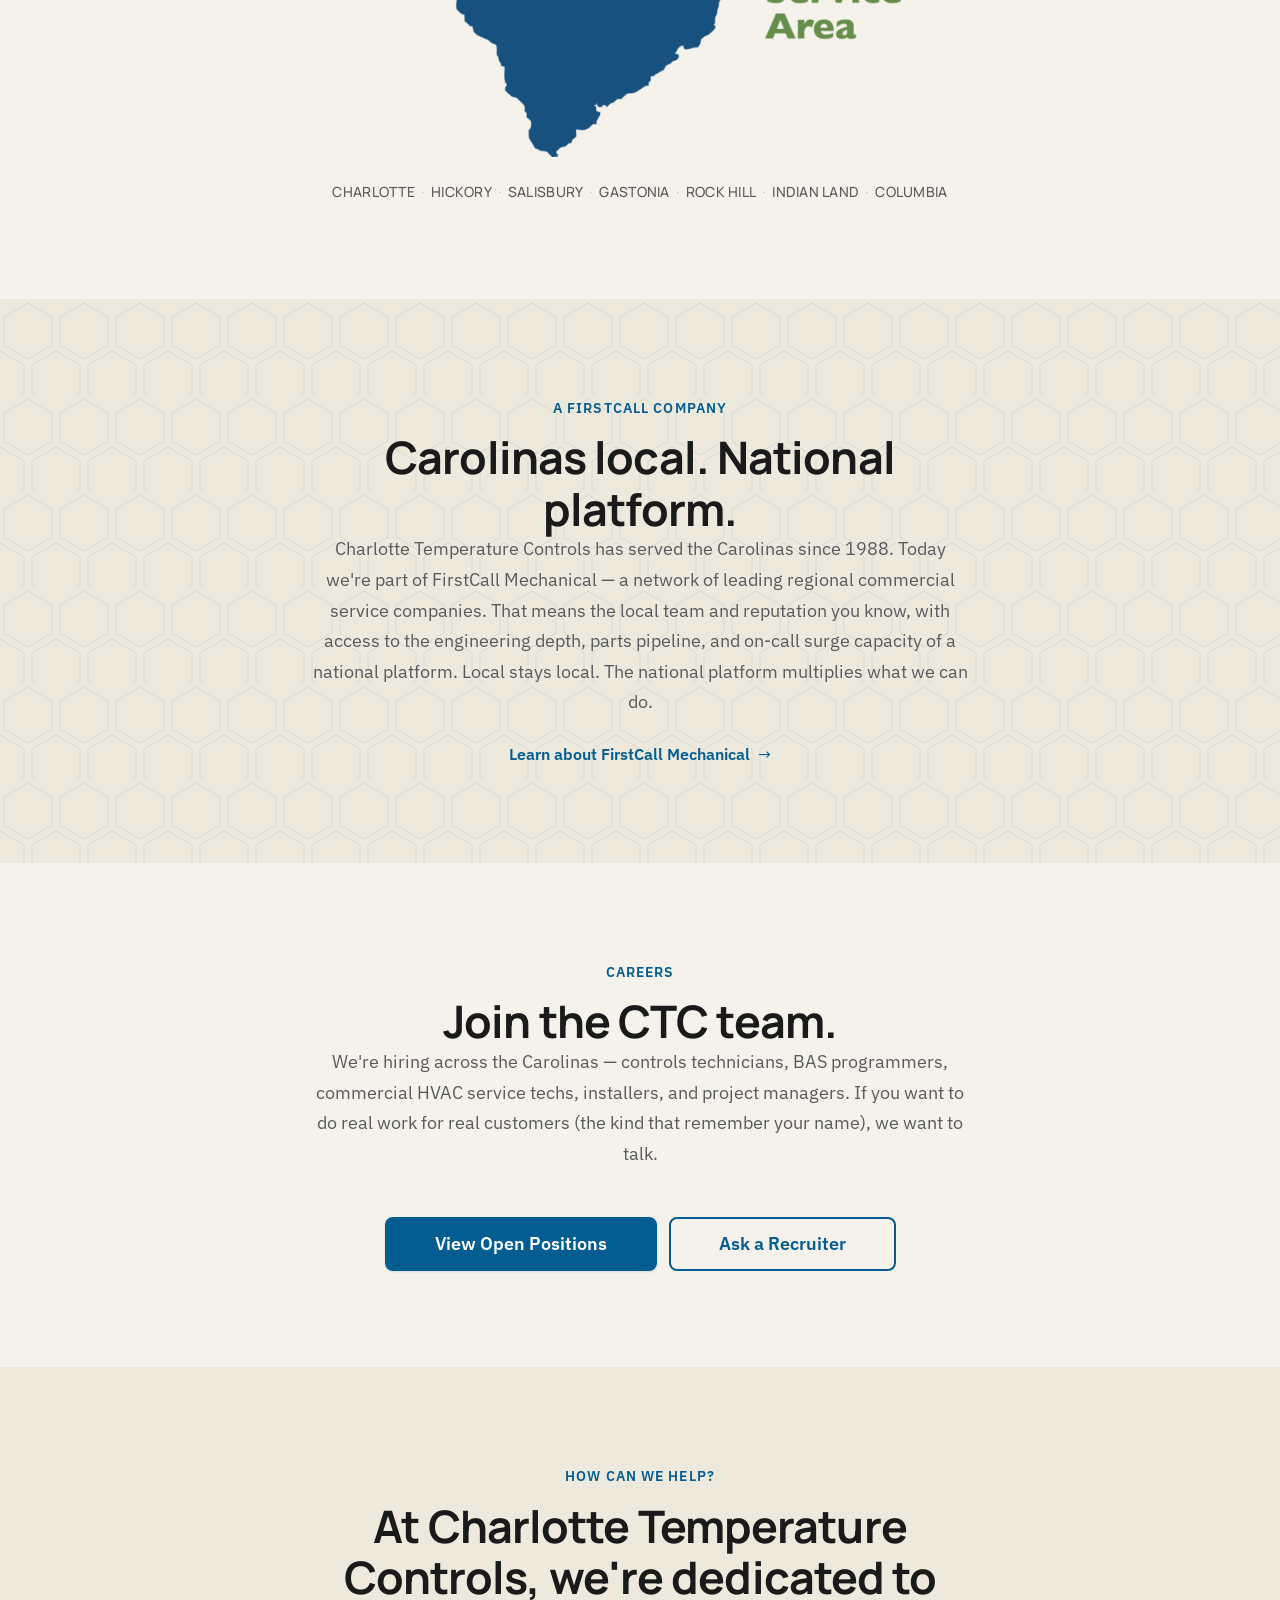
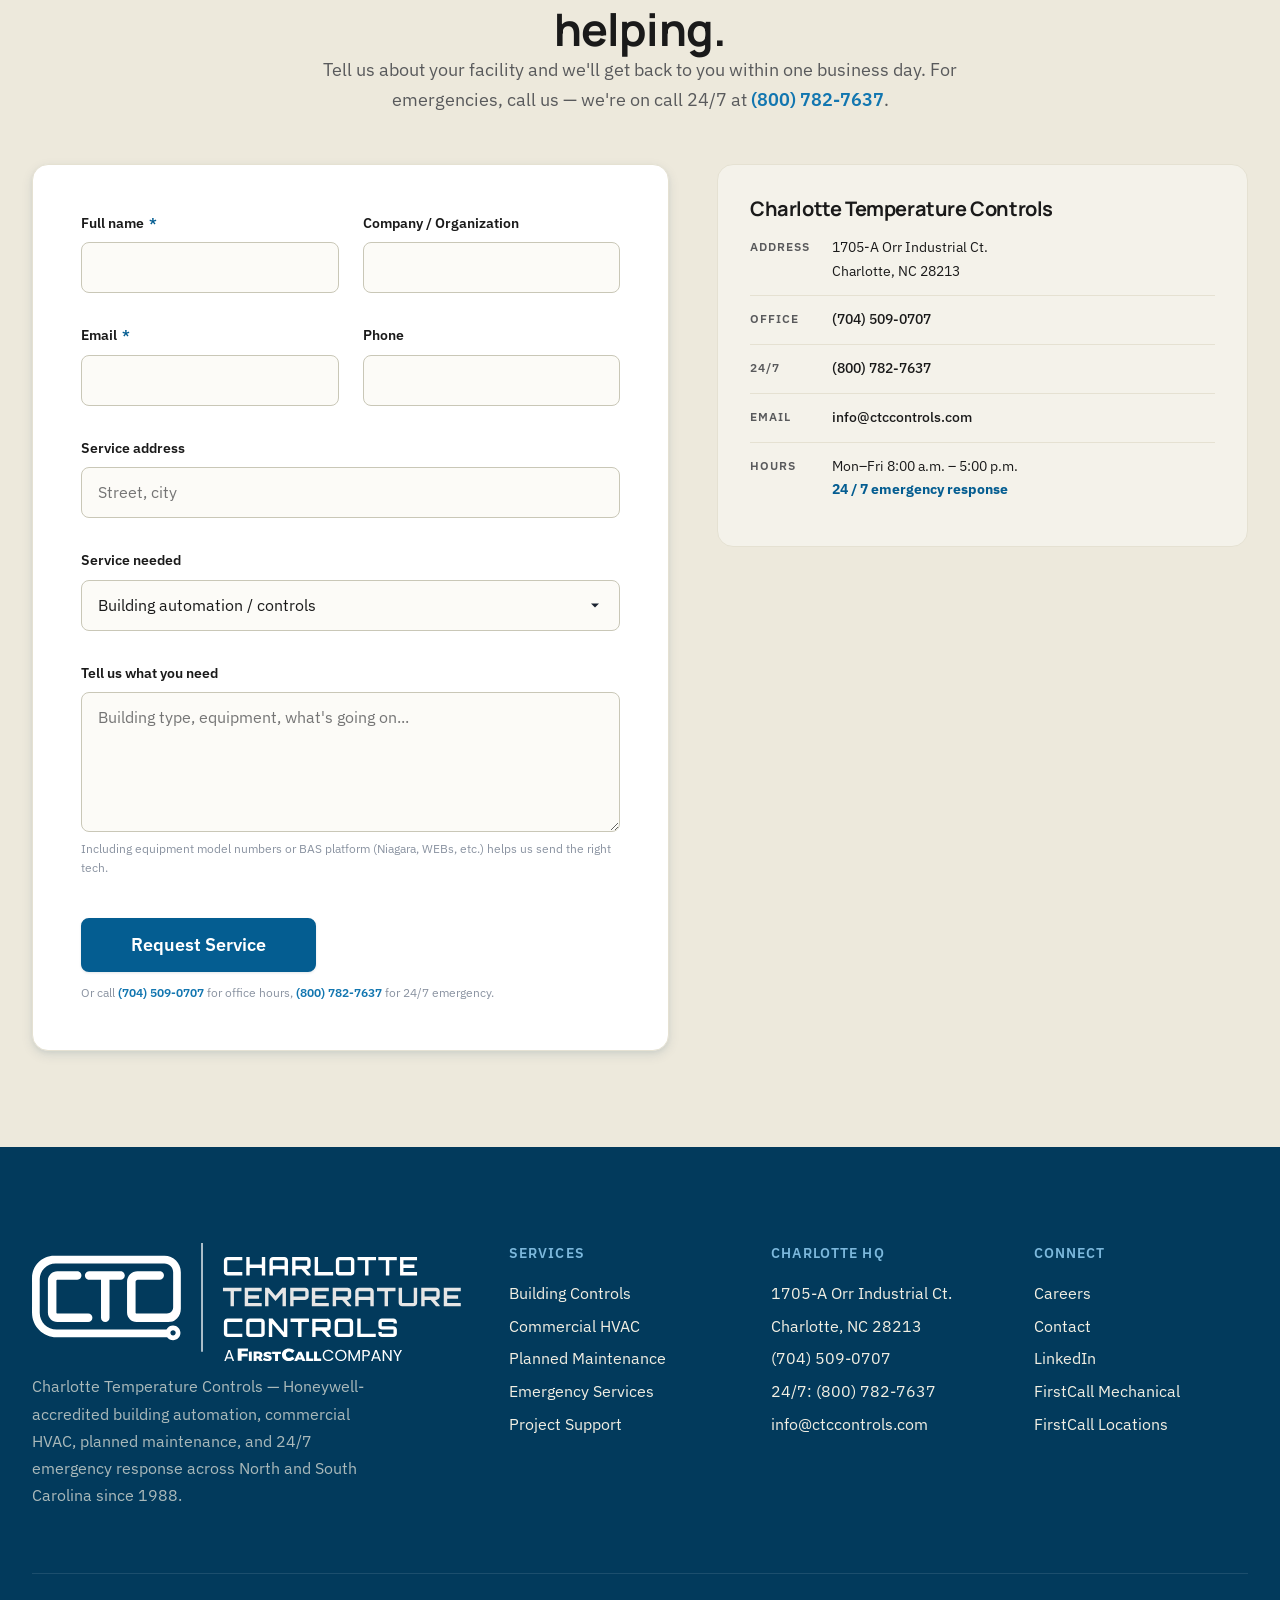
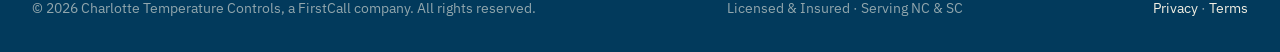
==== commit c3adf0ef: "Theme: navy header; new Service Area section; Honeywell badge on controls; industries consistency" ====
--- a/index.html
+++ b/index.html
@@ -897,14 +897,15 @@
   position: sticky;
   top: 0;
   z-index: var(--z-header);
-  /* CTC brand blue (#045D91) — was rgba(0,0,107,...) which carried over from
-     Starnes (#00006B) and felt off-brand. Using the literal logo blue makes
-     the header read as CTC at a glance. */
-  background: rgba(4, 93, 145, 0.92);
+  /* CTC deep navy (#023A5C — same as the footer). Harmonizes header + footer
+     into a single "navy bracket" around the cream content. The brighter logo
+     blue (#045D91) is reserved for accents (eyebrows, highlights, hover). */
+  background: rgba(2, 58, 92, 0.92);
   backdrop-filter: saturate(180%) blur(10px);
   -webkit-backdrop-filter: saturate(180%) blur(10px);
-  /* Border tinted to CTC sky (--color-primary-soft #7CB8DC) — was Starnes pale blue */
-  border-bottom: 1px solid rgba(124, 184, 220, 0.35);
+  /* Border tinted to the brighter brand blue at low alpha — a hairline accent
+     between header and content. */
+  border-bottom: 1px solid rgba(4, 93, 145, 0.45);
   height: var(--header-height);
   display: flex;
   align-items: center;
@@ -913,7 +914,7 @@
 
 .site-header.is-scrolled {
   box-shadow: 0 1px 0 rgba(0,0,0,0.4), var(--shadow-sm);
-  background: rgba(4, 93, 145, 0.97);
+  background: rgba(2, 58, 92, 0.97);
 }
 
 .site-header__inner {
@@ -1014,11 +1015,11 @@
   top: calc(100% + 6px);
   left: -8px;
   min-width: 240px;
-  /* CTC brand blue — matches the header it descends from. */
-  background: rgba(4, 93, 145, 0.97);
+  /* Deep navy — matches the header (and footer) it descends from. */
+  background: rgba(2, 58, 92, 0.97);
   backdrop-filter: saturate(180%) blur(10px);
   -webkit-backdrop-filter: saturate(180%) blur(10px);
-  border: 1px solid rgba(124, 184, 220, 0.35);
+  border: 1px solid rgba(4, 93, 145, 0.45);
   border-radius: var(--radius-md);
   padding: var(--space-2);
   box-shadow: var(--shadow-lg);
@@ -1933,6 +1934,44 @@
 .contact-card__value a { color: var(--color-text); font-weight: var(--weight-medium); }
 .contact-card__value a:hover { color: var(--color-accent); }
 
+
+    /* Service Area section — centered map graphic + supporting copy. */
+    .service-area-map {
+      display: flex;
+      justify-content: center;
+      margin-top: var(--space-6);
+    }
+    .service-area-map img {
+      max-width: 100%;
+      width: min(820px, 100%);
+      height: auto;
+      display: block;
+    }
+    .service-area__cities {
+      display: flex;
+      flex-wrap: wrap;
+      gap: var(--space-2) var(--space-4);
+      justify-content: center;
+      list-style: none;
+      padding: 0;
+      margin: var(--space-5) auto 0;
+      max-width: 720px;
+      font-family: var(--font-display);
+      font-weight: var(--weight-medium);
+      color: var(--color-text-muted);
+      font-size: var(--text-sm);
+      letter-spacing: var(--tracking-wide);
+      text-transform: uppercase;
+    }
+    .service-area__cities li {
+      position: relative;
+    }
+    .service-area__cities li + li::before {
+      content: "·";
+      position: absolute;
+      left: calc(var(--space-4) * -0.5 - 2px);
+      color: var(--color-border-strong);
+    }
   </style>
 </head>
 
@@ -2220,7 +2259,7 @@
           <g class="industry-hex"><polygon class="hex hex--tier-1" points="200,230 260,265 260,335 200,370 140,335 140,265"/><text class="hex-label" text-anchor="middle" x="200" y="293">Higher</text><text class="hex-label" text-anchor="middle" x="200" y="310">Education</text></g>
           <g class="industry-hex industry-hex--center"><polygon class="hex hex--tier-1" points="320,230 380,265 380,335 320,370 260,335 260,265"/><text class="hex-label" text-anchor="middle" x="320" y="293">Critical</text><text class="hex-label" text-anchor="middle" x="320" y="310">Infrastructure</text></g>
           <g class="industry-hex"><polygon class="hex hex--tier-1" points="440,230 500,265 500,335 440,370 380,335 380,265"/><text class="hex-label" text-anchor="middle" x="440" y="305">Industrial</text></g>
-          <g class="industry-hex"><polygon class="hex hex--tier-2" points="560,230 620,265 620,335 560,370 500,335 500,265"/><text class="hex-label" text-anchor="middle" x="560" y="293">Self Storage</text><text class="hex-label" text-anchor="middle" x="560" y="310">and Logistics</text></g>
+          <g class="industry-hex"><polygon class="hex hex--tier-2" points="560,230 620,265 620,335 560,370 500,335 500,265"/><text class="hex-label" text-anchor="middle" x="560" y="293">Self Storage</text><text class="hex-label" text-anchor="middle" x="560" y="310">&amp; Logistics</text></g>
           <g class="industry-hex"><polygon class="hex hex--tier-2" points="140,335 200,370 200,440 140,475 80,440 80,370"/><text class="hex-label" text-anchor="middle" x="140" y="398">Sports</text><text class="hex-label" text-anchor="middle" x="140" y="415">&amp; Venues</text></g>
           <g class="industry-hex"><polygon class="hex hex--tier-1" points="260,335 320,370 320,440 260,475 200,440 200,370"/><text class="hex-label" text-anchor="middle" x="260" y="398">Data</text><text class="hex-label" text-anchor="middle" x="260" y="415">Centers</text></g>
           <g class="industry-hex"><polygon class="hex hex--tier-1" points="380,335 440,370 440,440 380,475 320,440 320,370"/><text class="hex-label" text-anchor="middle" x="380" y="398">Advanced</text><text class="hex-label" text-anchor="middle" x="380" y="415">Manufacturing</text></g>
@@ -2231,6 +2270,29 @@
         </svg>
         <!-- industries-grid:end -->
 
+      </div>
+    </section>
+
+    <!-- 6a. SERVICE AREA — map of NC + SC coverage with key cities. -->
+    <section class="section section--soft" id="service-area" aria-labelledby="service-area-heading">
+      <div class="container">
+        <div class="section-head">
+          <span class="eyebrow">Where We Serve</span>
+          <h2 id="service-area-heading">Across North &amp; South Carolina.</h2>
+          <p class="lead">Trucks roll out of our Charlotte HQ daily across the Carolinas — from the foothills to the coast. We have an especially deep footprint in metro Charlotte and along the I-85 corridor.</p>
+        </div>
+        <div class="service-area-map">
+          <img src="shared/img/maps/ctc-service-area.png" alt="Map of Charlotte Temperature Controls service area covering North and South Carolina, marking Charlotte, Hickory, Salisbury, Gastonia, Rock Hill, Indian Land, and Columbia." loading="lazy" />
+        </div>
+        <ul class="service-area__cities" aria-label="Cities served">
+          <li>Charlotte</li>
+          <li>Hickory</li>
+          <li>Salisbury</li>
+          <li>Gastonia</li>
+          <li>Rock Hill</li>
+          <li>Indian Land</li>
+          <li>Columbia</li>
+        </ul>
       </div>
     </section>
 
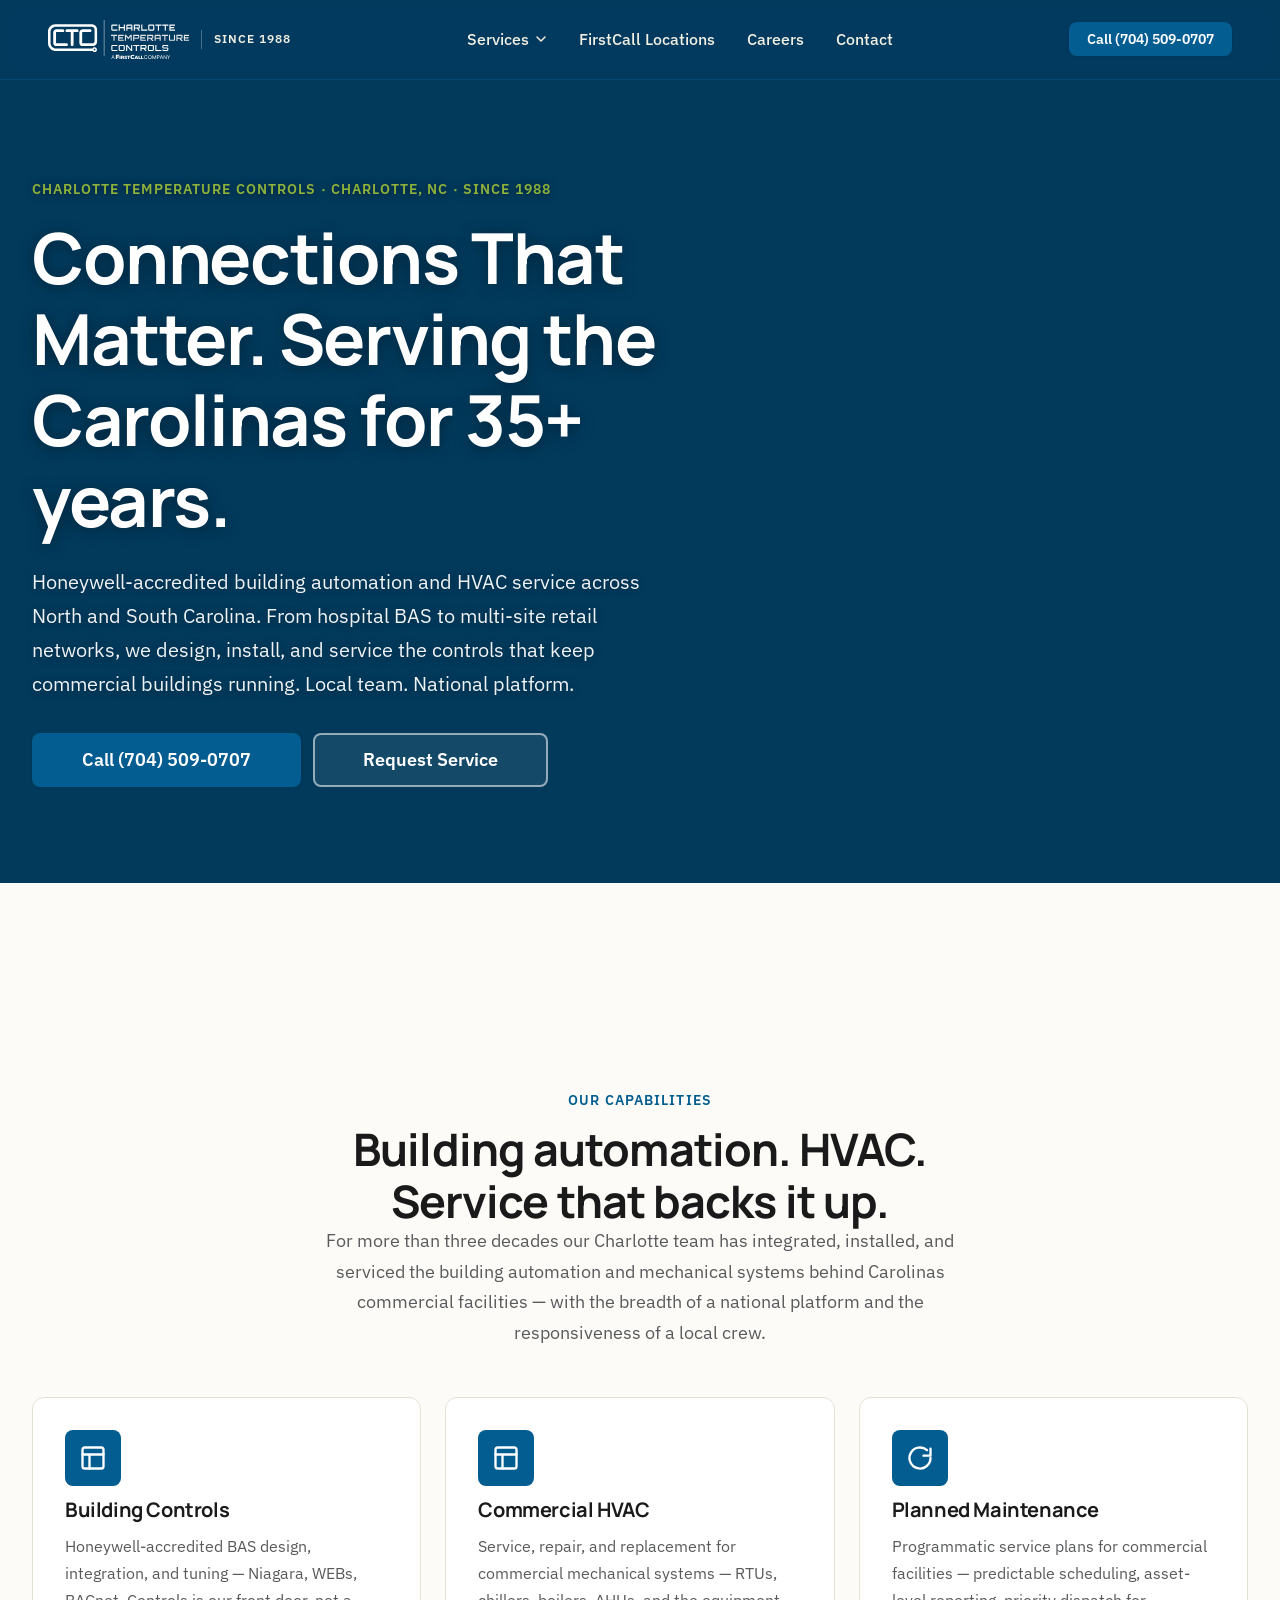
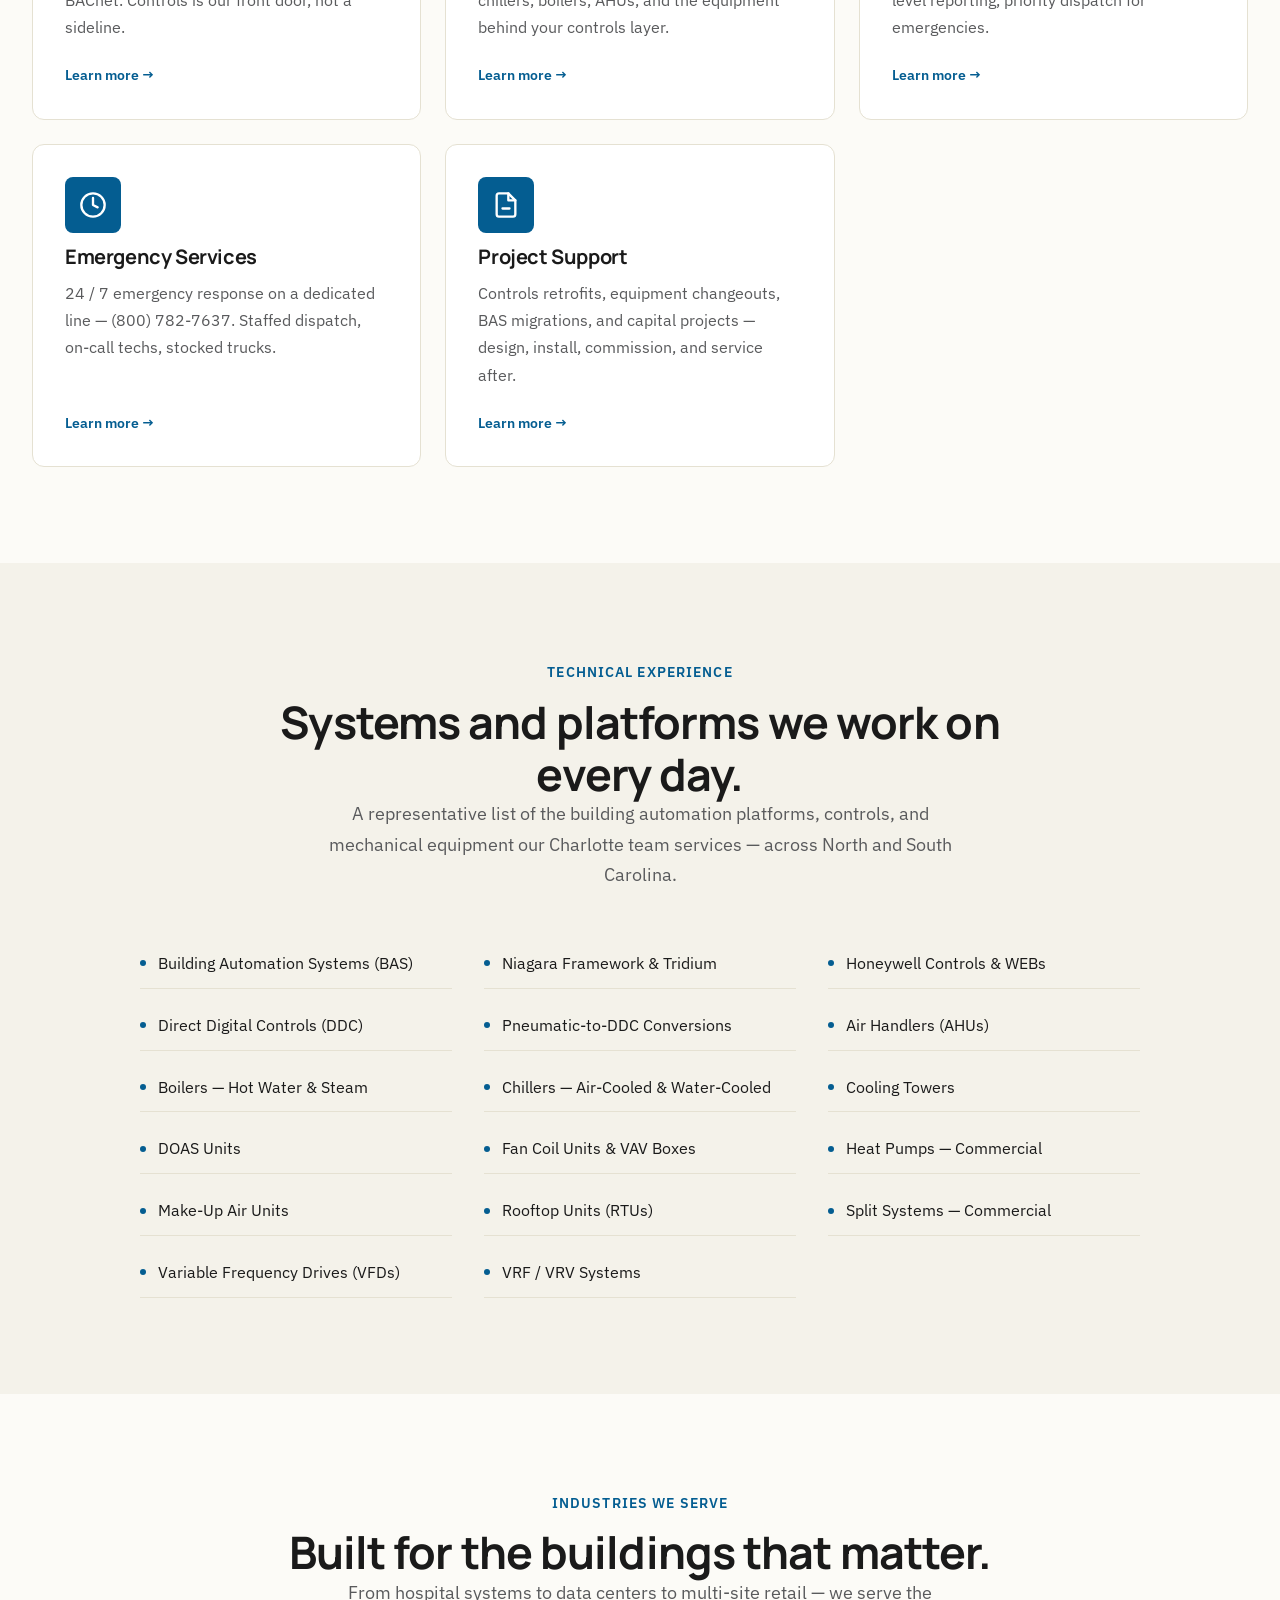
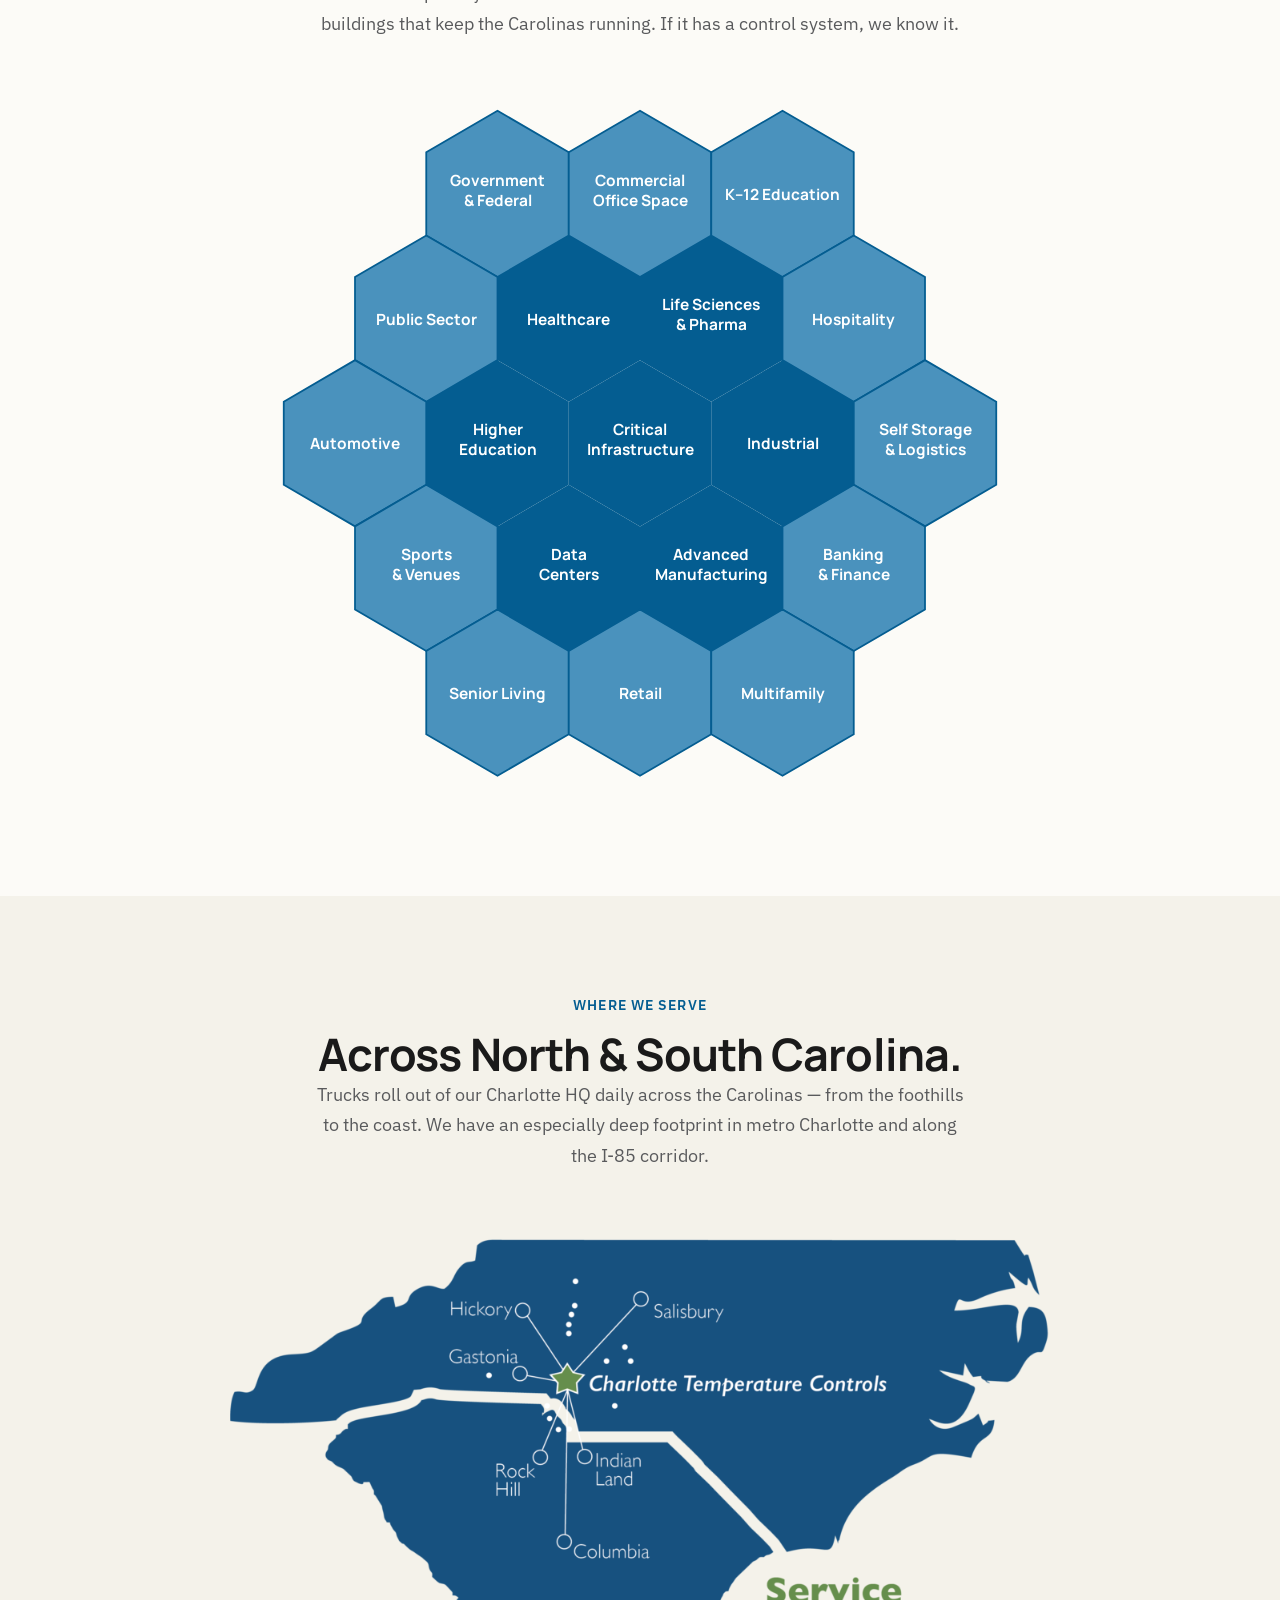
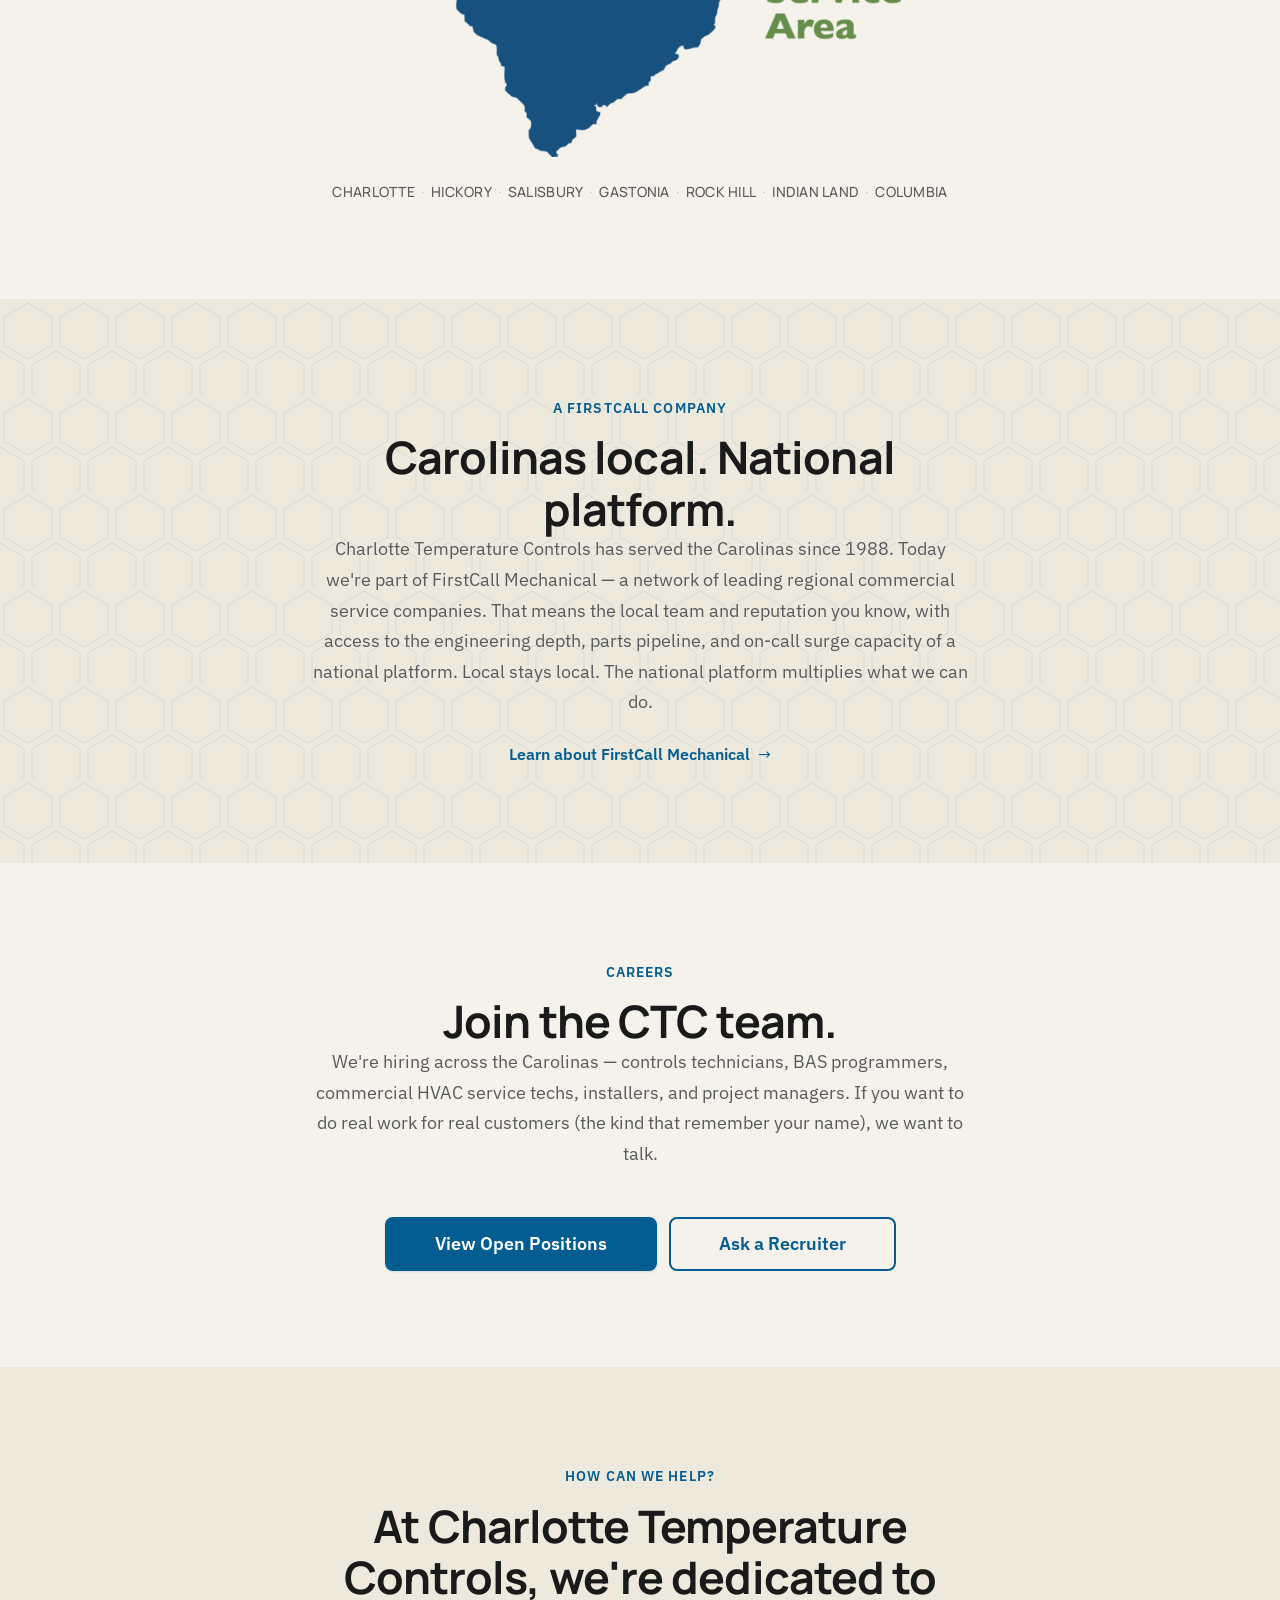
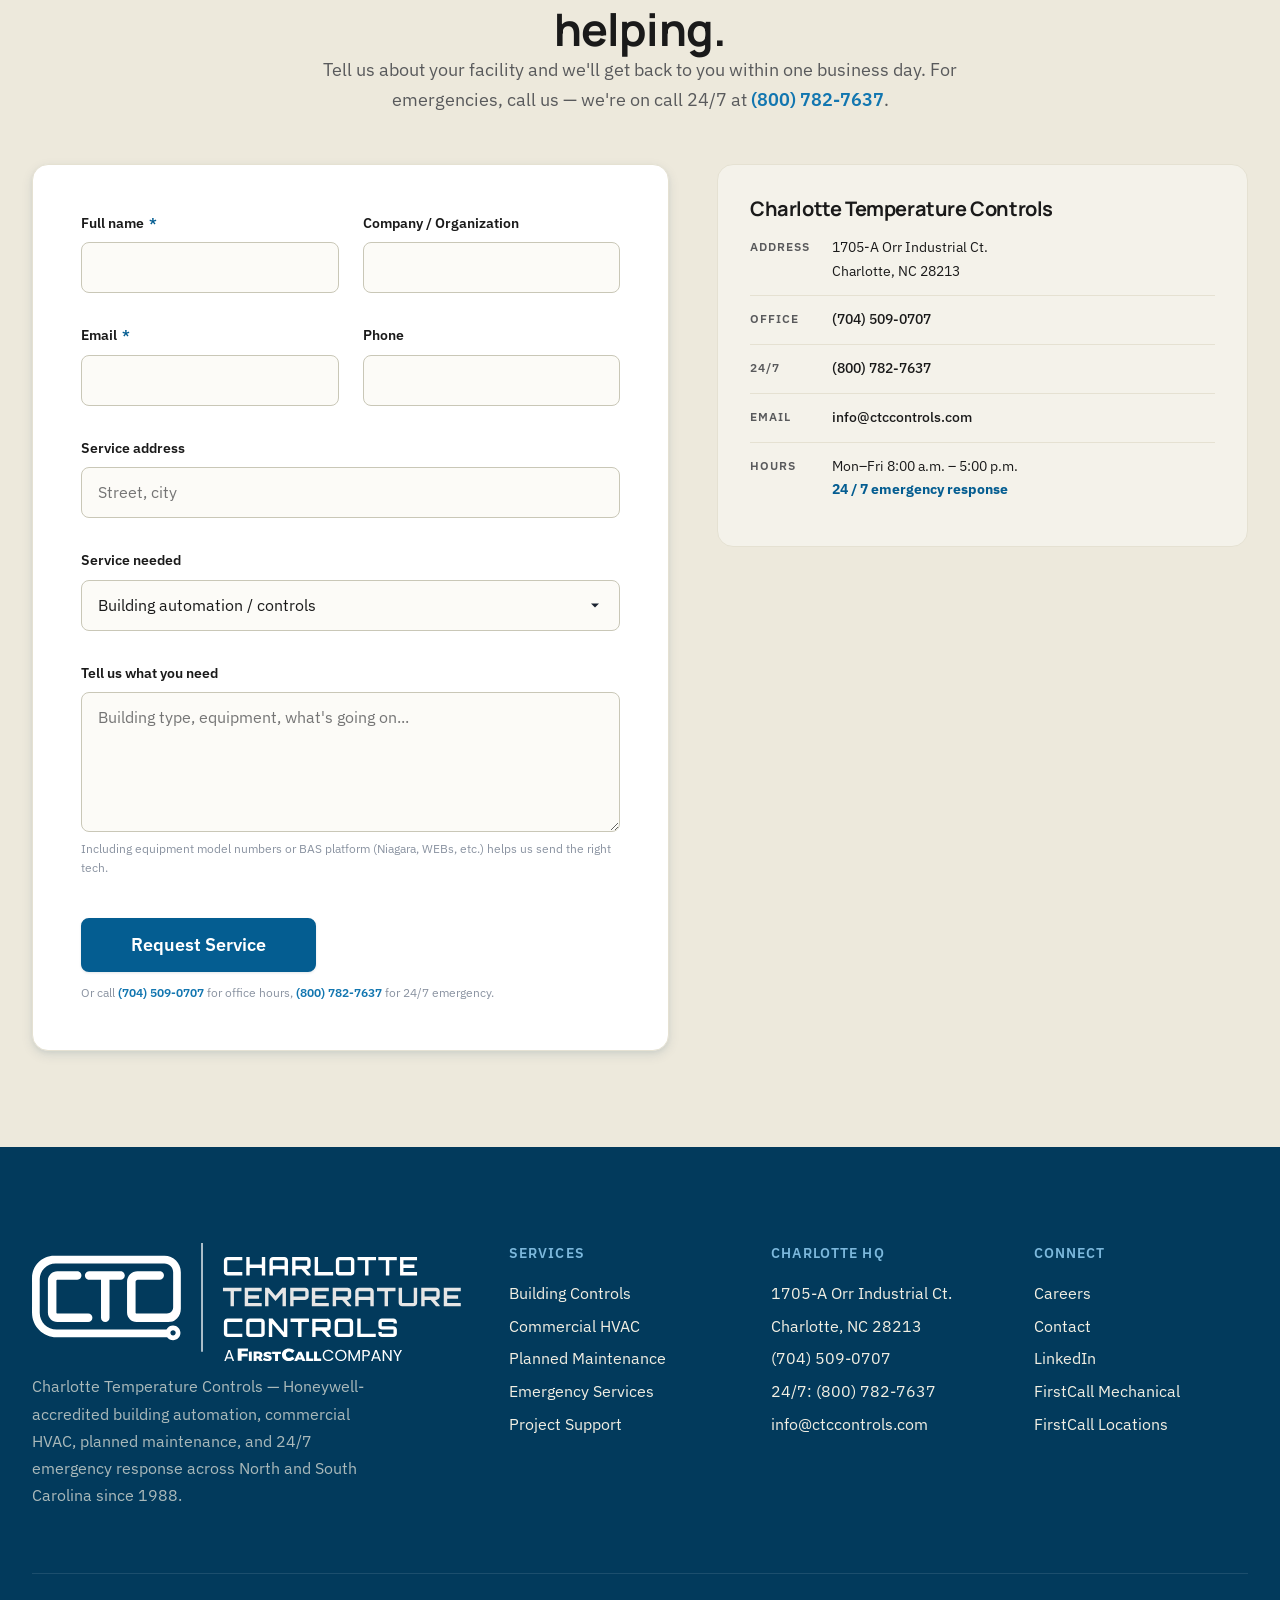
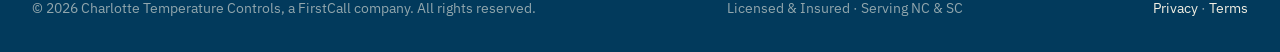
==== commit a51c6202: "Hero eyebrow uses map-green for contrast against navy overlay" ====
--- a/index.html
+++ b/index.html
@@ -119,6 +119,12 @@
   --color-secondary:      #595A5C;  /* Logo gray — "TEMPERATURE" wordmark */
   --color-secondary-dark: #3D3E40;  /* Darker gray for hover states */
   --color-secondary-soft: #BCBDBE;  /* Pale gray for borders / dividers */
+
+  /* Map green — pulled from the CTC service-area graphic ("Service Area"
+     label + Charlotte HQ star). Used for the hero eyebrow so it picks
+     up on the brand's existing third color and pops against the
+     navy-blue hero video. */
+  --color-map-green:      #8FB23B;  /* Sage map green — service-area graphic */
 
   /* Accent — CTC has no contrasting accent in the logo, so we lean
      into the brand blue itself. CTAs use --color-primary directly.
@@ -1535,9 +1541,12 @@
   font-weight: var(--weight-semibold);
   text-transform: uppercase;
   letter-spacing: var(--tracking-caps);
-  color: var(--color-accent);
+  /* Sage green from the CTC service-area map graphic — picks up the
+     brand's third color and provides high-contrast readability against
+     the navy hero overlay (the previous accent blue was getting lost). */
+  color: var(--color-map-green);
   margin-bottom: var(--space-4);
-  text-shadow: 0 1px 6px rgba(0, 0, 0, 0.4);
+  text-shadow: 0 1px 8px rgba(0, 0, 0, 0.55);
 }
 .branch-hero__title {
   font-family: var(--font-display);
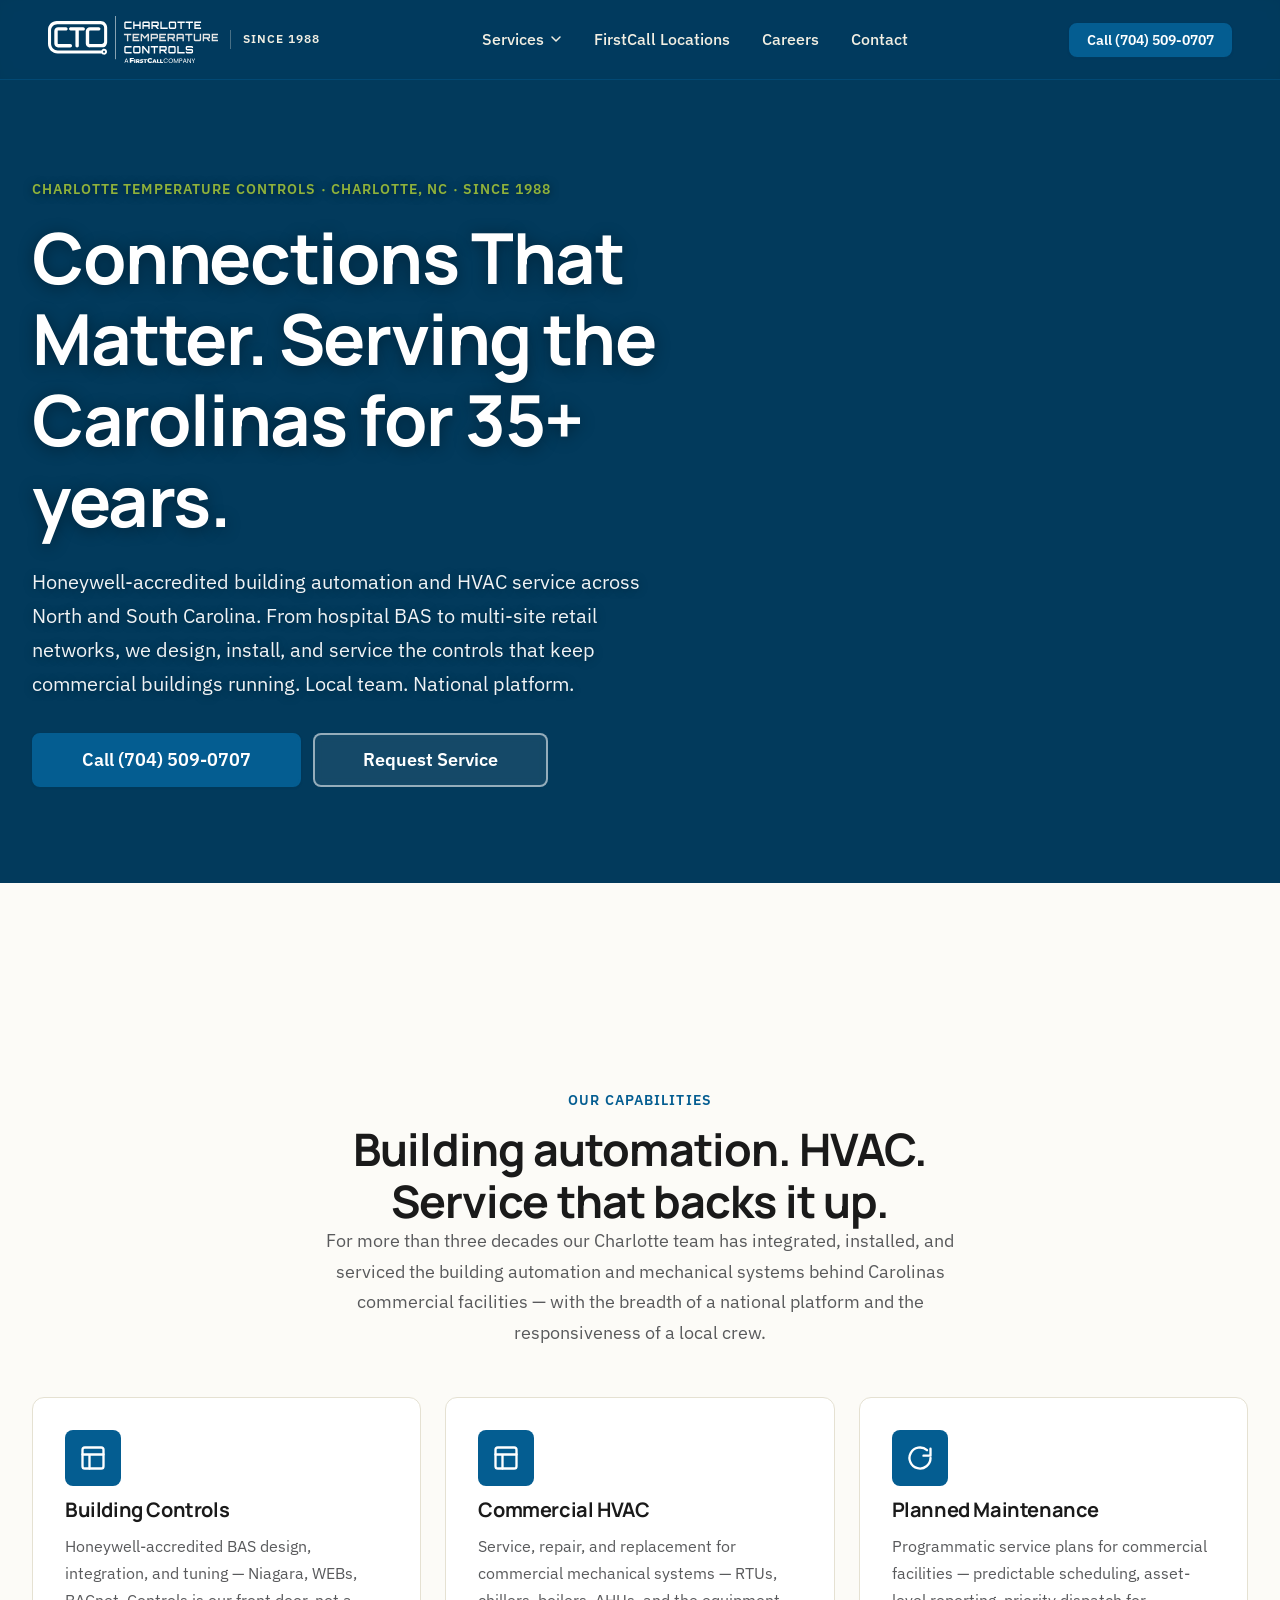
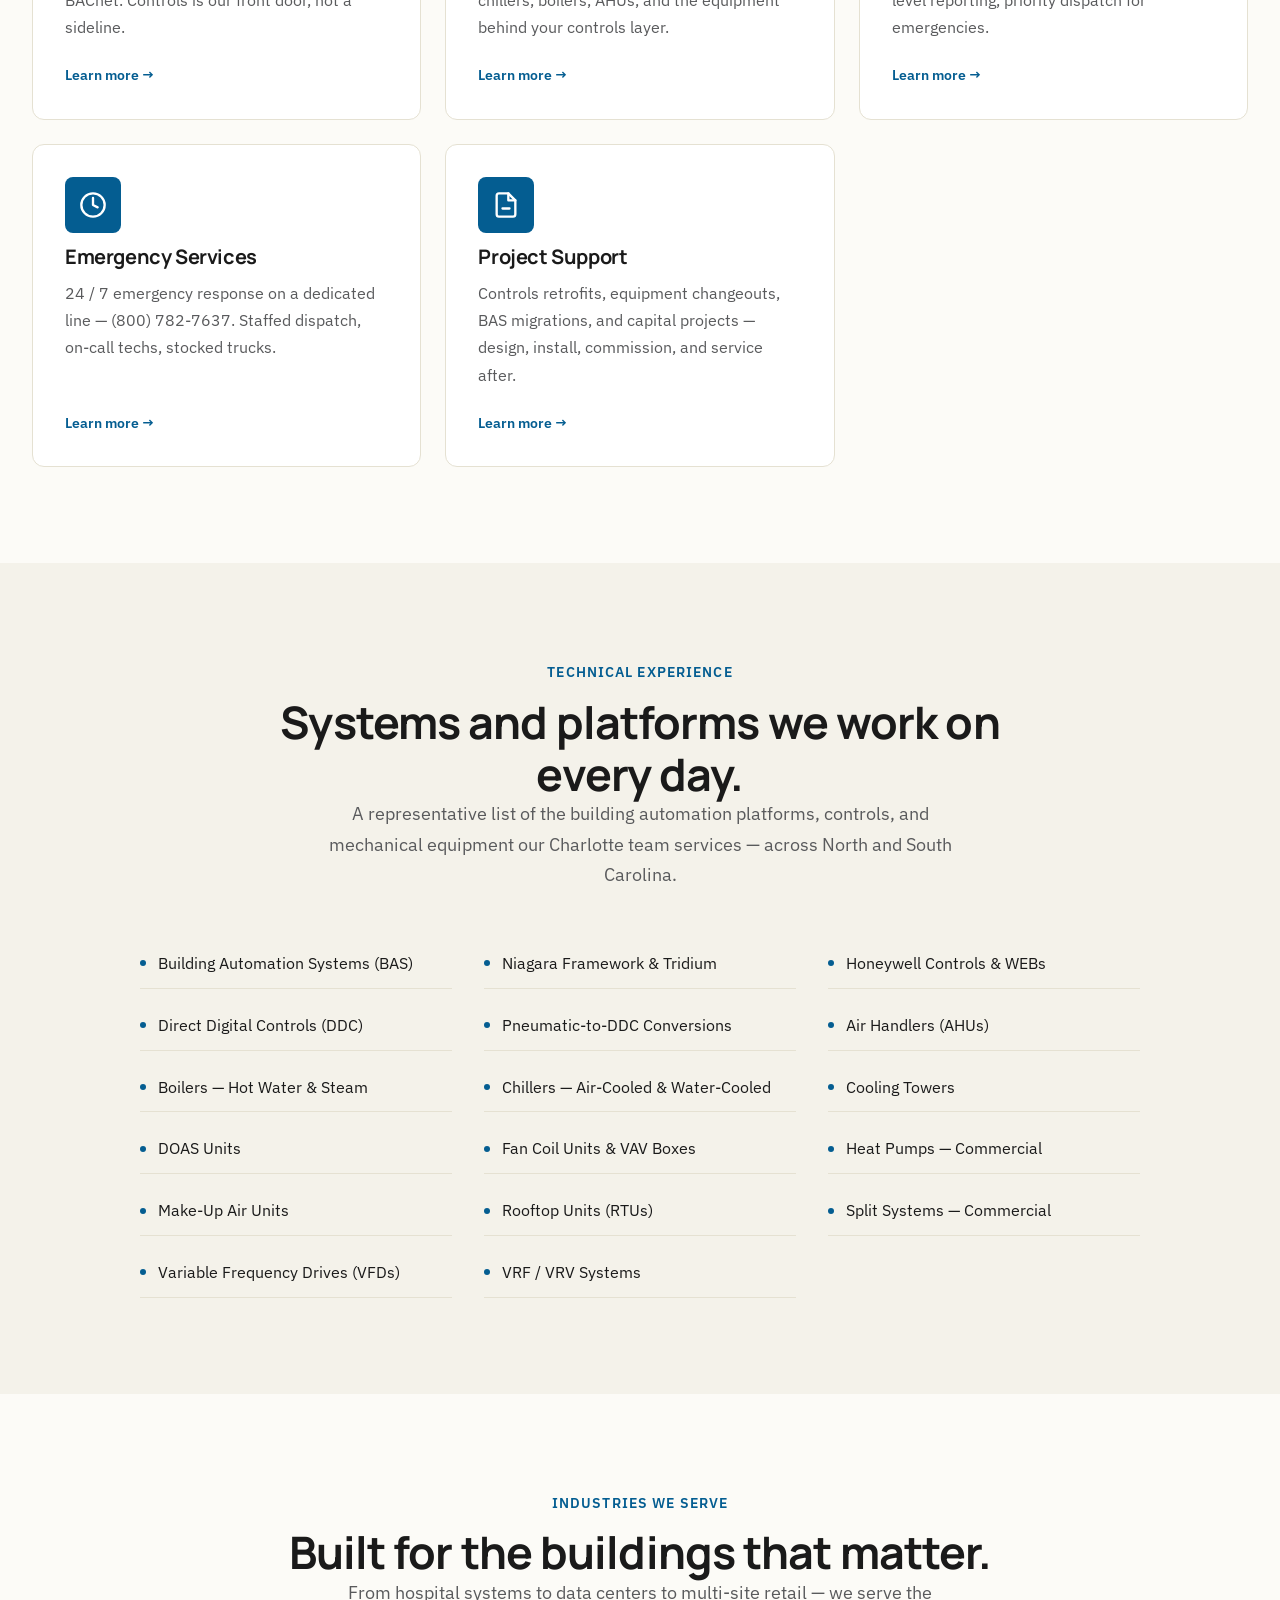
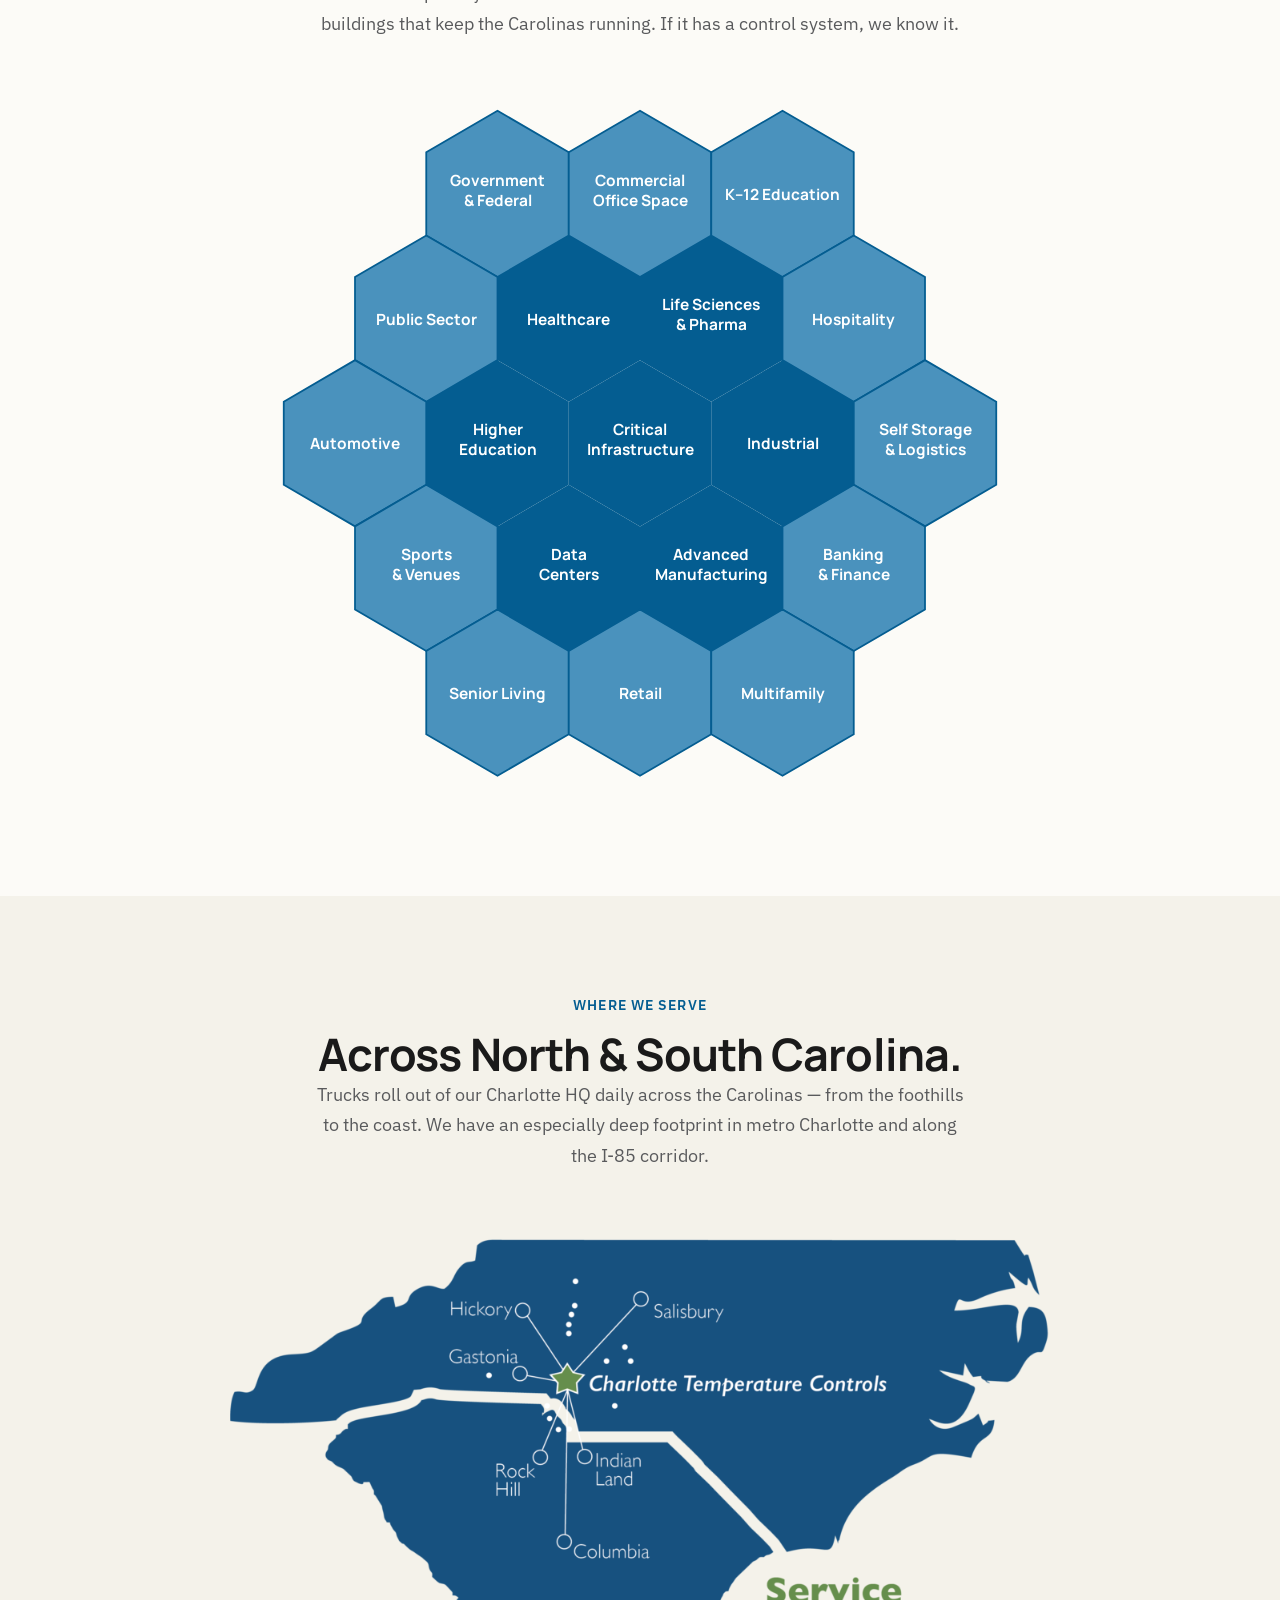
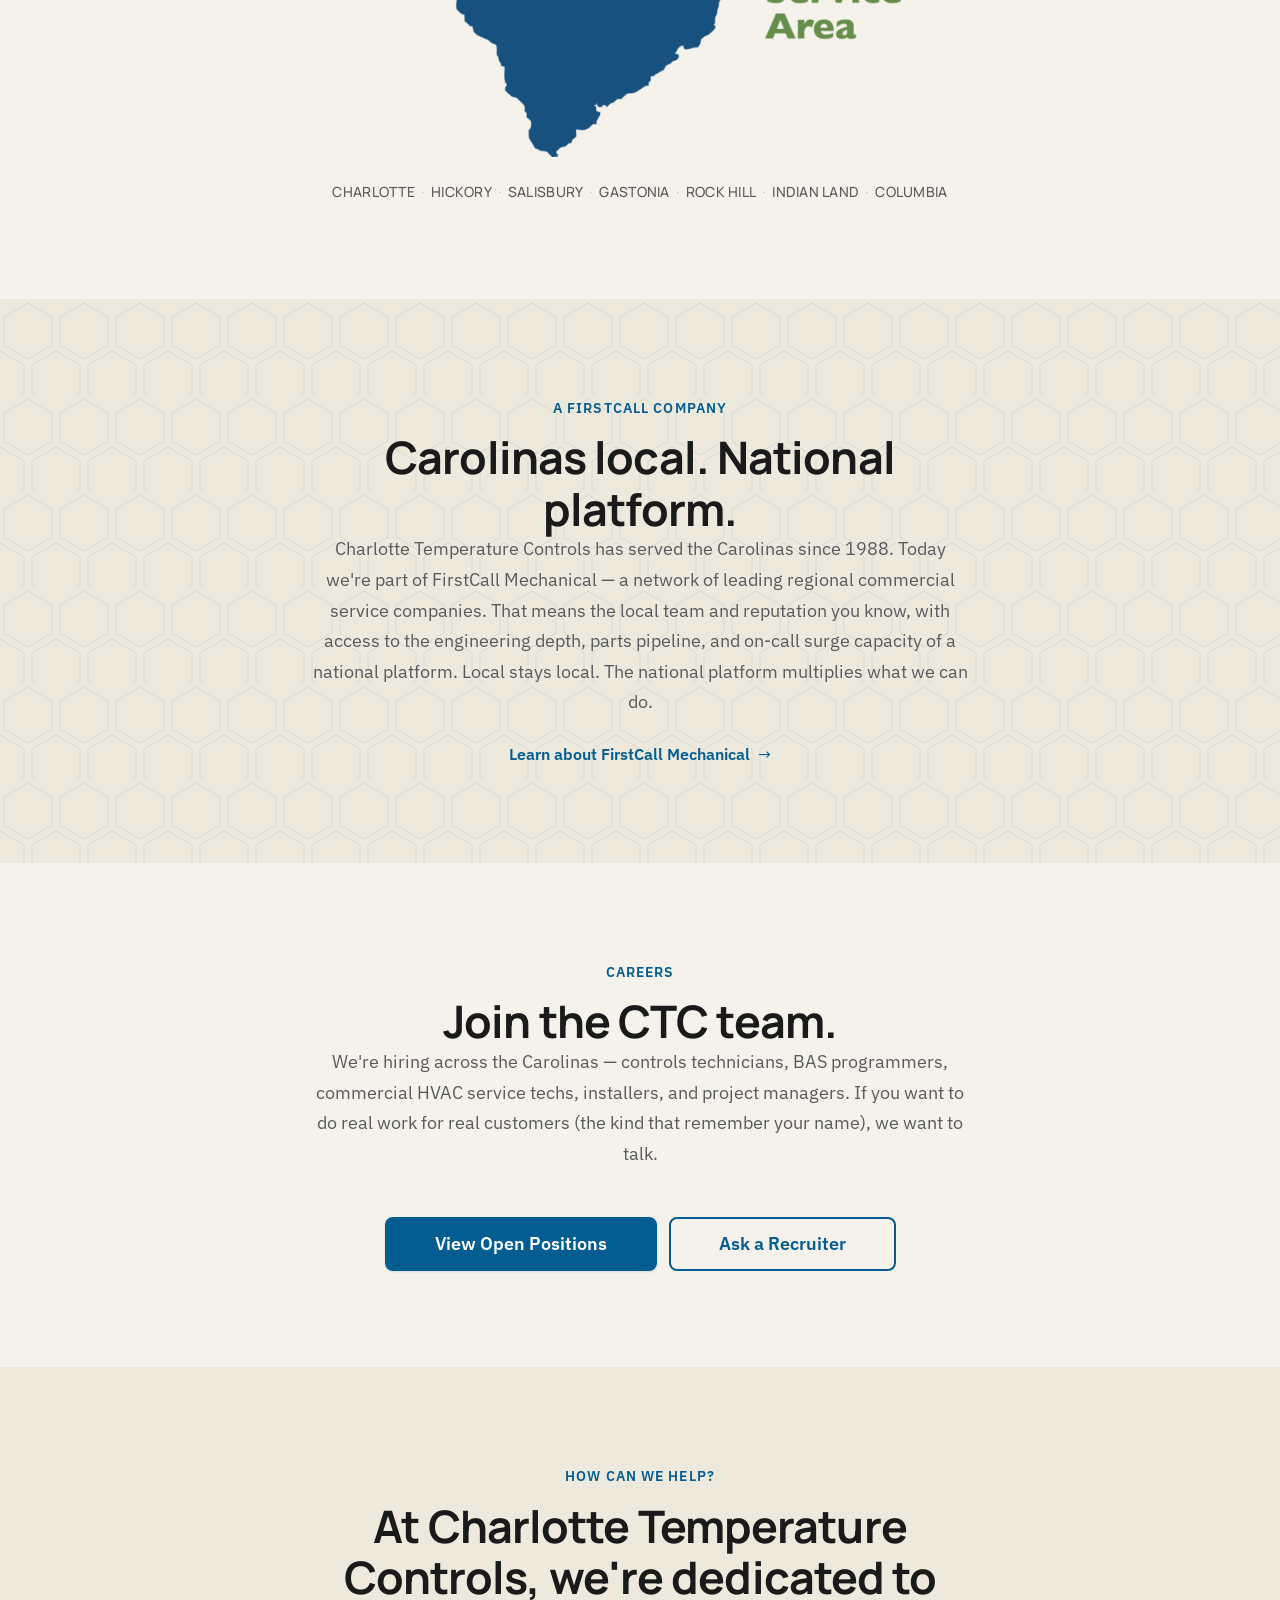
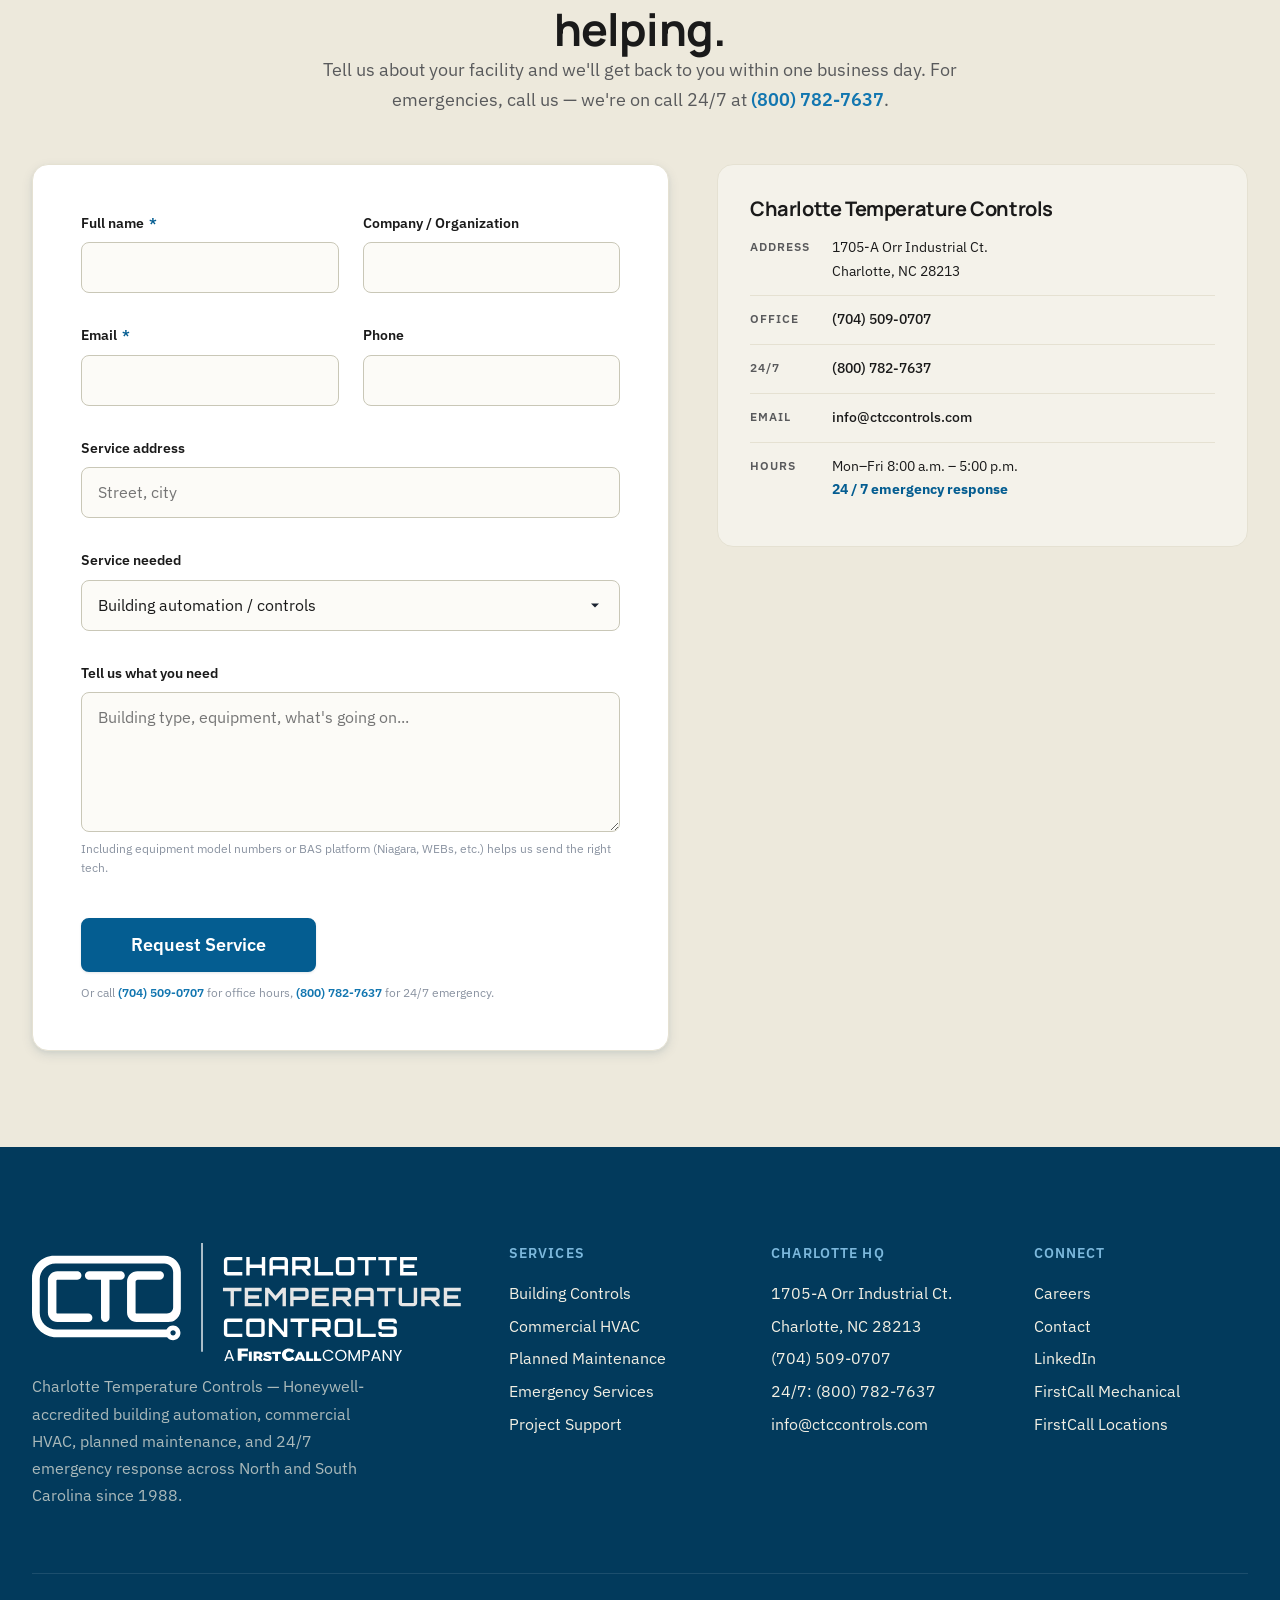
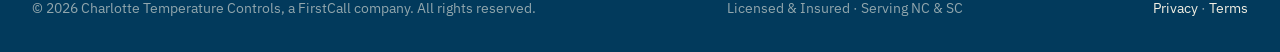
==== commit 6d842068: "Bump header logo 20%" ====
--- a/index.html
+++ b/index.html
@@ -942,7 +942,10 @@
 }
 
 .site-header__logo svg {
-  height: 39px;
+  /* 20% larger than the prior 39px. Header stays at --header-height (80px);
+     the logo just consumes more of the existing vertical room — no extra
+     padding/border was around it, so nothing else needs adjusting. */
+  height: 47px;
   width: auto;
   display: block;
 }
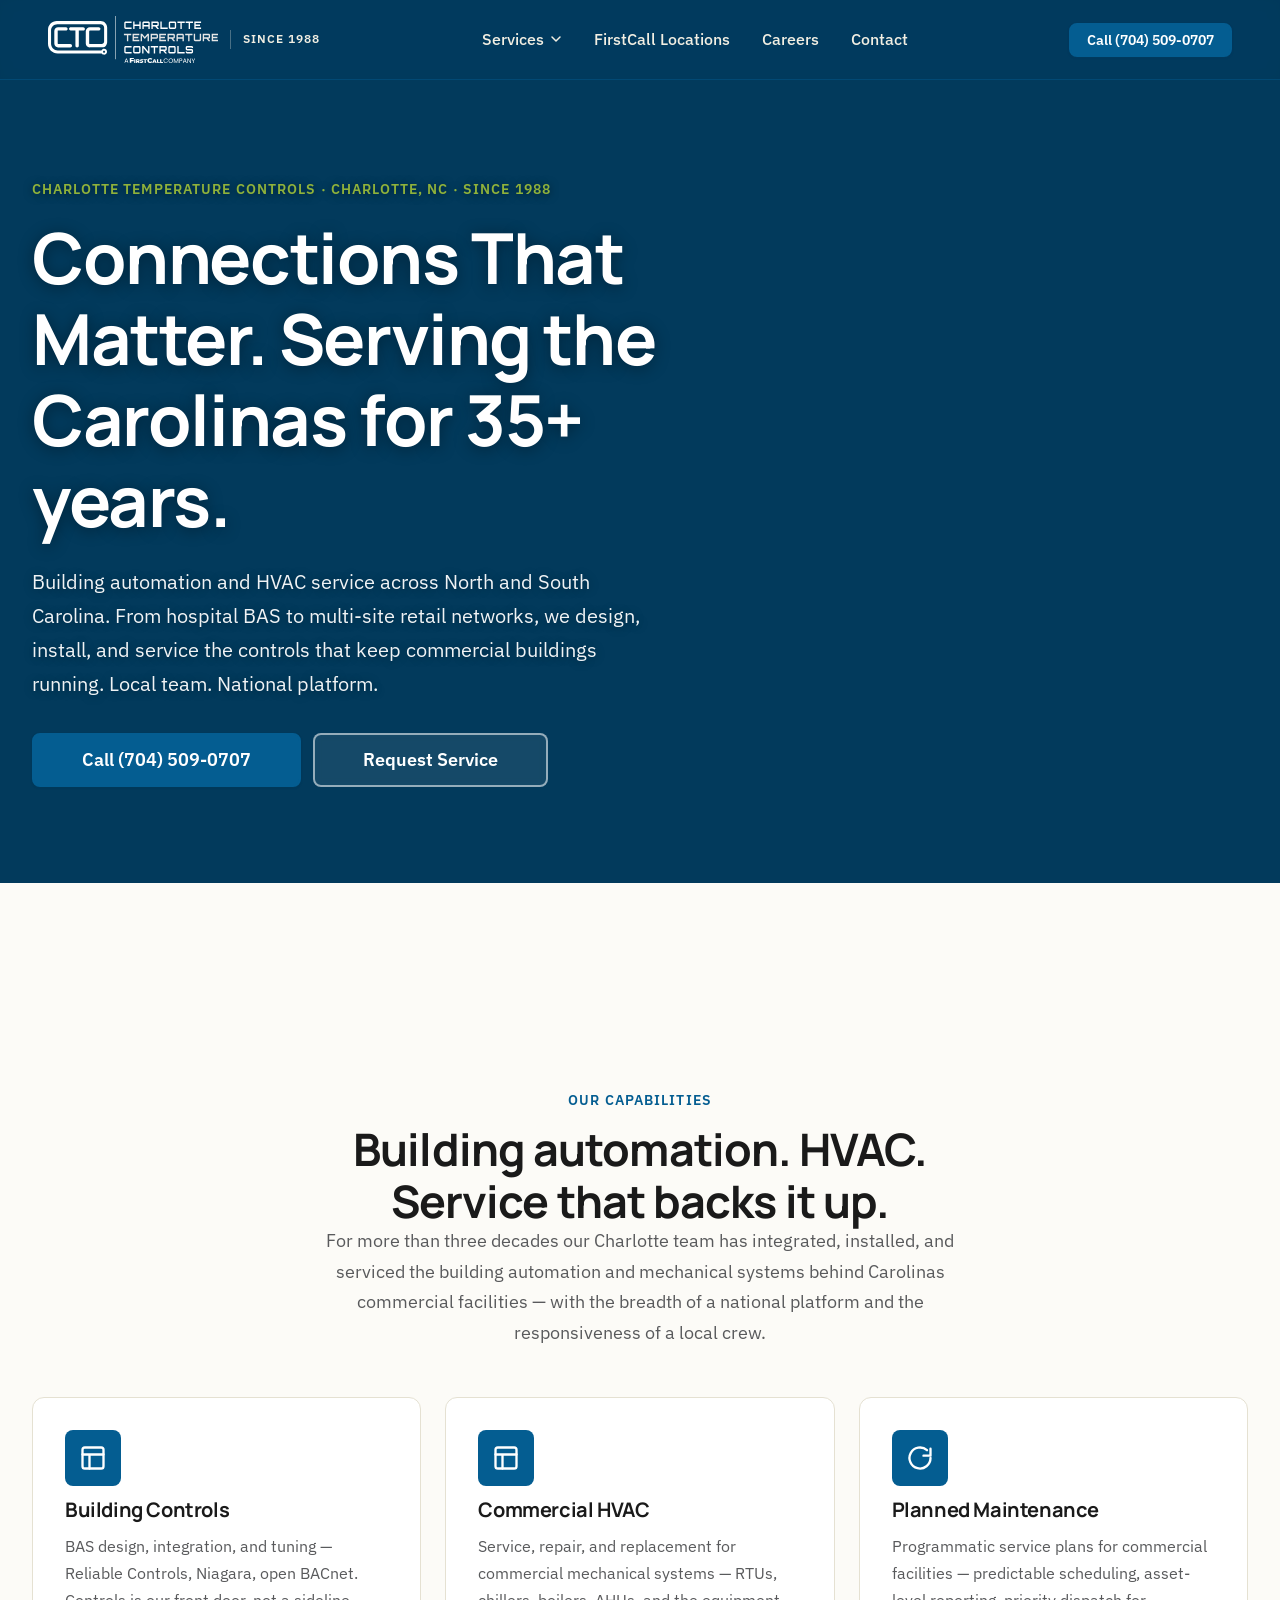
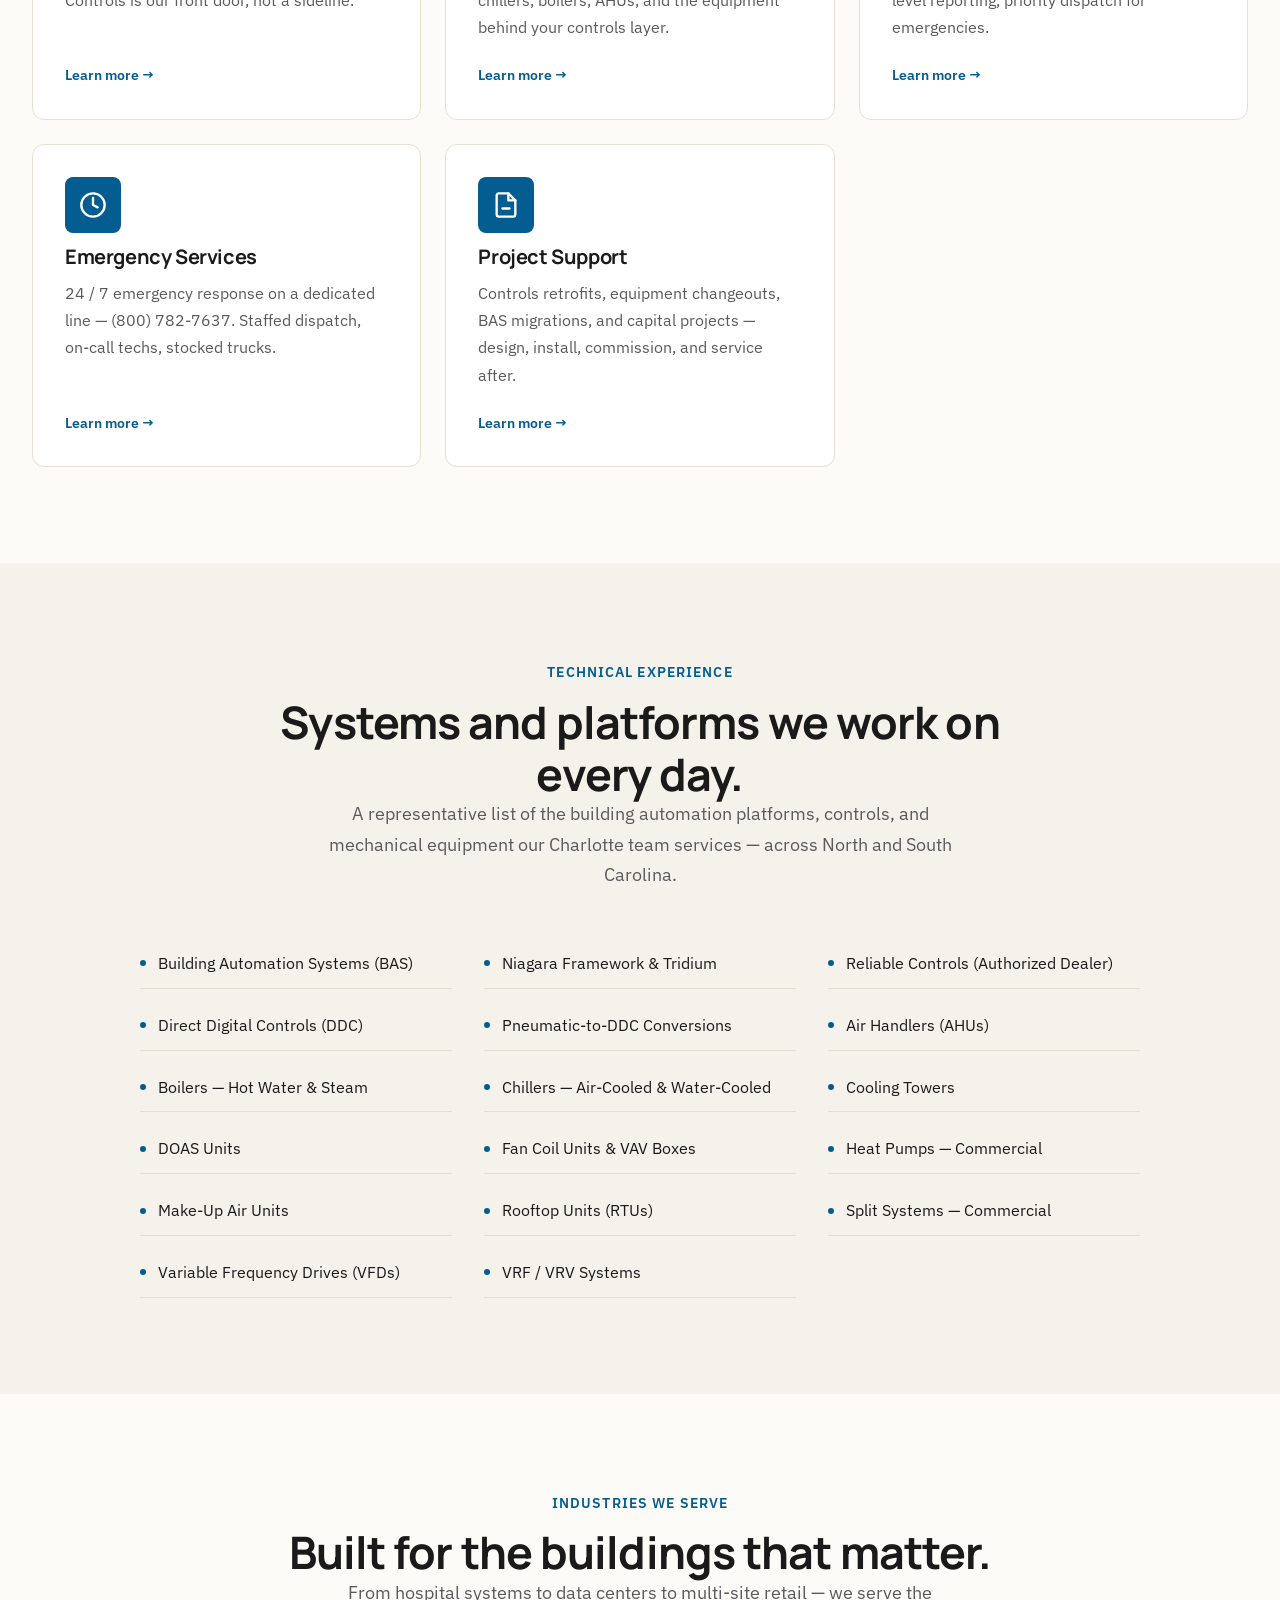
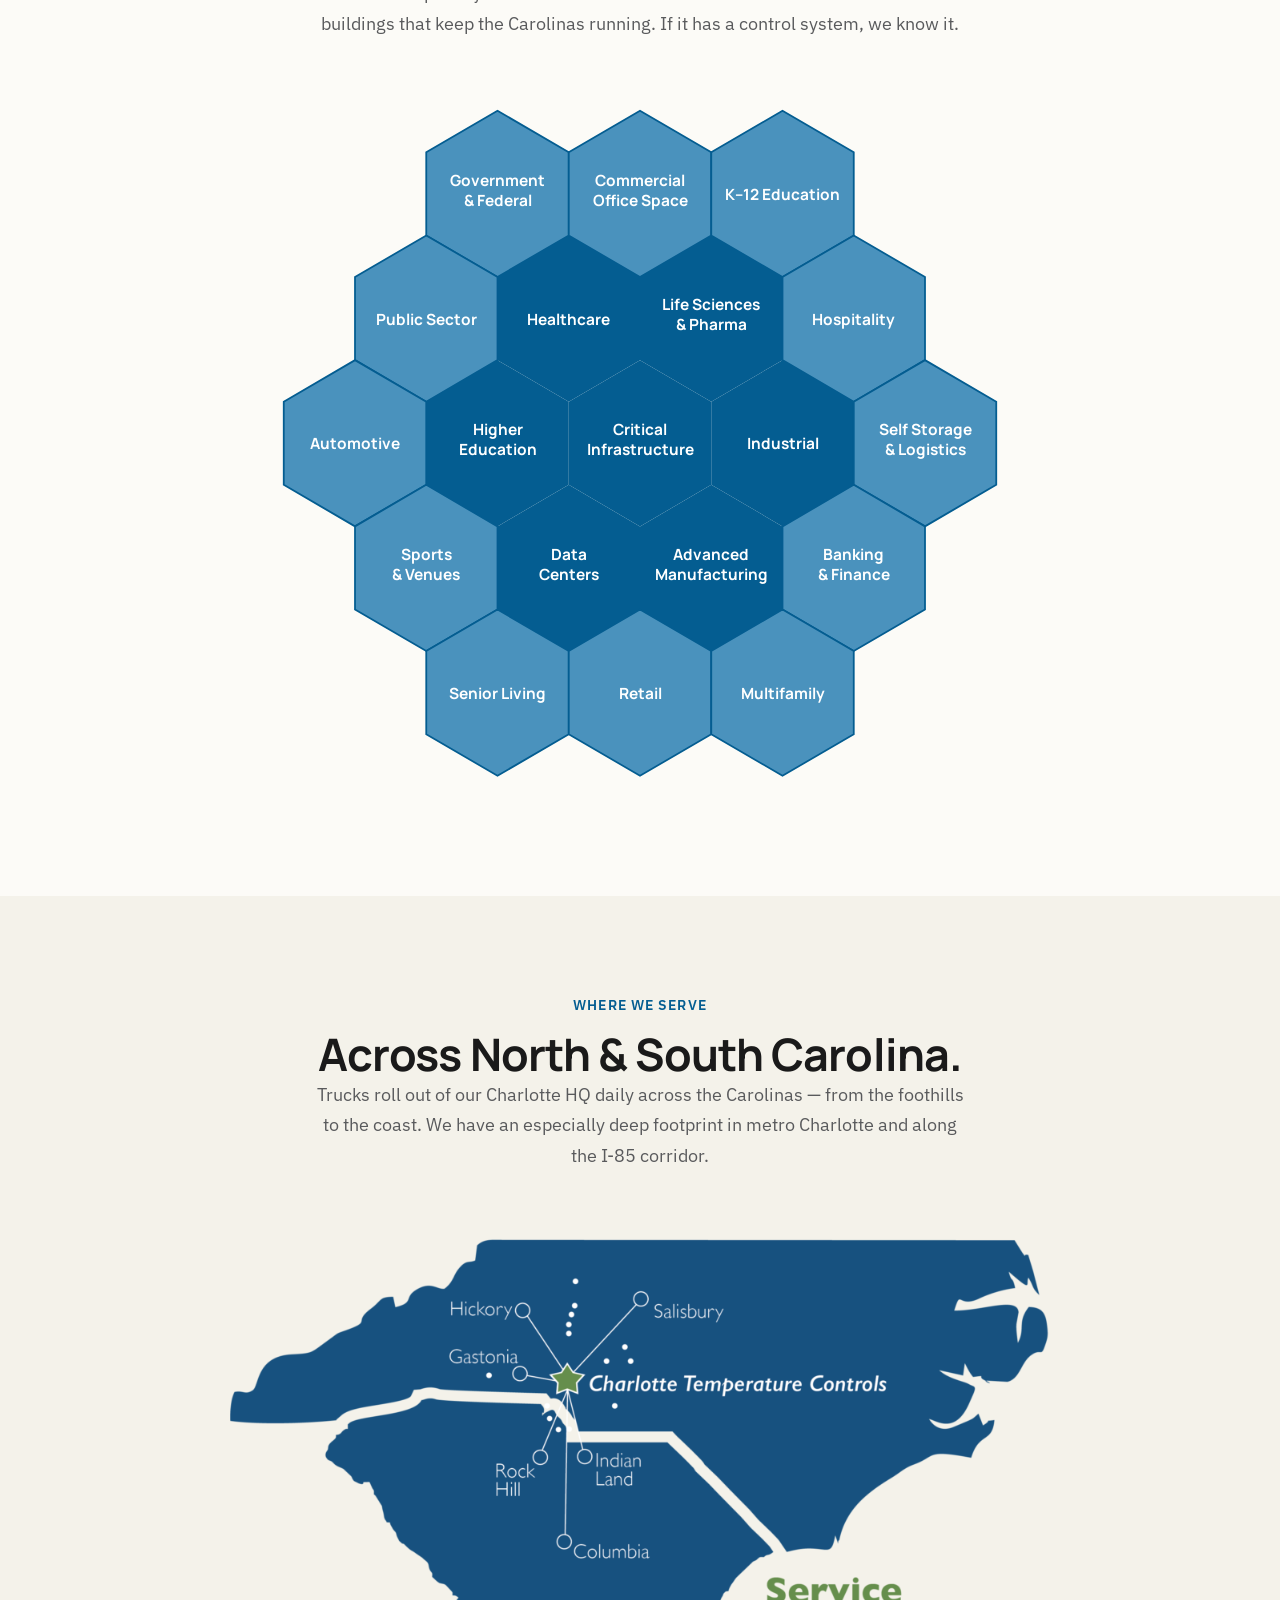
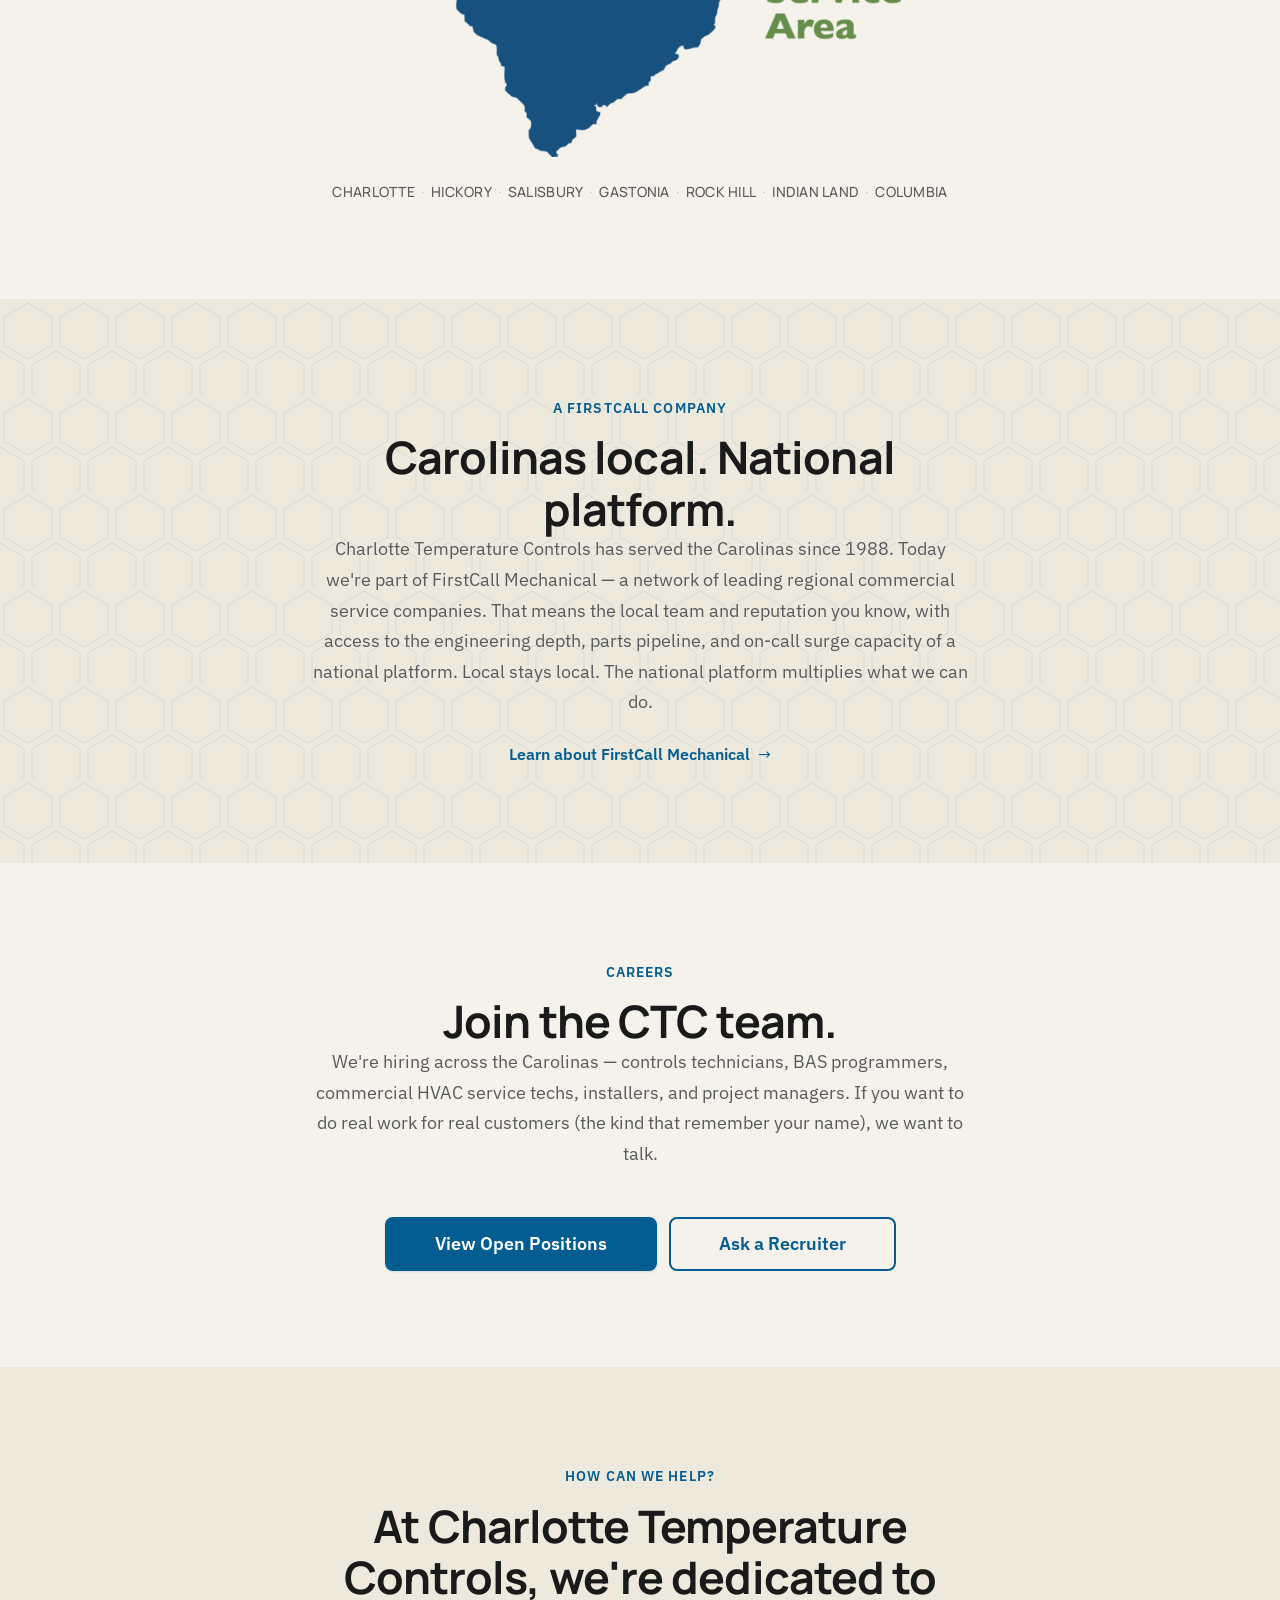
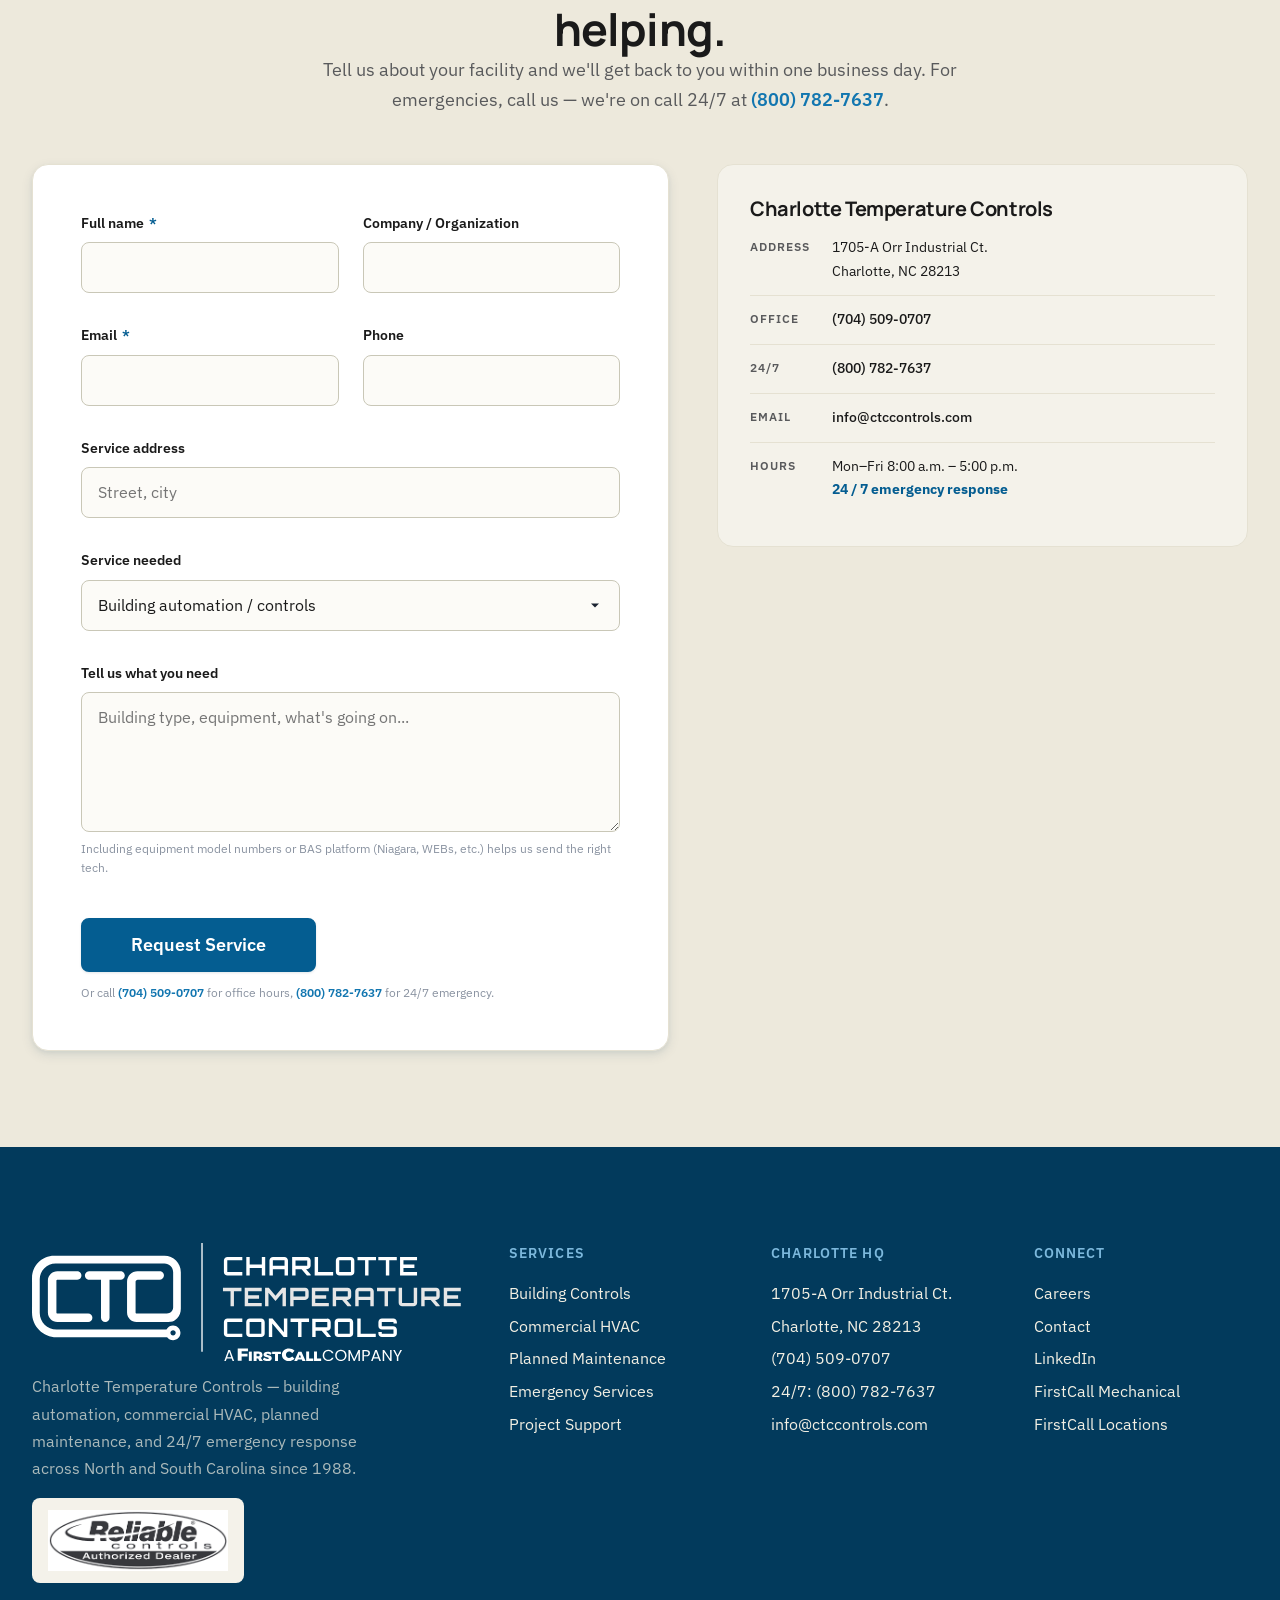
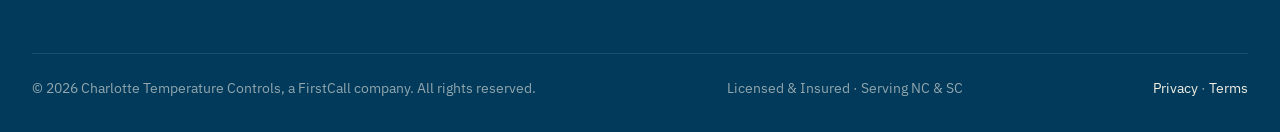
==== commit f8a35548: "Drop Honeywell references; add Reliable Controls Authorized Dealer badge to home footer + controls p" ====
--- a/index.html
+++ b/index.html
@@ -6,9 +6,10 @@
 
   Hydrated from config.json at the repo root by
   scripts/build-branches.js. Mirrors the Starnes single-location
-  pattern but with CTC's controls/BAS-leaning content, a partner-
-  strip section for the Honeywell accreditation callout, and the
-  residential service entry removed (CTC is commercial-only).
+  pattern but with CTC's controls/BAS-leaning content. The
+  residential service entry is removed (CTC is commercial-only),
+  and a small Reliable Controls Authorized Dealer badge sits in
+  the footer's brand column.
 
   Handlebars subset:
     , , [object Object], ,
@@ -25,7 +26,7 @@
   <meta charset="UTF-8" />
   <meta name="viewport" content="width=device-width, initial-scale=1.0" />
   <title>Charlotte Temperature Controls</title>
-  <meta name="description" content="Charlotte Temperature Controls — Honeywell-accredited building automation, commercial HVAC, planned maintenance, 24/7 emergency service, and project support across North and South Carolina. Charlotte, NC. Since 1988." />
+  <meta name="description" content="Charlotte Temperature Controls — building automation, commercial HVAC, planned maintenance, 24/7 emergency service, and project support across North and South Carolina. Reliable Controls Authorized Dealer. Charlotte, NC. Since 1988." />
 
   <meta property="og:type" content="website" />
   <meta property="og:title" content="Charlotte Temperature Controls" />
@@ -1946,6 +1947,25 @@
 .contact-card__value a { color: var(--color-text); font-weight: var(--weight-medium); }
 .contact-card__value a:hover { color: var(--color-accent); }
 
+
+    /* Reliable Controls Authorized Dealer badge in the footer brand
+       column. Light cream background card so the badge's dark
+       wordmark reads against the navy footer. */
+    .site-footer__partner {
+      display: inline-block;
+      margin-top: var(--space-4);
+      background: var(--color-bg-soft);
+      padding: var(--space-3) var(--space-4);
+      border-radius: var(--radius-md);
+      transition: transform var(--duration-fast) var(--ease-out);
+    }
+    .site-footer__partner:hover { transform: translateY(-1px); }
+    .site-footer__partner-badge {
+      display: block;
+      max-width: 100%;
+      width: 180px;
+      height: auto;
+    }
 
     /* Service Area section — centered map graphic + supporting copy. */
     .service-area-map {
@@ -2120,7 +2140,7 @@
         <div class="branch-hero__inner">
           <span class="branch-hero__eyebrow">Charlotte Temperature Controls · Charlotte, NC · Since 1988</span>
           <h1 class="branch-hero__title">Connections That Matter. Serving the Carolinas for 35+ years.</h1>
-          <p class="branch-hero__lede">Honeywell-accredited building automation and HVAC service across North and South Carolina. From hospital BAS to multi-site retail networks, we design, install, and service the controls that keep commercial buildings running. Local team. National platform.</p>
+          <p class="branch-hero__lede">Building automation and HVAC service across North and South Carolina. From hospital BAS to multi-site retail networks, we design, install, and service the controls that keep commercial buildings running. Local team. National platform.</p>
           <div class="branch-hero__cta">
             <a class="btn btn--primary btn--lg" href="tel:+17045090707">Call (704) 509-0707</a>
             <a class="btn btn--outline btn--lg" href="#contact">Request Service</a>
@@ -2156,7 +2176,7 @@
               <svg viewBox="0 0 24 24" fill="none" stroke="currentColor" stroke-width="2" stroke-linecap="round" stroke-linejoin="round"><rect x="3" y="3" width="18" height="18" rx="2"/><path d="M3 9h18M9 21V9"/></svg>
             </span>
             <h4 class="capability__title">Building Controls</h4>
-            <p class="capability__body">Honeywell-accredited BAS design, integration, and tuning — Niagara, WEBs, BACnet. Controls is our front door, not a sideline.</p>
+            <p class="capability__body">BAS design, integration, and tuning — Reliable Controls, Niagara, open BACnet. Controls is our front door, not a sideline.</p>
             <span class="capability__cta" aria-hidden="true">Learn more →</span>
           </a>
           
@@ -2215,7 +2235,7 @@
           
           <li>Niagara Framework & Tridium</li>
           
-          <li>Honeywell Controls & WEBs</li>
+          <li>Reliable Controls (Authorized Dealer)</li>
           
           <li>Direct Digital Controls (DDC)</li>
           
@@ -2506,7 +2526,10 @@
     </g>
   </g>
 </svg>
-          <p>Charlotte Temperature Controls — Honeywell-accredited building automation, commercial HVAC, planned maintenance, and 24/7 emergency response across North and South Carolina since 1988.</p>
+          <p>Charlotte Temperature Controls — building automation, commercial HVAC, planned maintenance, and 24/7 emergency response across North and South Carolina since 1988.</p>
+          <a class="site-footer__partner" href="services/building-controls.html" aria-label="Reliable Controls Authorized Dealer — see Building Controls services">
+            <img class="site-footer__partner-badge" src="shared/img/logos/reliable-controls-dealer.png" alt="Reliable Controls Authorized Dealer" />
+          </a>
         </div>
         <div>
           <div class="site-footer__heading">Services</div>
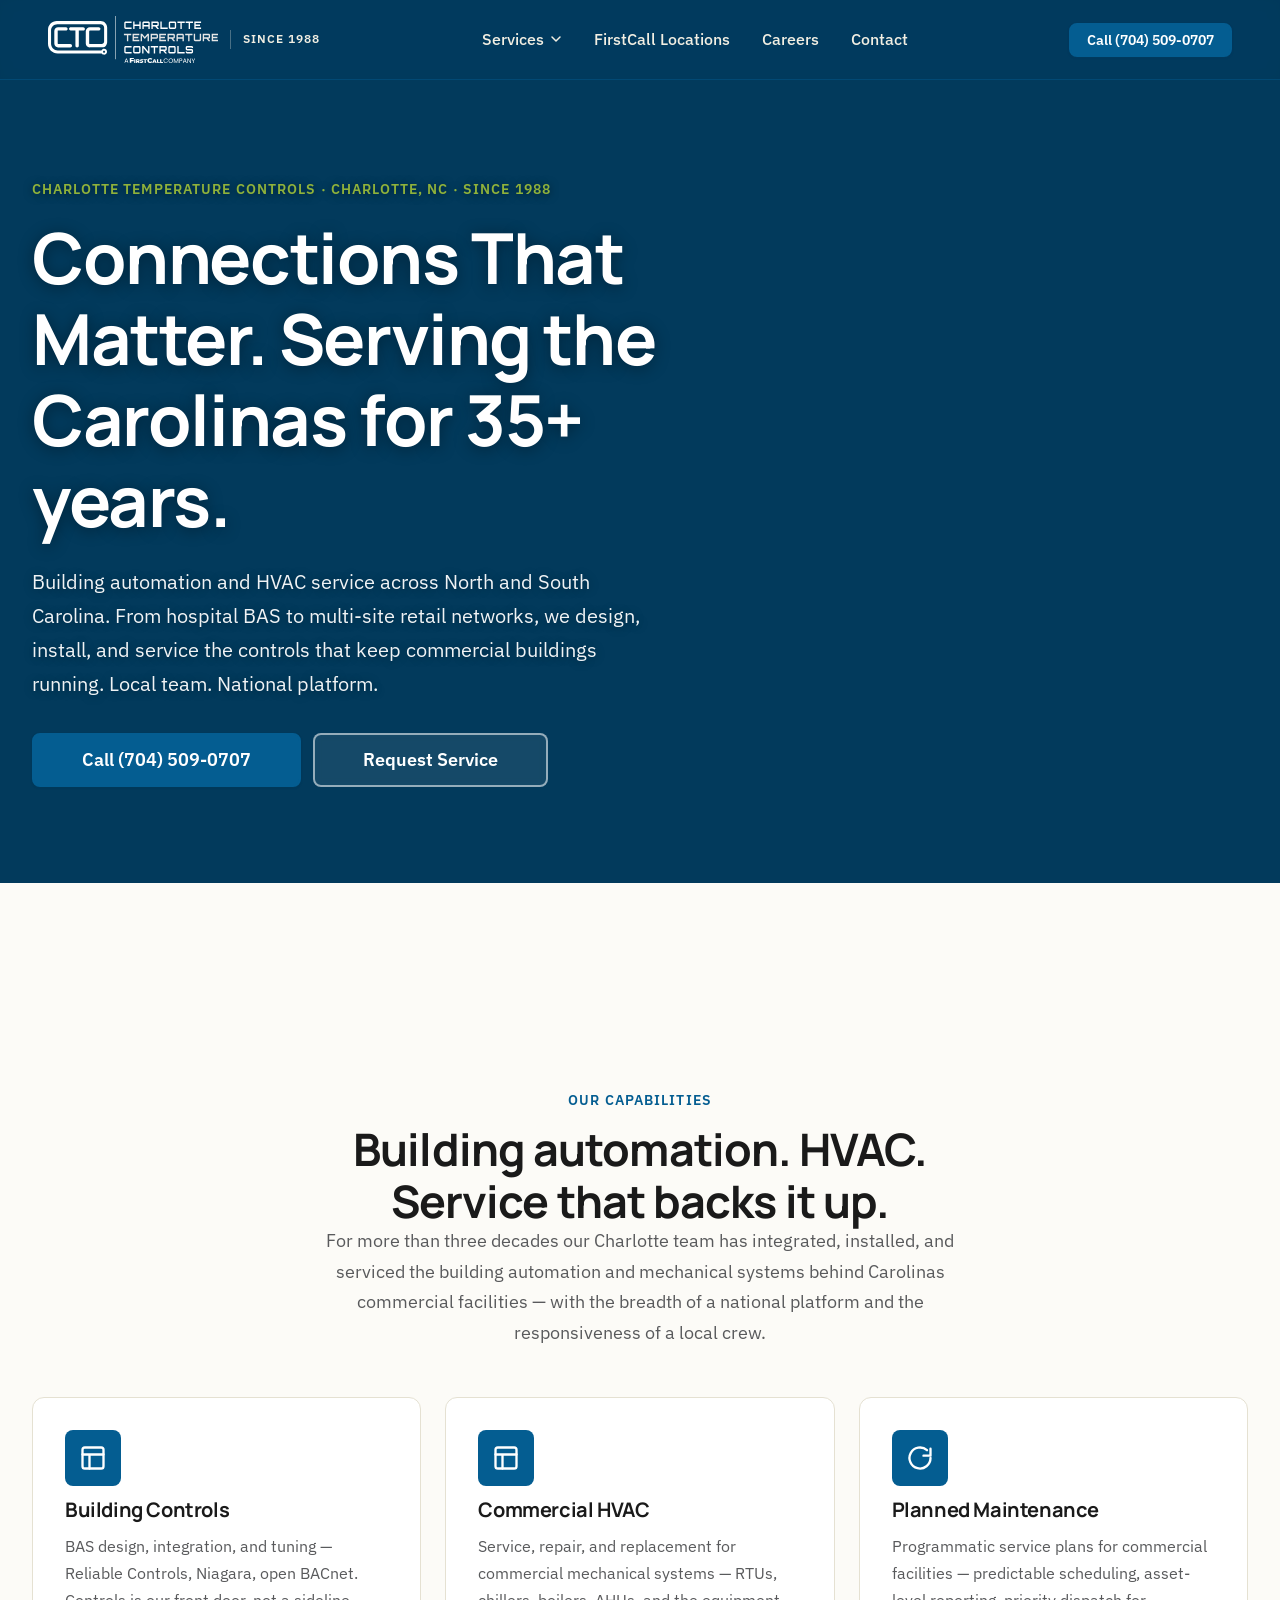
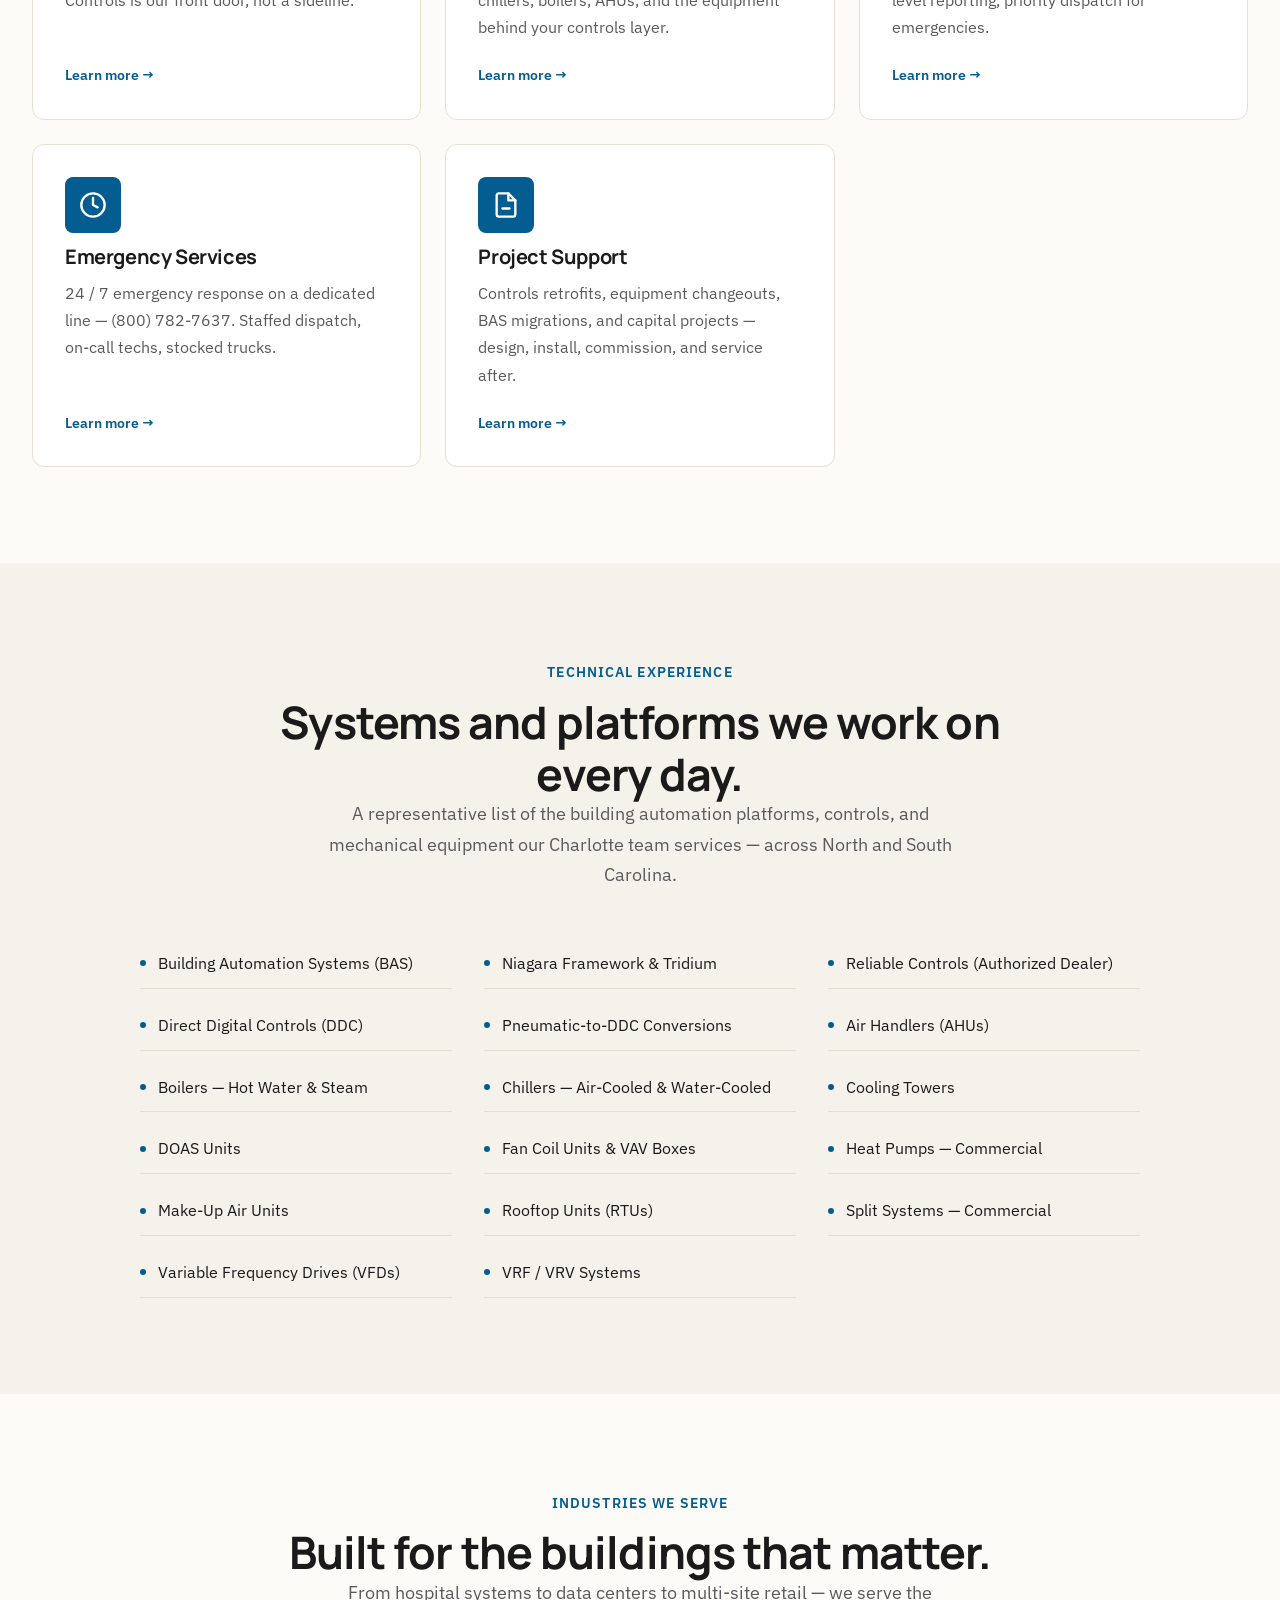
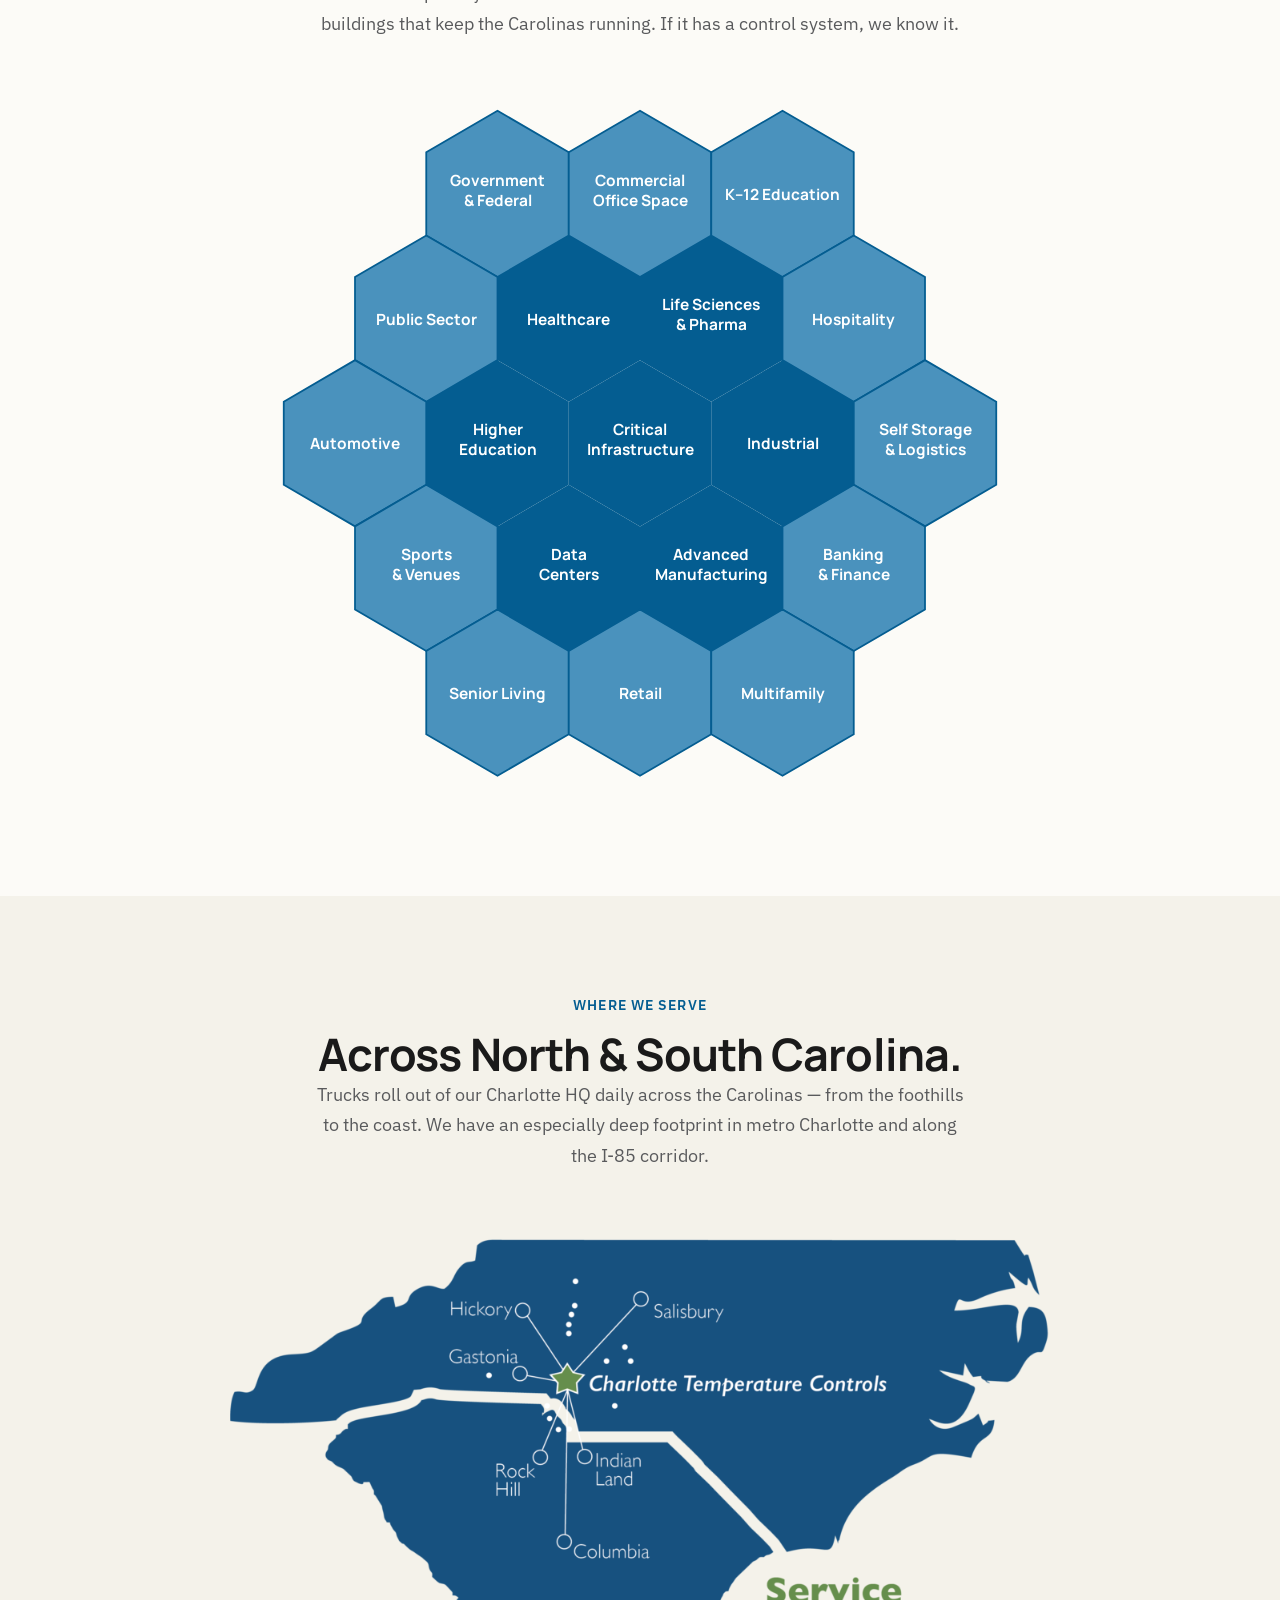
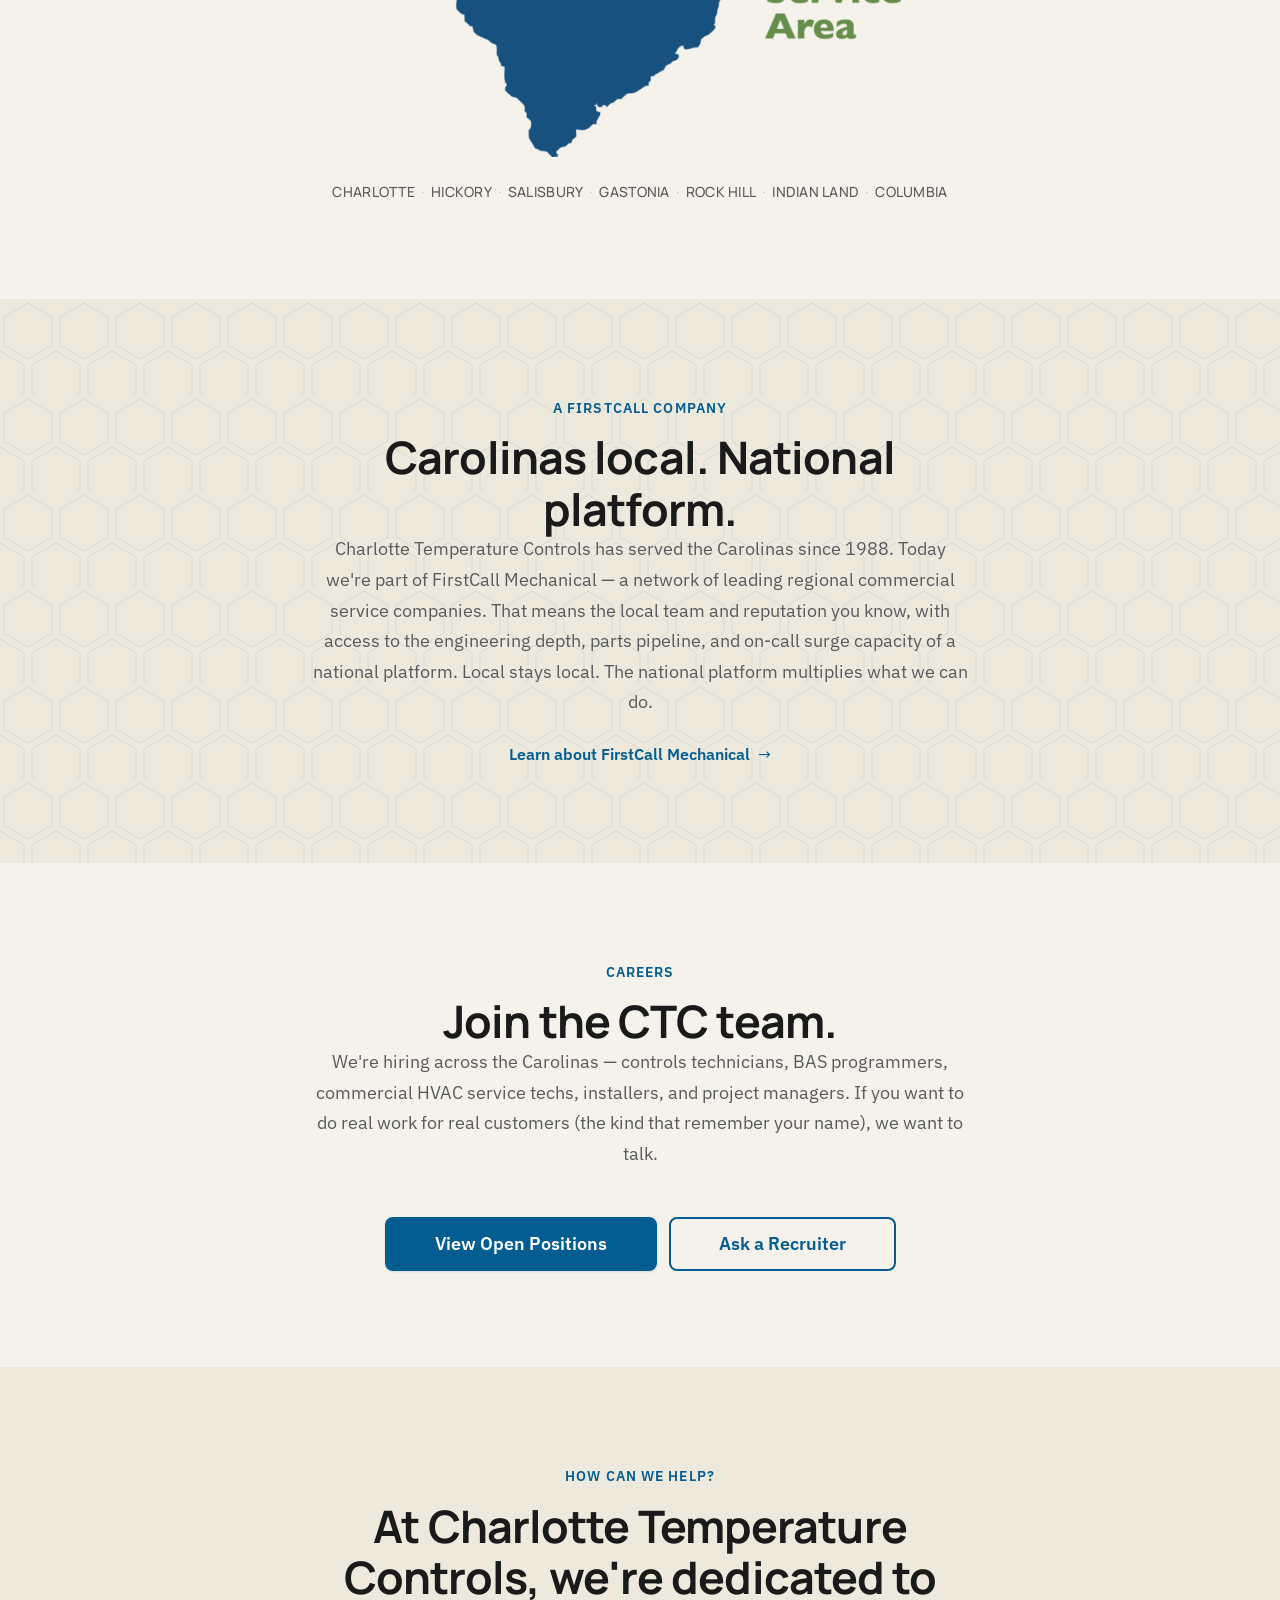
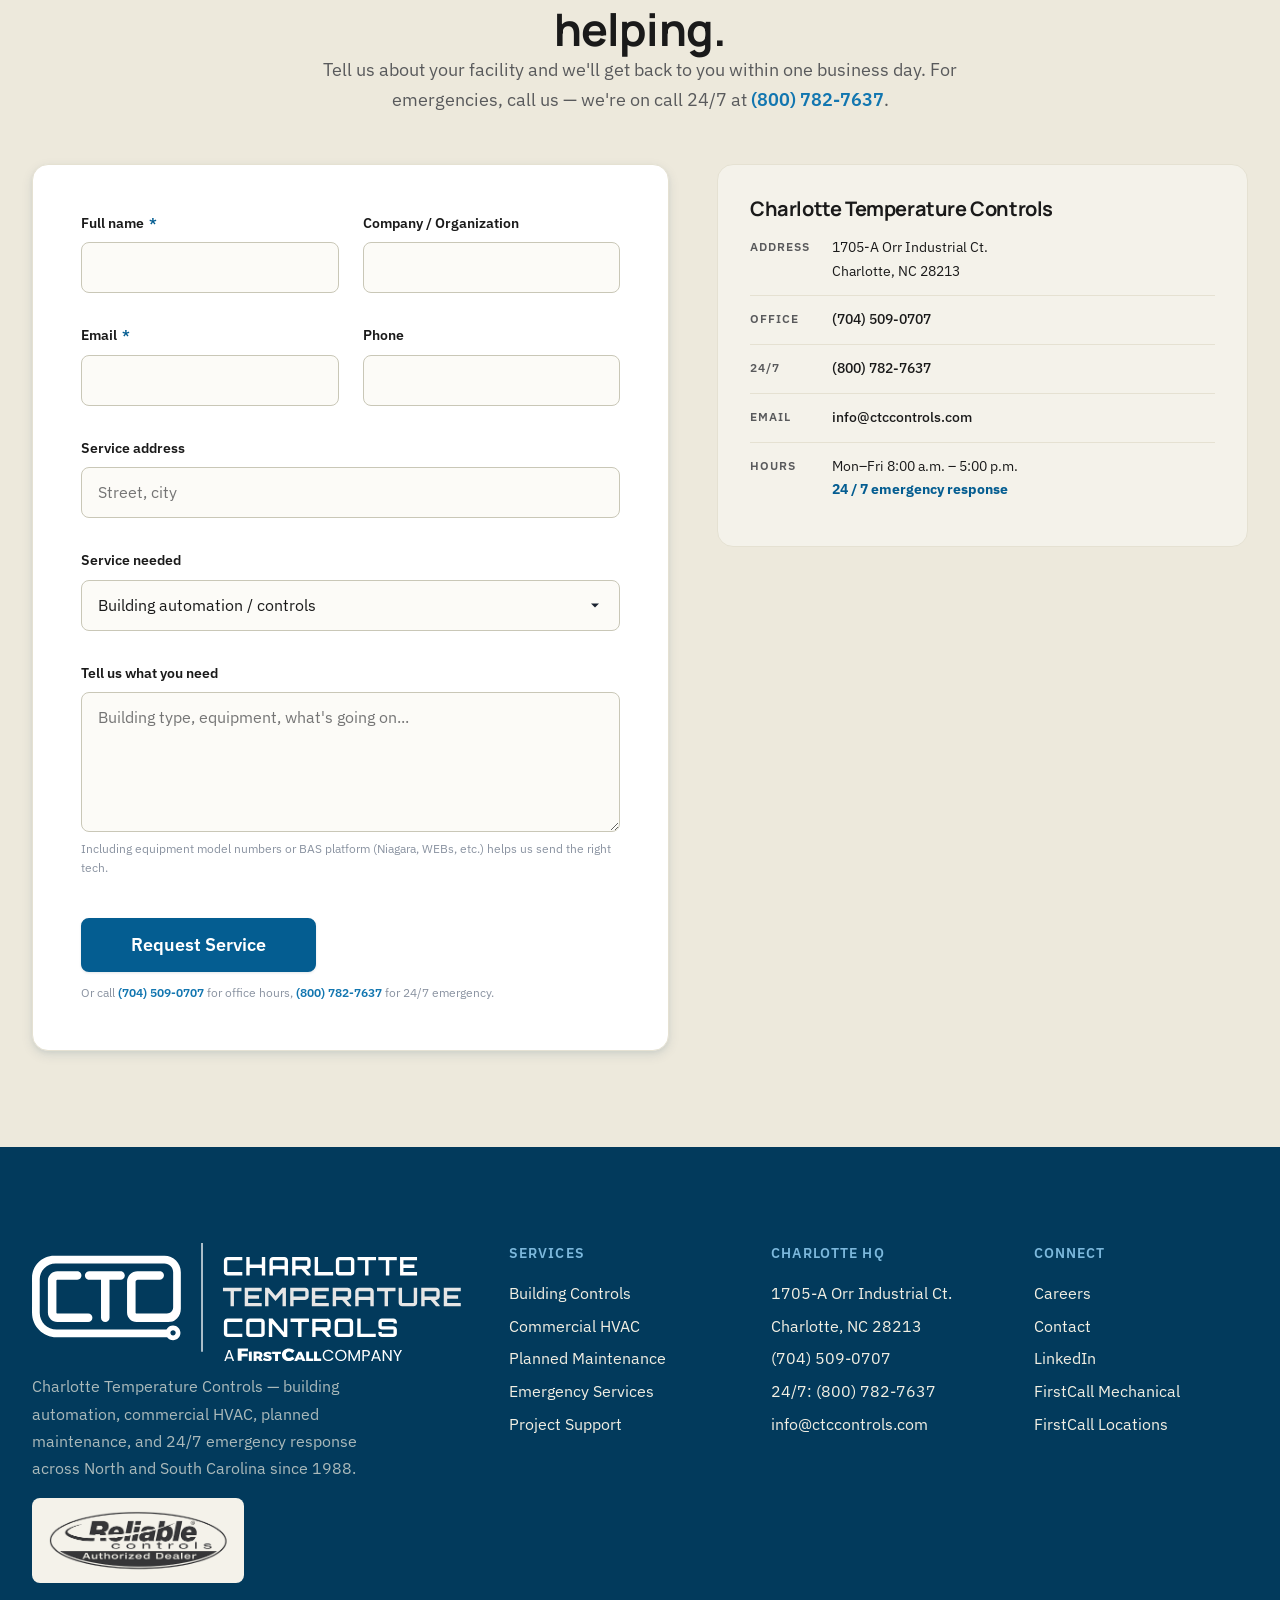
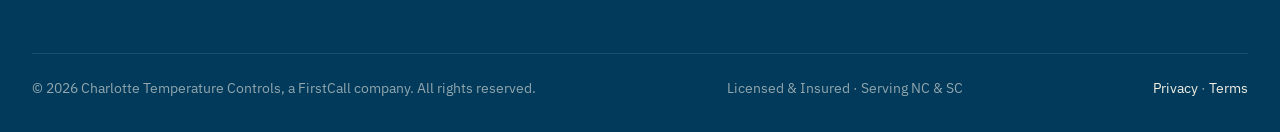
==== commit 5b66d58f: "Blend Reliable Controls badge into cream surface (mix-blend-mode: multiply)" ====
--- a/index.html
+++ b/index.html
@@ -1965,6 +1965,9 @@
       max-width: 100%;
       width: 180px;
       height: auto;
+      /* The PNG has a baked-in white background. Multiply blends it into
+         the cream card behind it so only the dark wordmark renders. */
+      mix-blend-mode: multiply;
     }
 
     /* Service Area section — centered map graphic + supporting copy. */
